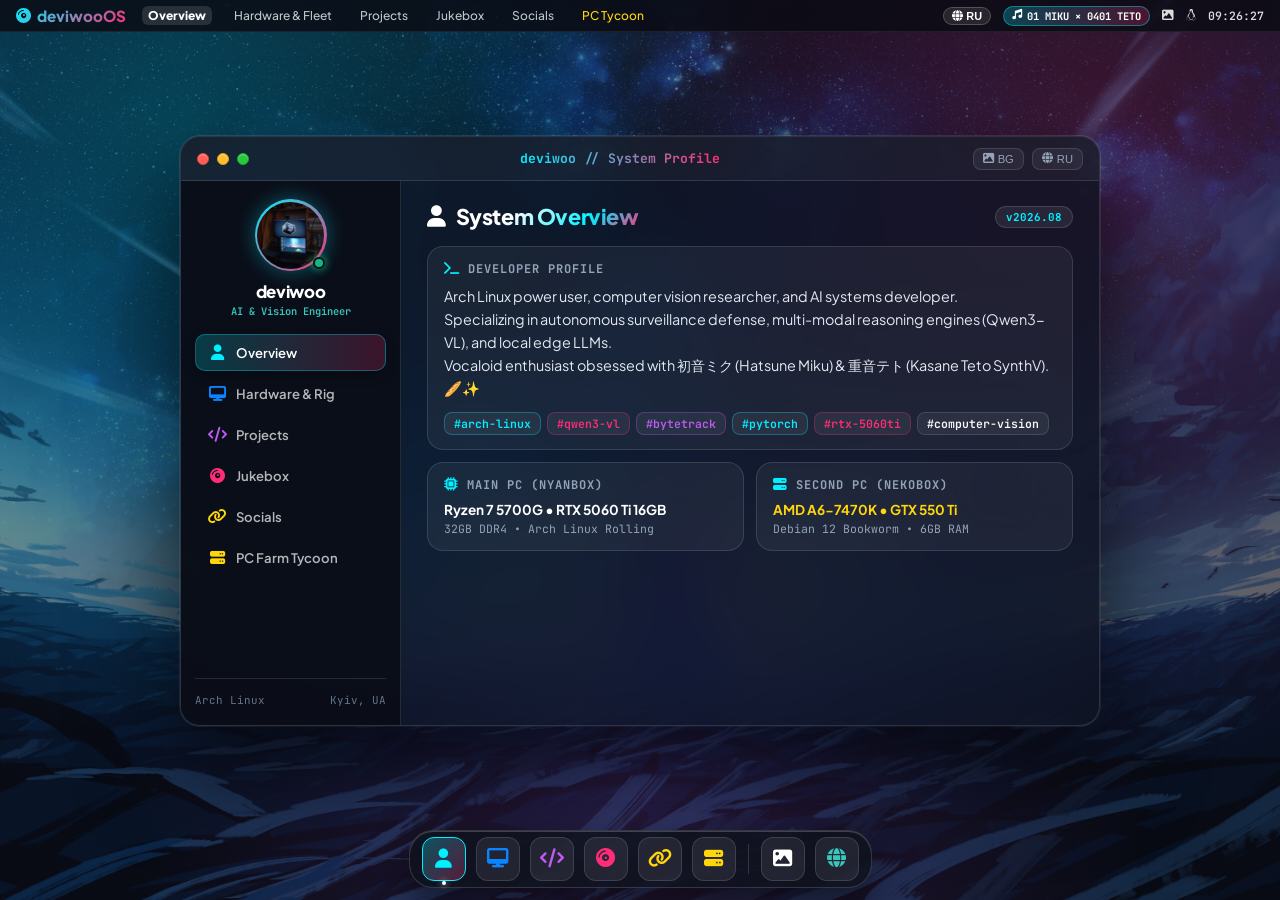
==== index.html @ 3152574a "feat: complete Vocaloid OS portfolio with 4K starry wallpaper, Jukebox, and deep PC Tycoon Farm game" ====
<!DOCTYPE html>
<html lang="en">
<head>
    <meta charset="UTF-8">
    <meta name="viewport" content="width=device-width, initial-scale=1.0, maximum-scale=1.0, user-scalable=no">
    <title>deviwooOS // 初音ミク × 重音テト</title>
    <link rel="icon" type="image/png" href="avatar.png">
    <link rel="preconnect" href="https://fonts.googleapis.com">
    <link rel="preconnect" href="https://fonts.gstatic.com" crossorigin>
    <link href="https://fonts.googleapis.com/css2?family=JetBrains+Mono:wght@400;600;700;800&family=Plus+Jakarta+Sans:wght@400;500;600;700;800&display=swap" rel="stylesheet">
    <link rel="stylesheet" href="https://cdnjs.cloudflare.com/ajax/libs/font-awesome/6.5.1/css/all.min.css">
    <style>
        :root {
            --miku: #00F0FF;
            --miku-teal: #39C5BB;
            --teto: #FF2D75;
            --teto-red: #D82654;
            --purple: #BF5AF2;
            --blue: #0A84FF;
            --gold: #FFD60A;
            --green: #30D158;

            --macos-glass: rgba(16, 20, 32, 0.84);
            --macos-sidebar: rgba(10, 13, 22, 0.90);
            --macos-card: rgba(255, 255, 255, 0.05);
            --macos-card-hover: rgba(255, 255, 255, 0.09);
            --border: rgba(255, 255, 255, 0.12);
            --border-highlight: rgba(0, 240, 255, 0.45);

            --text: #FFFFFF;
            --text-dim: #94A3B8;
            --text-muted: #64748B;
        }

        * {
            margin: 0;
            padding: 0;
            box-sizing: border-box;
            -webkit-tap-highlight-color: transparent;
        }

        ::-webkit-scrollbar { width: 5px; height: 5px; }
        ::-webkit-scrollbar-track { background: transparent; }
        ::-webkit-scrollbar-thumb { background: rgba(255, 255, 255, 0.2); border-radius: 10px; }
        ::-webkit-scrollbar-thumb:hover { background: rgba(255, 255, 255, 0.4); }

        body {
            background-color: #080A12;
            color: var(--text);
            font-family: 'Plus Jakarta Sans', -apple-system, BlinkMacSystemFont, sans-serif;
            width: 100vw;
            height: 100dvh;
            overflow: hidden;
            position: fixed;
            top: 0;
            left: 0;
            display: flex;
            flex-direction: column;
            justify-content: space-between;
            align-items: center;
            user-select: none;
        }

        /* ===== SCALED DESKTOP BACKGROUND ===== */
        #desktop-bg {
            position: fixed;
            inset: 0;
            width: 100vw;
            height: 100vh;
            background-image: url("bg.jpg");
            background-size: cover;
            background-position: center center;
            background-repeat: no-repeat;
            z-index: 0;
            transition: background-image 0.5s ease-in-out;
            transform: scale(1.02);
            will-change: background-image;
        }
        #desktop-bg::after {
            content: '';
            position: absolute;
            inset: 0;
            background: 
                radial-gradient(circle at 15% 15%, rgba(0, 240, 255, 0.22) 0%, transparent 45%),
                radial-gradient(circle at 85% 20%, rgba(255, 45, 117, 0.22) 0%, transparent 45%),
                radial-gradient(circle at 50% 85%, rgba(191, 90, 242, 0.18) 0%, transparent 50%),
                linear-gradient(135deg, rgba(8, 10, 18, 0.45) 0%, rgba(8, 10, 18, 0.68) 100%);
            pointer-events: none;
        }

        /* ===== MACOS MENU BAR ===== */
        .macos-menubar {
            width: 100%;
            height: 32px;
            background: rgba(10, 12, 20, 0.82);
            backdrop-filter: blur(30px);
            -webkit-backdrop-filter: blur(30px);
            border-bottom: 1px solid rgba(255, 255, 255, 0.08);
            display: flex;
            justify-content: space-between;
            align-items: center;
            padding: 0 16px;
            font-size: 0.75rem;
            font-weight: 600;
            z-index: 1000;
            flex-shrink: 0;
        }

        .menubar-left {
            display: flex;
            align-items: center;
            gap: 16px;
        }

        .apple-logo {
            font-size: 0.95rem;
            color: #fff;
            background: linear-gradient(135deg, var(--miku), var(--teto));
            -webkit-background-clip: text;
            -webkit-text-fill-color: transparent;
            font-weight: 800;
            display: flex;
            align-items: center;
            gap: 6px;
            cursor: pointer;
        }

        .menubar-item {
            color: rgba(255, 255, 255, 0.75);
            cursor: pointer;
            transition: all 0.15s;
            font-weight: 500;
            padding: 2px 6px;
            border-radius: 6px;
        }
        .menubar-item:hover { color: #fff; background: rgba(255, 255, 255, 0.08); }
        .menubar-item.bold { font-weight: 800; color: #fff; background: rgba(255, 255, 255, 0.12); }

        .menubar-right {
            display: flex;
            align-items: center;
            gap: 12px;
            font-family: 'JetBrains Mono', monospace;
            font-size: 0.72rem;
            color: rgba(255, 255, 255, 0.85);
        }

        .lang-switch {
            background: rgba(255, 255, 255, 0.1);
            border: 1px solid rgba(255, 255, 255, 0.2);
            padding: 2px 8px;
            border-radius: 12px;
            font-size: 0.68rem;
            font-weight: 700;
            cursor: pointer;
            color: #fff;
            transition: all 0.2s;
        }
        .lang-switch:hover {
            background: rgba(0, 240, 255, 0.25);
            border-color: var(--miku);
        }

        .vocaloid-pill {
            background: linear-gradient(90deg, rgba(0, 240, 255, 0.25), rgba(255, 45, 117, 0.25));
            border: 1px solid rgba(0, 240, 255, 0.4);
            padding: 2px 8px;
            border-radius: 10px;
            font-size: 0.65rem;
            font-weight: 700;
            color: #fff;
            display: flex;
            align-items: center;
            gap: 5px;
        }

        .menu-icon { cursor: pointer; transition: transform 0.2s; }
        .menu-icon:hover { transform: scale(1.15); color: var(--miku); }

        /* ===== MAIN WORKSPACE ===== */
        .workspace {
            flex: 1;
            width: 100%;
            min-height: 0;
            display: flex;
            justify-content: center;
            align-items: center;
            padding: 12px 20px;
            z-index: 10;
        }

        /* ===== MACOS WINDOW ===== */
        .macos-window {
            width: 100%;
            max-width: 920px;
            height: 590px;
            max-height: 100%;
            background: var(--macos-glass);
            backdrop-filter: blur(40px) saturate(180%);
            -webkit-backdrop-filter: blur(40px) saturate(180%);
            border: 1px solid var(--border);
            border-radius: 20px;
            box-shadow: 0 40px 100px rgba(0, 0, 0, 0.75), 0 0 0 1px rgba(255, 255, 255, 0.12);
            display: flex;
            flex-direction: column;
            overflow: hidden;
            transition: all 0.3s cubic-bezier(0.16, 1, 0.3, 1);
        }

        .macos-window.is-maximized {
            max-width: 100%;
            height: 100%;
            border-radius: 12px;
        }

        .macos-window.is-minimized {
            transform: scale(0.6) translateY(200px);
            opacity: 0;
            pointer-events: none;
        }

        /* Titlebar */
        .window-titlebar {
            height: 44px;
            background: rgba(255, 255, 255, 0.03);
            border-bottom: 1px solid var(--border);
            display: flex;
            align-items: center;
            justify-content: space-between;
            padding: 0 16px;
            flex-shrink: 0;
        }

        .traffic-lights {
            display: flex;
            align-items: center;
            gap: 8px;
            width: 80px;
        }
        .light {
            width: 12px;
            height: 12px;
            border-radius: 50%;
            cursor: pointer;
            box-shadow: inset 0 1px 1px rgba(255,255,255,0.4);
            transition: transform 0.15s;
        }
        .light:hover { transform: scale(1.15); }
        .light.close { background: #FF5F56; border: 1px solid #E0443E; }
        .light.minimize { background: #FFBD2E; border: 1px solid #DEA123; }
        .light.maximize { background: #27C93F; border: 1px solid #1AAB29; }

        .window-title {
            font-size: 0.82rem;
            font-weight: 700;
            color: rgba(255, 255, 255, 0.9);
            display: flex;
            align-items: center;
            gap: 8px;
            font-family: 'JetBrains Mono', monospace;
        }
        .window-title .title-badge {
            background: linear-gradient(90deg, var(--miku), var(--teto));
            -webkit-background-clip: text;
            -webkit-text-fill-color: transparent;
        }

        .titlebar-actions {
            display: flex;
            align-items: center;
            gap: 8px;
            width: 120px;
            justify-content: flex-end;
        }
        .action-btn {
            background: rgba(255, 255, 255, 0.06);
            border: 1px solid var(--border);
            color: var(--text-dim);
            padding: 4px 9px;
            border-radius: 8px;
            font-size: 0.7rem;
            cursor: pointer;
            transition: all 0.2s;
            display: flex;
            align-items: center;
            gap: 4px;
        }
        .action-btn:hover { color: #fff; border-color: var(--miku); background: rgba(0, 240, 255, 0.15); }

        /* Window Body */
        .window-body {
            flex: 1;
            min-height: 0;
            display: flex;
            overflow: hidden;
        }

        /* Sidebar */
        .window-sidebar {
            width: 220px;
            background: var(--macos-sidebar);
            border-right: 1px solid var(--border);
            padding: 18px 14px;
            display: flex;
            flex-direction: column;
            justify-content: space-between;
            flex-shrink: 0;
            overflow-y: auto;
        }

        .profile-mini {
            text-align: center;
            margin-bottom: 16px;
        }
        .sidebar-avatar {
            width: 72px;
            height: 72px;
            min-width: 72px;
            min-height: 72px;
            margin: 0 auto 10px auto;
            border-radius: 50%;
            padding: 2.5px;
            background: linear-gradient(135deg, var(--miku), var(--teto));
            position: relative;
            box-shadow: 0 0 20px rgba(0, 240, 255, 0.35);
            flex-shrink: 0;
            aspect-ratio: 1 / 1;
        }
        .sidebar-avatar img {
            width: 100%;
            height: 100%;
            border-radius: 50%;
            object-fit: cover;
            object-position: center;
            display: block;
            background: #111;
            aspect-ratio: 1 / 1;
        }
        .sidebar-status {
            position: absolute;
            bottom: 2px;
            right: 2px;
            width: 12px;
            height: 12px;
            background: #10B981;
            border: 2px solid #0C0F18;
            border-radius: 50%;
            box-shadow: 0 0 8px #10B981;
        }
        .sidebar-name {
            font-size: 1.05rem;
            font-weight: 800;
            color: #fff;
            margin-bottom: 2px;
            letter-spacing: -0.3px;
        }
        .sidebar-sub {
            font-family: 'JetBrains Mono', monospace;
            font-size: 0.65rem;
            color: var(--miku-teal);
            font-weight: 600;
        }

        .sidebar-nav {
            display: flex;
            flex-direction: column;
            gap: 4px;
        }
        .sidebar-item {
            display: flex;
            align-items: center;
            gap: 10px;
            padding: 9px 12px;
            border-radius: 10px;
            font-size: 0.82rem;
            font-weight: 600;
            color: rgba(255, 255, 255, 0.7);
            cursor: pointer;
            transition: all 0.2s cubic-bezier(0.16, 1, 0.3, 1);
            border: 1px solid transparent;
        }
        .sidebar-item i {
            font-size: 0.95rem;
            width: 18px;
            text-align: center;
        }
        .sidebar-item:hover {
            color: #fff;
            background: rgba(255, 255, 255, 0.06);
        }
        .sidebar-item.active {
            color: #fff;
            background: linear-gradient(90deg, rgba(0, 240, 255, 0.2), rgba(255, 45, 117, 0.2));
            border-color: rgba(0, 240, 255, 0.3);
            box-shadow: 0 4px 12px rgba(0, 0, 0, 0.3);
        }
        .sidebar-item.active i {
            color: var(--miku);
        }

        .sidebar-footer {
            padding-top: 14px;
            border-top: 1px solid var(--border);
            font-family: 'JetBrains Mono', monospace;
            font-size: 0.68rem;
            color: var(--text-muted);
            display: flex;
            align-items: center;
            justify-content: space-between;
        }

        /* Content Area */
        .window-content {
            flex: 1;
            min-height: 0;
            padding: 22px 26px;
            overflow-y: auto;
            position: relative;
        }

        .content-pane {
            display: none;
            animation: fadeIn 0.3s cubic-bezier(0.16, 1, 0.3, 1) forwards;
        }
        .content-pane.active { display: block; }

        @keyframes fadeIn {
            from { opacity: 0; transform: translateY(8px); }
            to { opacity: 1; transform: translateY(0); }
        }

        /* Section Titles */
        .pane-header {
            margin-bottom: 16px;
            display: flex;
            align-items: center;
            justify-content: space-between;
        }
        .pane-title {
            font-size: 1.35rem;
            font-weight: 800;
            letter-spacing: -0.4px;
            background: linear-gradient(135deg, #fff 40%, var(--miku) 75%, var(--teto) 100%);
            -webkit-background-clip: text;
            -webkit-text-fill-color: transparent;
            display: flex;
            align-items: center;
            gap: 10px;
        }
        .pane-badge {
            font-family: 'JetBrains Mono', monospace;
            font-size: 0.68rem;
            font-weight: 700;
            padding: 3px 10px;
            border-radius: 12px;
            background: rgba(255, 255, 255, 0.08);
            border: 1px solid var(--border);
            color: var(--miku);
        }

        /* Bento Grid Cards */
        .bento-grid {
            display: grid;
            grid-template-columns: 1fr 1fr;
            gap: 12px;
            margin-bottom: 16px;
        }
        .bento-card {
            background: var(--macos-card);
            border: 1px solid var(--border);
            border-radius: 16px;
            padding: 14px 16px;
            transition: all 0.25s ease;
        }
        .bento-card:hover {
            background: var(--macos-card-hover);
            border-color: var(--border-highlight);
            transform: translateY(-2px);
        }
        .bento-card.full-width {
            grid-column: span 2;
        }

        .card-header-mini {
            display: flex;
            align-items: center;
            gap: 8px;
            font-size: 0.75rem;
            font-weight: 700;
            text-transform: uppercase;
            letter-spacing: 1px;
            color: var(--text-dim);
            margin-bottom: 8px;
            font-family: 'JetBrains Mono', monospace;
        }
        .card-header-mini i { color: var(--miku); font-size: 0.85rem; }

        .hero-bio {
            font-size: 0.9rem;
            line-height: 1.6;
            color: #E2E8F0;
            margin-bottom: 12px;
        }

        /* Tech Tags */
        .tech-tags {
            display: flex;
            flex-wrap: wrap;
            gap: 6px;
        }
        .tech-tag {
            font-family: 'JetBrains Mono', monospace;
            font-size: 0.72rem;
            font-weight: 600;
            padding: 3px 9px;
            border-radius: 8px;
            background: rgba(255, 255, 255, 0.06);
            border: 1px solid var(--border);
            color: #F8FAFC;
            transition: all 0.2s;
        }
        .tech-tag.miku { border-color: rgba(0, 240, 255, 0.3); color: var(--miku); }
        .tech-tag.teto { border-color: rgba(255, 45, 117, 0.3); color: var(--teto); }
        .tech-tag.purple { border-color: rgba(191, 90, 242, 0.3); color: var(--purple); }
        .tech-tag:hover { transform: translateY(-2px); background: rgba(255, 255, 255, 0.12); }

        /* Hardware Devices / Categories */
        .tech-category-title {
            font-family: 'JetBrains Mono', monospace;
            font-size: 0.75rem;
            font-weight: 800;
            text-transform: uppercase;
            letter-spacing: 1px;
            color: var(--miku);
            margin: 14px 0 8px 0;
            display: flex;
            align-items: center;
            gap: 7px;
        }
        .tech-category-title:first-child { margin-top: 0; }

        .spec-list {
            display: flex;
            flex-direction: column;
            gap: 6px;
        }
        .spec-item {
            background: rgba(255, 255, 255, 0.03);
            border: 1px solid var(--border);
            border-radius: 12px;
            padding: 8px 12px;
            display: flex;
            justify-content: space-between;
            align-items: center;
            transition: all 0.2s;
        }
        .spec-item:hover {
            border-color: var(--miku);
            background: rgba(0, 240, 255, 0.05);
            transform: translateX(3px);
        }
        .spec-key {
            font-size: 0.8rem;
            color: var(--text-dim);
            display: flex;
            align-items: center;
            gap: 8px;
        }
        .spec-key i { color: var(--miku); width: 16px; text-align: center; }
        .spec-val {
            font-family: 'JetBrains Mono', monospace;
            font-size: 0.78rem;
            font-weight: 700;
            color: #fff;
            text-align: right;
        }

        .terminal-box {
            background: rgba(0, 0, 0, 0.45);
            border: 1px solid rgba(255, 255, 255, 0.1);
            border-radius: 12px;
            padding: 12px 14px;
            font-family: 'JetBrains Mono', monospace;
            font-size: 0.72rem;
            color: #E2E8F0;
            line-height: 1.45;
            white-space: pre;
            overflow-x: auto;
            margin-top: 6px;
        }

        /* Projects List */
        .project-item {
            background: var(--macos-card);
            border: 1px solid var(--border);
            border-radius: 14px;
            padding: 12px 16px;
            margin-bottom: 9px;
            text-decoration: none;
            display: flex;
            align-items: center;
            gap: 14px;
            transition: all 0.25s ease;
        }
        .project-item:hover {
            border-color: var(--miku);
            background: rgba(0, 240, 255, 0.08);
            transform: translateY(-2px);
        }
        .proj-icon-box {
            width: 40px;
            height: 40px;
            border-radius: 10px;
            background: linear-gradient(135deg, rgba(0, 240, 255, 0.2), rgba(255, 45, 117, 0.2));
            border: 1px solid rgba(0, 240, 255, 0.3);
            display: flex;
            align-items: center;
            justify-content: center;
            color: #fff;
            font-size: 1.1rem;
            flex-shrink: 0;
        }
        .proj-details { flex: 1; min-width: 0; }
        .proj-title { font-size: 0.92rem; font-weight: 700; color: #fff; margin-bottom: 2px; }
        .proj-desc { font-size: 0.76rem; color: var(--text-dim); line-height: 1.35; }
        .proj-arrow { color: var(--text-muted); font-size: 0.85rem; transition: 0.2s; }
        .project-item:hover .proj-arrow { color: var(--miku); transform: translateX(3px); }

        /* Jukebox Pane */
        .jukebox-banner {
            background: linear-gradient(135deg, rgba(0, 240, 255, 0.18), rgba(255, 45, 117, 0.18));
            border: 1px solid var(--border);
            border-radius: 16px;
            padding: 12px 16px;
            margin-bottom: 12px;
            display: flex;
            align-items: center;
            gap: 16px;
        }
        .disc {
            width: 52px;
            height: 52px;
            border-radius: 50%;
            background: radial-gradient(circle, var(--teto) 12%, #111 14%, #111 25%, #222 26%, #111 38%, var(--miku) 40%, #111 45%);
            display: flex;
            align-items: center;
            justify-content: center;
            animation: spin 4s linear infinite;
            flex-shrink: 0;
            box-shadow: 0 0 18px rgba(0,0,0,0.5);
            transition: transform 0.2s;
        }
        .disc.paused { animation-play-state: paused; opacity: 0.85; }
        .disc-center { width: 12px; height: 12px; background: #fff; border-radius: 50%; box-shadow: 0 0 6px rgba(0,0,0,0.4); }

        .player-bar {
            background: var(--macos-card);
            border: 1px solid var(--border);
            border-radius: 14px;
            padding: 10px 14px;
            margin-bottom: 10px;
            display: flex;
            align-items: center;
            gap: 10px;
        }
        .play-btn {
            width: 38px;
            height: 38px;
            border-radius: 50%;
            border: none;
            cursor: pointer;
            background: linear-gradient(135deg, var(--miku), var(--teto));
            color: #fff;
            font-size: 0.95rem;
            display: flex;
            align-items: center;
            justify-content: center;
            flex-shrink: 0;
            transition: transform 0.15s, box-shadow 0.15s;
            box-shadow: 0 2px 10px rgba(0, 240, 255, 0.3);
        }
        .play-btn:hover { transform: scale(1.08); box-shadow: 0 4px 16px rgba(0, 240, 255, 0.5); }
        .play-btn:active { transform: scale(0.95); }

        .scrub-track {
            flex: 1;
            height: 6px;
            background: rgba(255, 255, 255, 0.15);
            border-radius: 6px;
            cursor: pointer;
            position: relative;
            touch-action: none;
            transition: height 0.15s ease;
        }
        .scrub-track:hover {
            height: 8px;
        }
        .scrub-fill {
            height: 100%;
            border-radius: 6px;
            width: 0%;
            background: linear-gradient(90deg, var(--miku), var(--teto));
            position: relative;
            pointer-events: none;
        }
        .scrub-fill::after {
            content: '';
            position: absolute;
            right: -4px;
            top: 50%;
            transform: translateY(-50%);
            width: 10px;
            height: 10px;
            border-radius: 50%;
            background: #fff;
            box-shadow: 0 0 8px rgba(0, 240, 255, 0.8);
            opacity: 0;
            transition: opacity 0.15s ease;
        }
        .scrub-track:hover .scrub-fill::after {
            opacity: 1;
        }

        .time-box {
            font-family: 'JetBrains Mono', monospace;
            font-size: 0.72rem;
            color: var(--text-dim);
            flex-shrink: 0;
            min-width: 80px;
            text-align: right;
        }

        .track-grid {
            display: flex;
            flex-direction: column;
            gap: 5px;
        }
        .track-row {
            background: var(--macos-card);
            border: 1px solid var(--border);
            border-radius: 12px;
            padding: 9px 13px;
            display: flex;
            align-items: center;
            justify-content: space-between;
            cursor: pointer;
            transition: all 0.2s ease;
        }
        .track-row:hover {
            border-color: var(--miku);
            background: rgba(0, 240, 255, 0.1);
            transform: translateX(3px);
        }
        .track-row.active {
            border-color: var(--miku) !important;
            background: rgba(0, 240, 255, 0.22) !important;
        }
        .track-meta { display: flex; align-items: center; gap: 12px; min-width: 0; }
        .track-idx { font-family: 'JetBrains Mono', monospace; font-size: 0.75rem; font-weight: 700; color: var(--text-dim); width: 20px; }
        .track-name-text { font-size: 0.84rem; font-weight: 700; color: #fff; white-space: nowrap; overflow: hidden; text-overflow: ellipsis; }
        .track-artist-text { font-size: 0.7rem; color: var(--text-dim); font-family: 'JetBrains Mono', monospace; white-space: nowrap; overflow: hidden; text-overflow: ellipsis; }
        .track-play-ico { color: var(--text-dim); font-size: 0.85rem; transition: 0.2s; }
        .track-row:hover .track-play-ico { color: var(--miku); transform: scale(1.2); }
        .track-row.active .track-play-ico { color: var(--miku); }

        /* Socials List */
        .socials-grid {
            display: grid;
            grid-template-columns: 1fr 1fr;
            gap: 9px;
        }
        .soc-btn {
            background: var(--macos-card);
            border: 1px solid var(--border);
            border-radius: 14px;
            padding: 12px 14px;
            text-decoration: none;
            color: #fff;
            display: flex;
            align-items: center;
            justify-content: space-between;
            font-weight: 600;
            font-size: 0.86rem;
            cursor: pointer;
            transition: all 0.25s ease;
        }
        .soc-btn:hover {
            border-color: var(--miku);
            background: rgba(0, 240, 255, 0.12);
            transform: translateY(-2px);
        }
        .soc-left { display: flex; align-items: center; gap: 12px; }
        .soc-left i { font-size: 1.2rem; width: 24px; text-align: center; }
        .soc-handle { font-family: 'JetBrains Mono', monospace; font-size: 0.72rem; color: var(--text-dim); }

        /* ===== MACOS DOCK ===== */
        .macos-dock-container {
            width: 100%;
            display: flex;
            justify-content: center;
            padding-bottom: 12px;
            z-index: 1000;
            flex-shrink: 0;
        }
        .macos-dock {
            background: rgba(14, 18, 28, 0.82);
            backdrop-filter: blur(30px);
            -webkit-backdrop-filter: blur(30px);
            border: 1px solid rgba(255, 255, 255, 0.15);
            border-radius: 24px;
            padding: 6px 12px;
            display: flex;
            align-items: center;
            gap: 10px;
            box-shadow: 0 20px 40px rgba(0, 0, 0, 0.5), inset 0 1px 0 rgba(255, 255, 255, 0.2);
        }
        .dock-item {
            width: 44px;
            height: 44px;
            border-radius: 12px;
            background: rgba(255, 255, 255, 0.08);
            border: 1px solid rgba(255, 255, 255, 0.12);
            display: flex;
            align-items: center;
            justify-content: center;
            color: #fff;
            font-size: 1.2rem;
            cursor: pointer;
            position: relative;
            transition: all 0.2s cubic-bezier(0.34, 1.56, 0.64, 1);
        }
        .dock-item:hover {
            transform: translateY(-8px) scale(1.18);
            background: rgba(255, 255, 255, 0.18);
            border-color: var(--miku);
            box-shadow: 0 10px 20px rgba(0, 240, 255, 0.3);
        }
        .dock-item.active {
            border-color: var(--miku);
            background: linear-gradient(135deg, rgba(0, 240, 255, 0.3), rgba(255, 45, 117, 0.3));
        }
        .dock-item.active::after {
            content: '';
            position: absolute;
            bottom: -5px;
            width: 4px;
            height: 4px;
            border-radius: 50%;
            background: #fff;
            box-shadow: 0 0 6px #fff;
        }

        .dock-divider {
            width: 1px;
            height: 30px;
            background: rgba(255, 255, 255, 0.15);
            margin: 0 2px;
        }

        /* ===== TOAST ===== */
        #toast {
            position: fixed;
            bottom: 76px;
            left: 50%;
            transform: translate(-50%, 20px) scale(0.9);
            background: rgba(14, 18, 28, 0.95);
            border: 1px solid var(--miku);
            color: #fff;
            padding: 8px 20px;
            border-radius: 30px;
            font-family: 'JetBrains Mono', monospace;
            font-weight: 700;
            font-size: 0.78rem;
            opacity: 0;
            transition: all 0.3s cubic-bezier(0.34, 1.56, 0.64, 1);
            pointer-events: none;
            z-index: 2000;
            box-shadow: 0 10px 30px rgba(0,0,0,0.6);
            display: flex;
            align-items: center;
            gap: 8px;
        }
        #toast.show { opacity: 1; transform: translate(-50%, 0) scale(1); }

        @keyframes spin { to { transform: rotate(360deg); } }

        @media (max-width: 768px) {
            .macos-window { height: 100%; border-radius: 14px; }
            .window-sidebar { width: 64px; padding: 12px 6px; }
            .sidebar-avatar { width: 44px; height: 44px; margin-bottom: 6px; }
            .sidebar-name, .sidebar-sub, .sidebar-footer, .sidebar-item span { display: none; }
            .sidebar-item { justify-content: center; padding: 10px 6px; }
            .bento-grid, .socials-grid { grid-template-columns: 1fr; }
            .bento-card.full-width { grid-column: span 1; }
            .window-content { padding: 14px 12px; }
            .menubar-left .menubar-item { display: none; }
            .vocaloid-pill { display: none; }
        }
    
        /* ===== TYCOON FARM STYLES ===== */

        /* Achievements & Leaderboard Styles */
        .ach-card {
            background: rgba(255, 255, 255, 0.03);
            border: 1px solid var(--border);
            border-radius: 12px;
            padding: 10px 14px;
            display: flex;
            align-items: center;
            justify-content: space-between;
            gap: 12px;
            margin-bottom: 8px;
            transition: all 0.2s;
        }
        .ach-card.completed {
            border-color: rgba(251, 191, 36, 0.5);
            background: rgba(251, 191, 36, 0.06);
        }
        .ach-icon-box {
            width: 38px;
            height: 38px;
            border-radius: 10px;
            background: rgba(251, 191, 36, 0.15);
            border: 1px solid #FBBF24;
            color: #FBBF24;
            display: flex;
            align-items: center;
            justify-content: center;
            font-size: 1.1rem;
        }

        .leaderboard-table {
            width: 100%;
            border-collapse: collapse;
            font-family: 'JetBrains Mono', monospace;
            font-size: 0.75rem;
            margin-top: 10px;
        }
        .leaderboard-table th {
            text-align: left;
            padding: 8px 10px;
            background: rgba(0, 0, 0, 0.4);
            color: var(--text-dim);
            border-bottom: 1px solid var(--border);
        }
        .leaderboard-table td {
            padding: 8px 10px;
            border-bottom: 1px solid rgba(255, 255, 255, 0.05);
            color: #fff;
        }
        .leaderboard-table tr.my-rank {
            background: rgba(0, 240, 255, 0.12);
            border: 1px solid var(--miku);
            font-weight: 800;
        }

        .lock-overlay-badge {
            background: rgba(239, 68, 68, 0.15);
            border: 1px solid rgba(239, 68, 68, 0.4);
            color: #F87171;
            font-family: 'JetBrains Mono', monospace;
            font-size: 0.68rem;
            font-weight: 800;
            padding: 2px 8px;
            border-radius: 6px;
            margin-top: 4px;
            display: inline-block;
        }


        /* ===== MEGA TYCOON: CARDS, TRADING & MULTI-CURRENCY ===== */
        .currency-badge-list {
            display: flex;
            flex-wrap: wrap;
            gap: 8px;
            align-items: center;
        }
        .curr-pill {
            background: rgba(0, 0, 0, 0.4);
            border: 1px solid var(--border);
            padding: 4px 10px;
            border-radius: 20px;
            font-family: 'JetBrains Mono', monospace;
            font-size: 0.72rem;
            display: flex;
            align-items: center;
            gap: 6px;
            font-weight: 700;
        }

        /* DEX Swap Box */
        .dex-swap-container {
            background: rgba(12, 16, 26, 0.9);
            border: 1px solid var(--border);
            border-radius: 14px;
            padding: 16px;
            display: flex;
            flex-direction: column;
            gap: 12px;
        }
        .swap-row {
            display: flex;
            align-items: center;
            gap: 10px;
            background: rgba(255, 255, 255, 0.03);
            border: 1px solid var(--border);
            border-radius: 10px;
            padding: 8px 12px;
        }
        .swap-select {
            background: rgba(0, 0, 0, 0.6);
            border: 1px solid var(--miku);
            color: #fff;
            padding: 6px 10px;
            border-radius: 8px;
            font-family: 'JetBrains Mono', monospace;
            font-size: 0.78rem;
            outline: none;
        }
        .swap-input {
            flex: 1;
            background: transparent;
            border: none;
            color: #fff;
            font-family: 'JetBrains Mono', monospace;
            font-size: 0.95rem;
            font-weight: 700;
            outline: none;
        }

        /* 100 Collectible Cards Album */
        .cards-header-bar {
            display: flex;
            align-items: center;
            justify-content: space-between;
            flex-wrap: wrap;
            gap: 10px;
            margin-bottom: 12px;
            padding-bottom: 8px;
            border-bottom: 1px solid var(--border);
        }
        .card-filter-btn {
            background: rgba(255, 255, 255, 0.05);
            border: 1px solid var(--border);
            color: var(--text-dim);
            padding: 4px 10px;
            border-radius: 8px;
            font-family: 'JetBrains Mono', monospace;
            font-size: 0.7rem;
            cursor: pointer;
            transition: all 0.15s;
        }
        .card-filter-btn:hover { color: #fff; background: rgba(255, 255, 255, 0.12); }
        .card-filter-btn.active {
            background: var(--miku);
            border-color: var(--miku);
            color: #000;
            font-weight: 800;
        }

        .cards-album-grid {
            display: grid;
            grid-template-columns: repeat(auto-fill, minmax(130px, 1fr));
            gap: 10px;
            max-height: 310px;
            overflow-y: auto;
            padding-right: 4px;
        }

        .collectible-card {
            background: rgba(14, 18, 28, 0.85);
            border: 1px solid var(--border);
            border-radius: 12px;
            padding: 10px 8px;
            display: flex;
            flex-direction: column;
            align-items: center;
            text-align: center;
            position: relative;
            cursor: pointer;
            transition: all 0.2s cubic-bezier(0.34, 1.56, 0.64, 1);
            user-select: none;
        }
        .collectible-card:hover {
            transform: translateY(-4px) scale(1.03);
            border-color: var(--miku);
            box-shadow: 0 8px 20px rgba(0, 240, 255, 0.25);
            z-index: 10;
        }
        .collectible-card.locked {
            opacity: 0.35;
            filter: grayscale(0.8);
        }
        .collectible-card.rarity-common { border-color: rgba(255, 255, 255, 0.2); }
        .collectible-card.rarity-uncommon { border-color: #38BDF8; box-shadow: inset 0 0 12px rgba(56, 189, 248, 0.15); }
        .collectible-card.rarity-rare { border-color: #BF5AF2; box-shadow: inset 0 0 15px rgba(191, 90, 242, 0.2); }
        .collectible-card.rarity-epic { border-color: #F59E0B; box-shadow: inset 0 0 18px rgba(245, 158, 11, 0.25); }
        .collectible-card.rarity-legendary {
            border-color: var(--teto);
            box-shadow: 0 0 20px rgba(255, 45, 117, 0.35), inset 0 0 20px rgba(0, 240, 255, 0.25);
            animation: mythicGlow 3s ease-in-out infinite alternate;
        }
        @keyframes mythicGlow {
            0% { border-color: var(--teto); box-shadow: 0 0 15px rgba(255, 45, 117, 0.4); }
            100% { border-color: var(--miku); box-shadow: 0 0 25px rgba(0, 240, 255, 0.6); }
        }

        .card-art-icon {
            font-size: 1.6rem;
            margin: 6px 0;
            color: #fff;
        }
        .card-num {
            font-family: 'JetBrains Mono', monospace;
            font-size: 0.62rem;
            color: var(--text-dim);
            align-self: flex-start;
        }
        .card-title {
            font-size: 0.72rem;
            font-weight: 800;
            color: #fff;
            line-height: 1.25;
            margin: 4px 0 2px 0;
            min-height: 28px;
            display: flex;
            align-items: center;
            justify-content: center;
        }
        .card-rarity-pill {
            font-family: 'JetBrains Mono', monospace;
            font-size: 0.58rem;
            text-transform: uppercase;
            font-weight: 800;
            padding: 1px 6px;
            border-radius: 6px;
            margin-top: 4px;
        }
        .card-badge-count {
            position: absolute;
            top: 4px;
            right: 4px;
            background: var(--gold);
            color: #000;
            font-family: 'JetBrains Mono', monospace;
            font-weight: 800;
            font-size: 0.62rem;
            padding: 1px 5px;
            border-radius: 10px;
        }

        /* Quests & Daily */
        .quest-item {
            background: rgba(255, 255, 255, 0.03);
            border: 1px solid var(--border);
            border-radius: 12px;
            padding: 10px 14px;
            display: flex;
            align-items: center;
            justify-content: space-between;
            gap: 12px;
            margin-bottom: 8px;
        }
        .quest-progress-bar {
            height: 6px;
            background: rgba(255, 255, 255, 0.1);
            border-radius: 4px;
            overflow: hidden;
            margin-top: 4px;
            width: 100%;
        }
        .quest-progress-fill {
            height: 100%;
            background: linear-gradient(90deg, var(--miku), var(--teto));
            width: 0%;
        }

        /* P2P Trading Market */
        .trade-row {
            background: rgba(255, 255, 255, 0.03);
            border: 1px solid var(--border);
            border-radius: 12px;
            padding: 10px 14px;
            display: flex;
            align-items: center;
            justify-content: space-between;
            gap: 10px;
            margin-bottom: 8px;
        }


        /* ===== CYBER CONSOLE & DARKNET CLI STYLES ===== */
        .cyber-cli-container {
            background: rgba(6, 8, 14, 0.95);
            border: 1px solid rgba(0, 240, 255, 0.35);
            border-radius: 14px;
            display: flex;
            flex-direction: column;
            height: 320px;
            box-shadow: 0 0 30px rgba(0, 240, 255, 0.1), inset 0 0 20px rgba(0, 0, 0, 0.8);
            font-family: 'JetBrains Mono', monospace;
            overflow: hidden;
        }

        .cli-header {
            background: rgba(0, 240, 255, 0.08);
            border-bottom: 1px solid rgba(0, 240, 255, 0.2);
            padding: 6px 12px;
            display: flex;
            align-items: center;
            justify-content: space-between;
            font-size: 0.72rem;
            color: var(--miku);
            font-weight: 700;
        }
        .cli-status-dots {
            display: flex;
            gap: 6px;
        }
        .cli-dot { width: 8px; height: 8px; border-radius: 50%; }

        .cli-output {
            flex: 1;
            padding: 10px 14px;
            overflow-y: auto;
            font-size: 0.76rem;
            line-height: 1.45;
            color: #A7F3D0;
            display: flex;
            flex-direction: column;
            gap: 4px;
            white-space: pre-wrap;
            word-break: break-word;
        }
        .cli-line { margin: 0; }
        .cli-line.cmd { color: #FCD34D; font-weight: 700; }
        .cli-line.err { color: #F87171; }
        .cli-line.sys { color: var(--miku); }
        .cli-line.btc { color: #F59E0B; font-weight: 800; }
        .cli-line.dark { color: #F43F5E; font-weight: 700; }
        .cli-line.matrix { color: #10B981; font-family: monospace; }

        .cli-input-form {
            background: rgba(0, 0, 0, 0.6);
            border-top: 1px solid rgba(255, 255, 255, 0.1);
            padding: 8px 12px;
            display: flex;
            align-items: center;
            gap: 8px;
        }
        .cli-prompt {
            color: var(--teto);
            font-weight: 800;
            font-size: 0.76rem;
            white-space: nowrap;
        }
        .cli-input {
            flex: 1;
            background: transparent;
            border: none;
            outline: none;
            color: #fff;
            font-family: 'JetBrains Mono', monospace;
            font-size: 0.78rem;
            caret-color: var(--miku);
        }
        .cli-send-btn {
            background: rgba(0, 240, 255, 0.2);
            border: 1px solid var(--miku);
            color: #fff;
            padding: 4px 10px;
            border-radius: 6px;
            font-family: 'JetBrains Mono', monospace;
            font-size: 0.7rem;
            cursor: pointer;
            transition: all 0.15s;
        }
        .cli-send-btn:hover { background: var(--miku); color: #000; }


        .multi-buy-bar {
            display: flex;
            align-items: center;
            justify-content: space-between;
            background: rgba(0, 0, 0, 0.25);
            border: 1px solid var(--border);
            border-radius: 10px;
            padding: 6px 12px;
            margin-bottom: 10px;
            font-family: 'JetBrains Mono', monospace;
            font-size: 0.72rem;
        }
        .multi-btns {
            display: flex;
            gap: 4px;
        }
        .multi-btn {
            background: rgba(255, 255, 255, 0.06);
            border: 1px solid var(--border);
            color: var(--text-dim);
            padding: 3px 8px;
            border-radius: 6px;
            font-family: 'JetBrains Mono', monospace;
            font-size: 0.7rem;
            font-weight: 700;
            cursor: pointer;
            transition: all 0.15s;
        }
        .multi-btn:hover { color: #fff; background: rgba(255, 255, 255, 0.12); }
        .multi-btn.active {
            background: var(--miku);
            border-color: var(--miku);
            color: #000;
            font-weight: 800;
            box-shadow: 0 0 10px rgba(0, 240, 255, 0.4);
        }

        .owned-badge {
            background: rgba(48, 209, 88, 0.15);
            border: 1px solid rgba(48, 209, 88, 0.4);
            color: #30D158;
            font-family: 'JetBrains Mono', monospace;
            font-size: 0.72rem;
            font-weight: 800;
            padding: 2px 8px;
            border-radius: 8px;
            margin-left: 6px;
        }

        /* ===== COMPLETE POLISHED PC TYCOON FARM STYLES ===== */
        .tycoon-container {
            display: flex;
            flex-direction: column;
            gap: 12px;
            width: 100%;
            max-width: 100%;
        }
        
        .tycoon-header-bar {
            background: linear-gradient(135deg, rgba(0, 240, 255, 0.12), rgba(255, 45, 117, 0.12));
            border: 1px solid var(--border);
            border-radius: 14px;
            padding: 10px 14px;
            display: grid;
            grid-template-columns: repeat(auto-fit, minmax(115px, 1fr));
            gap: 8px;
            box-shadow: 0 4px 16px rgba(0, 0, 0, 0.3);
        }

        .stat-card {
            display: flex;
            flex-direction: column;
            gap: 2px;
            min-width: 0;
        }
        .stat-card .stat-lbl {
            font-size: 0.64rem;
            font-family: 'JetBrains Mono', monospace;
            text-transform: uppercase;
            letter-spacing: 0.4px;
            color: var(--text-dim);
            display: flex;
            align-items: center;
            gap: 4px;
            white-space: nowrap;
        }
        .stat-card .stat-val {
            font-size: 0.95rem;
            font-weight: 800;
            font-family: 'JetBrains Mono', monospace;
            color: #fff;
            white-space: nowrap;
            overflow: hidden;
            text-overflow: ellipsis;
        }
        .stat-card .stat-val.money { color: var(--gold); }
        .stat-card .stat-val.hash { color: var(--miku); }
        .stat-card .stat-val.rate { color: #34D399; }
        .stat-card .stat-val.cores { color: var(--teto); }

        .tycoon-main-grid {
            display: grid;
            grid-template-columns: 240px 1fr;
            gap: 12px;
            width: 100%;
        }

        @media (max-width: 860px) {
            .tycoon-main-grid { grid-template-columns: 1fr; }
        }

        /* Interactive Rig Clicker Box */
        .rig-clicker-box {
            background: var(--macos-card);
            border: 1px solid var(--border);
            border-radius: 16px;
            padding: 14px 12px;
            display: flex;
            flex-direction: column;
            align-items: center;
            text-align: center;
            position: relative;
            user-select: none;
            box-shadow: inset 0 0 25px rgba(0, 240, 255, 0.05);
        }

        .rig-chassis {
            width: 130px;
            height: 165px;
            background: rgba(14, 18, 30, 0.92);
            border: 2px solid var(--miku);
            border-radius: 14px;
            margin: 10px 0;
            cursor: pointer;
            position: relative;
            display: flex;
            flex-direction: column;
            align-items: center;
            justify-content: space-around;
            padding: 10px 8px;
            box-shadow: 0 0 20px rgba(0, 240, 255, 0.3), inset 0 0 15px rgba(255, 45, 117, 0.2);
            transition: transform 0.08s cubic-bezier(0.34, 1.56, 0.64, 1), box-shadow 0.15s;
        }
        .rig-chassis:active {
            transform: scale(0.94);
            box-shadow: 0 0 35px rgba(255, 45, 117, 0.6), inset 0 0 25px rgba(0, 240, 255, 0.4);
        }

        .fan-spinner {
            width: 48px;
            height: 48px;
            border-radius: 50%;
            border: 3px dashed var(--miku);
            display: flex;
            align-items: center;
            justify-content: center;
            color: var(--teto);
            font-size: 1.1rem;
            animation: spinFan 1.5s linear infinite;
        }
        .fan-spinner.fast { animation-duration: 0.4s; border-color: var(--teto); }

        @keyframes spinFan {
            from { transform: rotate(0deg); }
            to { transform: rotate(360deg); }
        }

        .rig-rgb-strip {
            width: 80%;
            height: 4px;
            border-radius: 2px;
            background: linear-gradient(90deg, var(--miku), var(--teto), var(--purple), var(--miku));
            background-size: 200% 100%;
            animation: rgbFlow 2s linear infinite;
        }
        @keyframes rgbFlow {
            0% { background-position: 0% 0%; }
            100% { background-position: 200% 0%; }
        }

        .overclock-btn {
            width: 100%;
            padding: 9px 12px;
            border-radius: 10px;
            border: 1px solid var(--teto);
            background: linear-gradient(135deg, rgba(255, 45, 117, 0.35), rgba(216, 38, 84, 0.55));
            color: #fff;
            font-family: 'JetBrains Mono', monospace;
            font-weight: 800;
            font-size: 0.76rem;
            cursor: pointer;
            display: flex;
            align-items: center;
            justify-content: center;
            gap: 6px;
            transition: all 0.15s;
            margin-top: 8px;
            box-shadow: 0 4px 15px rgba(255, 45, 117, 0.25);
        }
        .overclock-btn:hover:not(:disabled) {
            transform: translateY(-2px);
            box-shadow: 0 6px 20px rgba(255, 45, 117, 0.45);
        }
        .overclock-btn:disabled {
            opacity: 0.5;
            cursor: not-allowed;
            filter: grayscale(0.6);
        }

        /* Floating Click Particle */
        .click-spark {
            position: absolute;
            font-family: 'JetBrains Mono', monospace;
            font-weight: 800;
            font-size: 0.95rem;
            color: #FFD60A;
            text-shadow: 0 0 10px rgba(255, 214, 10, 0.8);
            pointer-events: none;
            animation: floatUp 0.8s ease-out forwards;
            z-index: 1000;
        }
        @keyframes floatUp {
            0% { opacity: 1; transform: translate(-50%, 0) scale(1); }
            100% { opacity: 0; transform: translate(-50%, -45px) scale(1.3); }
        }

        /* Store Tabs & Items Box */
        .tycoon-store-box {
            background: var(--macos-card);
            border: 1px solid var(--border);
            border-radius: 16px;
            padding: 12px;
            display: flex;
            flex-direction: column;
            min-height: 360px;
        }

        .store-nav {
            display: flex;
            flex-wrap: wrap;
            gap: 4px;
            border-bottom: 1px solid var(--border);
            padding-bottom: 8px;
            margin-bottom: 8px;
            max-width: 100%;
        }
        .store-tab-btn {
            background: rgba(255, 255, 255, 0.05);
            border: 1px solid var(--border);
            color: var(--text-dim);
            padding: 4px 9px;
            border-radius: 7px;
            font-size: 0.68rem;
            font-family: 'JetBrains Mono', monospace;
            font-weight: 700;
            cursor: pointer;
            transition: all 0.15s;
            white-space: nowrap;
            display: flex;
            align-items: center;
            gap: 5px;
        }
        .store-tab-btn:hover { color: #fff; background: rgba(255, 255, 255, 0.12); }
        .store-tab-btn.active {
            color: #fff;
            background: linear-gradient(90deg, rgba(0, 240, 255, 0.25), rgba(255, 45, 117, 0.25));
            border-color: var(--miku);
            box-shadow: 0 0 10px rgba(0, 240, 255, 0.25);
        }

        .multi-buy-bar {
            display: flex;
            align-items: center;
            justify-content: space-between;
            background: rgba(0, 0, 0, 0.25);
            border: 1px solid var(--border);
            border-radius: 8px;
            padding: 4px 10px;
            margin-bottom: 8px;
            font-family: 'JetBrains Mono', monospace;
            font-size: 0.68rem;
        }
        .multi-btns { display: flex; gap: 4px; }
        .multi-btn {
            background: rgba(255, 255, 255, 0.06);
            border: 1px solid var(--border);
            color: var(--text-dim);
            padding: 2px 7px;
            border-radius: 5px;
            font-family: 'JetBrains Mono', monospace;
            font-size: 0.66rem;
            font-weight: 700;
            cursor: pointer;
            transition: all 0.15s;
        }
        .multi-btn:hover { color: #fff; background: rgba(255, 255, 255, 0.12); }
        .multi-btn.active {
            background: var(--miku);
            border-color: var(--miku);
            color: #000;
            font-weight: 800;
            box-shadow: 0 0 8px rgba(0, 240, 255, 0.4);
        }

        .owned-badge {
            background: rgba(48, 209, 88, 0.15);
            border: 1px solid rgba(48, 209, 88, 0.4);
            color: #30D158;
            font-family: 'JetBrains Mono', monospace;
            font-size: 0.68rem;
            font-weight: 800;
            padding: 1px 6px;
            border-radius: 6px;
            margin-left: 6px;
        }

        .store-list {
            display: flex;
            flex-direction: column;
            gap: 8px;
            max-height: 280px;
            overflow-y: auto;
            padding-right: 4px;
        }

        .upgrade-row {
            background: rgba(255, 255, 255, 0.03);
            border: 1px solid var(--border);
            border-radius: 12px;
            padding: 8px 12px;
            display: flex;
            align-items: center;
            justify-content: space-between;
            gap: 10px;
            transition: all 0.15s;
        }
        .upgrade-row:hover {
            border-color: var(--border-highlight);
            background: rgba(255, 255, 255, 0.06);
        }
        .upgrade-row.owned {
            border-color: rgba(48, 209, 88, 0.4);
            background: rgba(48, 209, 88, 0.04);
        }

        .upg-info { flex: 1; min-width: 0; }
        .upg-name { font-size: 0.82rem; font-weight: 700; color: #fff; margin-bottom: 2px; }
        .upg-desc { font-size: 0.68rem; color: var(--text-dim); font-family: 'JetBrains Mono', monospace; }
        .upg-bonus { font-size: 0.68rem; color: var(--miku); font-family: 'JetBrains Mono', monospace; font-weight: 700; }

        .upg-buy-btn {
            background: linear-gradient(135deg, rgba(0, 240, 255, 0.25), rgba(0, 240, 255, 0.4));
            border: 1px solid var(--miku);
            color: #fff;
            padding: 5px 12px;
            border-radius: 7px;
            font-family: 'JetBrains Mono', monospace;
            font-weight: 800;
            font-size: 0.74rem;
            cursor: pointer;
            transition: all 0.15s;
            white-space: nowrap;
            display: flex;
            align-items: center;
            gap: 5px;
        }
        .upg-buy-btn:hover:not(:disabled) {
            transform: scale(1.04);
            background: var(--miku);
            color: #000;
            box-shadow: 0 0 12px var(--miku);
        }
        .upg-buy-btn:disabled {
            opacity: 0.4;
            cursor: not-allowed;
            border-color: rgba(255, 255, 255, 0.15);
            background: rgba(255, 255, 255, 0.05);
            color: var(--text-dim);
        }

        .market-ticker-box {
            background: rgba(0, 0, 0, 0.3);
            border: 1px solid var(--border);
            border-radius: 10px;
            padding: 6px 12px;
            display: flex;
            align-items: center;
            justify-content: space-between;
            font-family: 'JetBrains Mono', monospace;
            font-size: 0.68rem;
            margin-top: 8px;
        }
        .ticker-item { display: flex; align-items: center; gap: 6px; }
        .ticker-val { font-weight: 700; }
        .ticker-val.up { color: #30D158; }
        .ticker-val.down { color: #FF453A; }

        .lock-overlay-badge {
            background: rgba(239, 68, 68, 0.15);
            border: 1px solid rgba(239, 68, 68, 0.4);
            color: #F87171;
            font-family: 'JetBrains Mono', monospace;
            font-size: 0.64rem;
            font-weight: 800;
            padding: 1px 6px;
            border-radius: 5px;
            margin-top: 3px;
            display: inline-block;
        }
    </style>
</head>
<body>
    <!-- DEDICATED SCALED DESKTOP BACKGROUND -->
    <div id="desktop-bg"></div>

    <!-- 1. MACOS TOP MENU BAR -->
    <header class=macos-menubar>
        <div class=menubar-left>
            <div class=apple-logo onclick="showTab('about')"><i class="fa-solid fa-compact-disc"></i> deviwooOS</div>
            <span class="menubar-item bold" id="menu-about" onclick="showTab('about')" data-i18n="menu_overview">Overview</span>
            <span class="menubar-item" id="menu-setup" onclick="showTab('setup')" data-i18n="menu_hardware">Hardware & Fleet</span>
            <span class="menubar-item" id="menu-projects" onclick="showTab('projects')" data-i18n="menu_projects">Projects</span>
            <span class="menubar-item" id="menu-jukebox" onclick="showTab('jukebox')" data-i18n="menu_jukebox">Jukebox</span>
            <span class="menubar-item" id="menu-socials" onclick="showTab('socials')" data-i18n="menu_socials">Socials</span>
            <span class="menubar-item" id="menu-tycoon" onclick="showTab('tycoon')" data-i18n="menu_tycoon" style="color: var(--gold);"><i class="fa-solid fa-gamepad"></i> PC Tycoon</span>
        </div>
        <div class="menubar-right">
            <button class="lang-switch" onclick="toggleLang()"><i class="fa-solid fa-globe"></i> <span id="langLabel">RU</span></button>
            <div class="vocaloid-pill"><i class="fa-solid fa-music"></i> 01 MIKU × 0401 TETO</div>
            <i class="fa-solid fa-image menu-icon" title="Change Wallpaper" onclick="cycleWp()"></i>
            <i class="fa-brands fa-linux menu-icon" title="Arch Linux" onclick="toast('Running Arch Linux Rolling 🐧')"></i>
            <span id="macClock">--:--:--</span>
        </div>
    </header>

    <!-- 2. MAIN WORKSPACE / WINDOW -->
    <main class="workspace">
        <div class="macos-window" id="mainAppWindow">
            
            <!-- Window Titlebar -->
            <div class="window-titlebar">
                <div class="traffic-lights">
                    <div class="light close" onclick="cycleWp()" title="Change Wallpaper"></div>
                    <div class="light minimize" onclick="toggleMinimize()" title="Minimize Window"></div>
                    <div class="light maximize" onclick="toggleMaximize()" title="Maximize / Restore Window"></div>
                </div>
                <div class="window-title">
                    <span class="title-badge">deviwoo // System Profile</span>
                </div>
                <div class="titlebar-actions">
                    <button class="action-btn" onclick="cycleWp()"><i class="fa-solid fa-image"></i> BG</button>
                    <button class="action-btn" onclick="toggleLang()"><i class="fa-solid fa-globe"></i> <span id="winLang">RU</span></button>
                </div>
            </div>

            <!-- Window Body -->
            <div class="window-body">
                
                <!-- Left macOS Sidebar -->
                <aside class="window-sidebar">
                    <div>
                        <div class="profile-mini">
                            <div class="sidebar-avatar">
                                <img src="avatar.png" alt="deviwoo" loading="eager">
                                <div class="sidebar-status" title="Status: Online"></div>
                            </div>
                            <div class="sidebar-name">deviwoo</div>
                            <div class="sidebar-sub" data-i18n="sidebar_role">AI & Vision Engineer</div>
                        </div>

                        <nav class="sidebar-nav">
                            <div class="sidebar-item active" id="side-about" onclick="showTab('about')">
                                <i class="fa-solid fa-user" style="color: var(--miku)"></i>
                                <span data-i18n="side_overview">Overview</span>
                            </div>
                            <div class="sidebar-item" id="side-setup" onclick="showTab('setup')">
                                <i class="fa-solid fa-desktop" style="color: var(--blue)"></i>
                                <span data-i18n="side_devices">Hardware & Rig</span>
                            </div>
                            <div class="sidebar-item" id="side-projects" onclick="showTab('projects')">
                                <i class="fa-solid fa-code" style="color: var(--purple)"></i>
                                <span data-i18n="side_projects">Projects</span>
                            </div>
                            <div class="sidebar-item" id="side-jukebox" onclick="showTab('jukebox')">
                                <i class="fa-solid fa-compact-disc" style="color: var(--teto)"></i>
                                <span data-i18n="side_jukebox">Jukebox</span>
                            </div>
                            <div class="sidebar-item" id="side-socials" onclick="showTab('socials')">
                                <i class="fa-solid fa-link" style="color: var(--gold)"></i>
                                <span data-i18n="side_socials">Socials</span>
                            </div>
                            <div class="sidebar-item" id="side-tycoon" onclick="showTab('tycoon')">
                                <i class="fa-solid fa-server" style="color: var(--gold)"></i>
                                <span data-i18n="side_tycoon">PC Farm Tycoon</span>
                            </div>
                        </nav>
                    </div>

                    <div class="sidebar-footer">
                        <span>Arch Linux</span>
                        <span>Kyiv, UA</span>
                    </div>
                </aside>

                <!-- Right Content Area -->
                <section class="window-content">

                    <!-- PANE 1: ABOUT / OVERVIEW -->
                    <div class="content-pane active" id="pane-about">
                        <div class="pane-header">
                            <div class="pane-title"><i class="fa-solid fa-user" style="color: var(--miku)"></i> <span data-i18n="title_overview">System Overview</span></div>
                            <span class="pane-badge">v2026.08</span>
                        </div>

                        <div class="bento-grid">
                            <div class="bento-card full-width">
                                <div class="card-header-mini"><i class="fa-solid fa-terminal"></i> <span data-i18n="bio_heading">Developer Profile</span></div>
                                <p class="hero-bio" id="bioText" data-i18n="bio_content">
                                    Arch Linux power user, computer vision researcher, and AI systems developer.<br>
                                    Specializing in autonomous surveillance defense, multi-modal reasoning engines (Qwen3-VL), and local edge LLMs.<br>
                                    Vocaloid enthusiast obsessed with 初音ミク (Hatsune Miku) & 重音テト (Kasane Teto SynthV). 🥖✨
                                </p>
                                <div class="tech-tags">
                                    <span class="tech-tag miku">#arch-linux</span>
                                    <span class="tech-tag teto">#qwen3-vl</span>
                                    <span class="tech-tag purple">#bytetrack</span>
                                    <span class="tech-tag miku">#pytorch</span>
                                    <span class="tech-tag teto">#rtx-5060ti</span>
                                    <span class="tech-tag">#computer-vision</span>
                                </div>
                            </div>

                            <div class="bento-card">
                                <div class="card-header-mini"><i class="fa-solid fa-microchip"></i> <span data-i18n="main_rig_title">Main PC (NyanBox)</span></div>
                                <div style="font-size: 0.85rem; font-weight: 700; color: #fff; margin-bottom: 3px;">Ryzen 7 5700G • RTX 5060 Ti 16GB</div>
                                <div style="font-size: 0.72rem; color: var(--text-dim); font-family: 'JetBrains Mono', monospace;">32GB DDR4 • Arch Linux Rolling</div>
                            </div>

                            <div class="bento-card">
                                <div class="card-header-mini"><i class="fa-solid fa-server"></i> <span data-i18n="second_rig_title">Second PC (NekoBox)</span></div>
                                <div style="font-size: 0.85rem; font-weight: 700; color: var(--gold); margin-bottom: 3px;">AMD A6-7470K • GTX 550 Ti</div>
                                <div style="font-size: 0.72rem; color: var(--text-dim); font-family: 'JetBrains Mono', monospace;">Debian 12 Bookworm • 6GB RAM</div>
                            </div>
                        </div>
                    </div>

                    <!-- PANE 2: BATTLESTATION & HARDWARE FLEET -->
                    <div class="content-pane" id="pane-setup">
                        <div class="pane-header">
                            <div class="pane-title"><i class="fa-solid fa-desktop" style="color: var(--blue)"></i> <span data-i18n="title_hardware">Hardware & Devices</span></div>
                            <span class="pane-badge">FLEET</span>
                        </div>

                        <!-- 1. MAIN PC -->
                        <div class="tech-category-title"><i class="fa-solid fa-bolt" style="color: var(--miku)"></i> <span data-i18n="cat_main_pc">Main Workstation (NyanBox)</span></div>
                        <div class="spec-list">
                            <div class="spec-item"><div class="spec-key"><i class="fa-solid fa-microchip"></i> CPU</div><div class="spec-val">AMD Ryzen 7 5700G (8c/16t @ 4.6GHz)</div></div>
                            <div class="spec-item"><div class="spec-key"><i class="fa-solid fa-gamepad"></i> GPU</div><div class="spec-val">NVIDIA GeForce RTX 5060 Ti 16GB (GB206)</div></div>
                            <div class="spec-item"><div class="spec-key"><i class="fa-solid fa-memory"></i> RAM</div><div class="spec-val">32 GB DDR4 3200MT/s (Dual Channel)</div></div>
                            <div class="spec-item"><div class="spec-key"><i class="fa-solid fa-chess-board"></i> Motherboard</div><div class="spec-val">ASUS TUF GAMING B550M-E WIFI</div></div>
                            <div class="spec-item"><div class="spec-key"><i class="fa-solid fa-hard-drive"></i> Boot Drive</div><div class="spec-val">250GB WD Blue SN570 NVMe (Chipset M.2)</div></div>
                            <div class="spec-item"><div class="spec-key"><i class="fa-solid fa-database"></i> Storage</div><div class="spec-val">1TB Samsung 870 EVO + 512GB Apacer AS350</div></div>
                            <div class="spec-item"><div class="spec-key"><i class="fa-brands fa-linux"></i> OS</div><div class="spec-val">Arch Linux (Kernel 6.x Rolling)</div></div>
                        </div>

                        <!-- 2. SECOND PC -->
                        <div class="tech-category-title"><i class="fa-solid fa-terminal" style="color: var(--gold)"></i> <span data-i18n="cat_second_pc">Second Workstation (deviwoo@NekoBox)</span></div>
                        <div class="terminal-box">       _,met$$$$$gg.          deviwoo@NekoBox 
    ,g$$$$$$$$$$$$$$$P.       --------------- 
  ,g$$P"     """Y$$.".        OS: Debian GNU/Linux 12 (bookworm) x86_64 
 ,$$P'              `$$$.     Kernel: 6.1.0-52-amd64 
',$$P       ,ggs.     `$$b:   Uptime: 4 days, 10 hours, 31 mins 
`d$$'     ,$P"'   .    $$$    Packages: 2018 (dpkg) 
 $$P      d$'     ,    $$P    Shell: bash 5.2.15 
 $$:      $$.   -    ,d$$'    Terminal: /dev/pts/0 
 $$;      Y$b._   _,d$P'      CPU: AMD A6-7470K Radeon R5 2C+4G (2) @ 4.200GHz 
 Y$$.    `.`"Y$$$$P"'         GPU: NVIDIA GeForce GTX 550 Ti 
 `$$b      "-.__              Memory: 709MiB / 5866MiB 
  `Y$$
   `Y$$.                                              
     `$$b.                                            
       `Y$$b.
          `"Y$b._
              `"""</div>

                        <!-- 3. MOBILE FLEET -->
                        <div class="tech-category-title"><i class="fa-solid fa-mobile-screen" style="color: var(--teto)"></i> <span data-i18n="cat_mobile">Mobile Fleet</span></div>
                        <div class="spec-list">
                            <div class="spec-item"><div class="spec-key"><i class="fa-solid fa-mobile-screen"></i> Poco C65</div><div class="spec-val" data-i18n="poco_desc">Main Daily Driver Phone</div></div>
                            <div class="spec-item"><div class="spec-key"><i class="fa-solid fa-mobile-screen-button"></i> Samsung Galaxy J5 (2016)</div><div class="spec-val" data-i18n="j5_desc">Secondary Phone</div></div>
                            <div class="spec-item"><div class="spec-key"><i class="fa-solid fa-wrench"></i> HTC One S (VilleC2)</div><div class="spec-val" data-i18n="htc_desc">Toy Phone for ROM Flashing & Modding</div></div>
                            <div class="spec-item"><div class="spec-key"><i class="fa-brands fa-apple"></i> Apple iPhone 6</div><div class="spec-val" data-i18n="ip6_desc">Emergency Backup Phone</div></div>
                        </div>

                        <!-- 4. LAPTOPS -->
                        <div class="tech-category-title"><i class="fa-solid fa-laptop" style="color: var(--purple)"></i> <span data-i18n="cat_laptops">Laptops</span></div>
                        <div class="spec-list">
                            <div class="spec-item"><div class="spec-key"><i class="fa-brands fa-apple"></i> MacBook Pro 2009 (13.3")</div><div class="spec-val" data-i18n="mbp_desc">8GB RAM • Samsung SSD Upgraded</div></div>
                            <div class="spec-item"><div class="spec-key"><i class="fa-solid fa-laptop"></i> Acer Aspire E5-522G</div><div class="spec-val" data-i18n="acer_desc">Work Laptop</div></div>
                            <div class="spec-item"><div class="spec-key"><i class="fa-solid fa-laptop"></i> Samsung R40</div><div class="spec-val" data-i18n="r40_desc">Retro Mobile Machine</div></div>
                        </div>
                    </div>

                    <!-- PANE 3: PROJECTS -->
                    <div class="content-pane" id="pane-projects">
                        <div class="pane-header">
                            <div class="pane-title"><i class="fa-solid fa-code" style="color: var(--purple)"></i> <span data-i18n="title_projects">Featured Projects</span></div>
                            <span class="pane-badge">OPEN SOURCE</span>
                        </div>

                        <a href="https://github.com/winmasttdev/aegis-sentinel-ai" target="_blank" class="project-item" style="border-color: rgba(0, 240, 255, 0.4); background: rgba(0, 240, 255, 0.05);">
                            <div class="proj-icon-box" style="background: rgba(0, 240, 255, 0.2); border-color: var(--miku);"><i class="fa-solid fa-shield-halved"></i></div>
                            <div class="proj-details">
                                <div class="proj-title" style="color: var(--miku)">aegis sentinel ai ⭐</div>
                                <div class="proj-desc" data-i18n="proj_aegis_desc">Autonomous room defense & vision AI security engine (ByteTrack + InsightFace + Qwen3-VL)</div>
                            </div>
                            <i class="fa-solid fa-arrow-up-right-from-square proj-arrow" style="color: var(--miku)"></i>
                        </a>

                        <a href="novahouse/index.html" class="project-item">
                            <div class="proj-icon-box"><i class="fa-solid fa-house-signal"></i></div>
                            <div class="proj-details">
                                <div class="proj-title">novahouse</div>
                                <div class="proj-desc" data-i18n="proj_novahouse_desc">Telegram-controlled smart home automation bot & interactive dashboard</div>
                            </div>
                            <i class="fa-solid fa-arrow-right proj-arrow"></i>
                        </a>

                        <a href="ai-chat.html" class="project-item">
                            <div class="proj-icon-box" style="background: rgba(191, 90, 242, 0.2); border-color: var(--purple);"><i class="fa-solid fa-brain" style="color: var(--purple)"></i></div>
                            <div class="proj-details">
                                <div class="proj-title">local AI Chat</div>
                                <div class="proj-desc" data-i18n="proj_aichat_desc">In-browser client-side LLM chat running locally with WebAssembly / wllama</div>
                            </div>
                            <i class="fa-solid fa-arrow-right proj-arrow"></i>
                        </a>

                        <a href="https://winmasttdev.github.io/windOS-Assist-Web/" target="_blank" class="project-item">
                            <div class="proj-icon-box"><i class="fa-solid fa-robot"></i></div>
                            <div class="proj-details">
                                <div class="proj-title">windOS Assist</div>
                                <div class="proj-desc" data-i18n="proj_windos_assist_desc">Remote orchestration & AI system assistant platform</div>
                            </div>
                            <i class="fa-solid fa-arrow-up-right-from-square proj-arrow"></i>
                        </a>

                        <a href="https://windos.nn1kk00.ru" target="_blank" class="project-item">
                            <div class="proj-icon-box"><i class="fa-solid fa-cloud"></i></div>
                            <div class="proj-details">
                                <div class="proj-title">windos</div>
                                <div class="proj-desc" data-i18n="proj_windos_desc">Interactive web-based cloud OS environment</div>
                            </div>
                            <i class="fa-solid fa-arrow-up-right-from-square proj-arrow"></i>
                        </a>
                    </div>

                    <!-- PANE 4: JUKEBOX -->
                    <div class="content-pane" id="pane-jukebox">
                        <div class="pane-header">
                            <div class="pane-title"><i class="fa-solid fa-compact-disc" style="color: var(--teto)"></i> <span data-i18n="title_jukebox">Vocaloid Jukebox</span></div>
                            <span class="pane-badge">SYNTHV / UTAU</span>
                        </div>

                        <div class="jukebox-banner">
                            <div class="disc paused" id="mainDisc"><div class="disc-center"></div></div>
                            <div style="flex: 1; min-width: 0;">
                                <div style="font-family: 'JetBrains Mono', monospace; font-size: 0.65rem; color: var(--miku); text-transform: uppercase; letter-spacing: 1px;" data-i18n="now_playing_tag">Now Playing</div>
                                <div style="font-size: 1rem; font-weight: 800; color: #fff; white-space: nowrap; overflow: hidden; text-overflow: ellipsis;" id="trackTitle">Select a track</div>
                                <div style="font-size: 0.75rem; color: var(--text-dim); font-family: 'JetBrains Mono', monospace;" id="trackArtist">—</div>
                            </div>
                        </div>

                        <div class="player-bar">
                            <button class="action-btn" onclick="playPrev()" title="Previous Track"><i class="fa-solid fa-backward-step"></i></button>
                            <button class="play-btn" id="playBtn" onclick="toggleAudio()" title="Play / Pause"><i class="fa-solid fa-play" id="playIco"></i></button>
                            <button class="action-btn" onclick="playNext()" title="Next Track"><i class="fa-solid fa-forward-step"></i></button>
                            <div class="scrub-track" id="scrubTrack" title="Seek track">
                                <div class="scrub-fill" id="scrubFill"></div>
                            </div>
                            <div class="time-box" id="timeBox">0:00 / 0:00</div>
                        </div>

                        <div class="track-grid">
                            <div class="track-row" onclick="play(0)"><div class="track-meta"><span class="track-idx">01</span><div><div class="track-name-text">Mesmerizer (メズマライザー)</div><div class="track-artist-text">サツキ / 32ki ft. Miku & Teto</div></div></div><i class="fa-solid fa-play track-play-ico"></i></div>
                            <div class="track-row" onclick="play(1)"><div class="track-meta"><span class="track-idx">02</span><div><div class="track-name-text">モニタリング (Monitoring)</div><div class="track-artist-text">DECO*27 ft. 初音ミク</div></div></div><i class="fa-solid fa-play track-play-ico"></i></div>
                            <div class="track-row" onclick="play(2)"><div class="track-meta"><span class="track-idx">03</span><div><div class="track-name-text">BIRDBRAIN</div><div class="track-artist-text">Jamie Paige ft. OK Glass</div></div></div><i class="fa-solid fa-play track-play-ico"></i></div>
                            <div class="track-row" onclick="play(3)"><div class="track-meta"><span class="track-idx">04</span><div><div class="track-name-text">Execution Clap (처형박수)</div><div class="track-artist-text">TRAP CHICK ft. 重音テト</div></div></div><i class="fa-solid fa-play track-play-ico"></i></div>
                            <div class="track-row" onclick="play(4)"><div class="track-meta"><span class="track-idx">05</span><div><div class="track-name-text">Machine Love</div><div class="track-artist-text">Jamie Paige ft. 重音テト</div></div></div><i class="fa-solid fa-play track-play-ico"></i></div>
                            <div class="track-row" onclick="play(5)"><div class="track-meta"><span class="track-idx">06</span><div><div class="track-name-text">Override (オーバーライド)</div><div class="track-artist-text">吉田夜世 ft. 重音テト</div></div></div><i class="fa-solid fa-play track-play-ico"></i></div>
                            <div class="track-row" onclick="play(6)"><div class="track-meta"><span class="track-idx">07</span><div><div class="track-name-text">Tetoris (テトリス)</div><div class="track-artist-text">柊マグネタイト ft. 重音テト</div></div></div><i class="fa-solid fa-play track-play-ico"></i></div>
                            <div class="track-row" onclick="play(7)"><div class="track-meta"><span class="track-idx">08</span><div><div class="track-name-text">Liar Dancer (ライアーダンサー)</div><div class="track-artist-text">masarada ft. 重音テト</div></div></div><i class="fa-solid fa-play track-play-ico"></i></div>
                            <div class="track-row" onclick="play(8)"><div class="track-meta"><span class="track-idx">09</span><div><div class="track-name-text">Igaku (イガク)</div><div class="track-artist-text">原口沙輔 ft. 重音テト</div></div></div><i class="fa-solid fa-play track-play-ico"></i></div>
                        </div>
                    </div>

                    
                    <!-- PANE 6: PC TYCOON FARM -->
                    <div class="content-pane" id="pane-tycoon">
                        <div class="pane-header">
                            <div class="pane-title"><i class="fa-solid fa-server" style="color: var(--gold)"></i> <span data-i18n="title_tycoon">PC Mining & Compute Farm Tycoon</span></div>
                            <span class="pane-badge" style="border-color: var(--gold); color: var(--gold);">v2.4 TYCOON</span>
                        </div>

                        <div class="tycoon-container">
                            <!-- Top Live Stats Bar -->
                            <div class="tycoon-header-bar">
                                <div class="stat-card">
                                    <div class="stat-lbl"><i class="fa-solid fa-wallet"></i> <span>USD ($)</span></div>
                                    <div class="stat-val money" id="tycoonMoney">$150.00</div>
                                </div>
                                <div class="stat-card">
                                    <div class="stat-lbl"><i class="fa-solid fa-gem" style="color: #60A5FA;"></i> <span>Gems (💎)</span></div>
                                    <div class="stat-val" id="tycoonGems" style="color: #60A5FA;">25 💎</div>
                                </div>
                                <div class="stat-card">
                                    <div class="stat-lbl"><i class="fa-solid fa-dollar-sign" style="color: #34D399;"></i> <span>USDT</span></div>
                                    <div class="stat-val" id="tycoonUsdt" style="color: #34D399;">0.00 ₮</div>
                                </div>
                                <div class="stat-card">
                                    <div class="stat-lbl"><i class="fa-brands fa-bitcoin" style="color: #F59E0B"></i> <span>Bitcoin</span></div>
                                    <div class="stat-val" id="tycoonBtc" style="color: #F59E0B">0.0000 ₿</div>
                                </div>
                                <div class="stat-card">
                                    <div class="stat-lbl"><i class="fa-solid fa-shield-halved" style="color: var(--teto);"></i> <span>$TOR</span></div>
                                    <div class="stat-val" id="tycoonTor" style="color: var(--teto);">0.0 🧅</div>
                                </div>
                                <div class="stat-card">
                                    <div class="stat-lbl"><i class="fa-solid fa-bolt"></i> <span>Hashrate</span></div>
                                    <div class="stat-val hash" id="tycoonHashrate">0.00 MH/s</div>
                                </div>
                            </div>

                            <!-- Main Tycoon Layout -->
                            <div class="tycoon-main-grid">
                                
                                <!-- Left Interactive Rig & Overclock Unit -->
                                <div class="rig-clicker-box" id="rigBox">
                                    <div style="font-size: 0.85rem; font-weight: 800; color: #fff; display: flex; align-items: center; gap: 6px;">
                                        <i class="fa-solid fa-microchip" style="color: var(--miku)"></i> <span id="rigName">NyanBox MK-1</span>
                                    </div>
                                    <div style="font-size: 0.68rem; color: var(--text-dim); font-family: 'JetBrains Mono', monospace;" id="rigTierName">Starter Cardboard Box</div>

                                    <!-- Interactive Chassis Clicker -->
                                    <div class="rig-chassis" id="rigChassis" onclick="clickRig(event)" title="Click to manually generate compute power & cash!">
                                        <div class="rig-rgb-strip"></div>
                                        <div class="fan-spinner" id="rigFan"><i class="fa-solid fa-fan"></i></div>
                                        <div style="font-size: 0.65rem; font-family: 'JetBrains Mono', monospace; color: var(--miku); font-weight: 700;" id="clickPowerLabel">+$1.00 / click</div>
                                        <div class="rig-rgb-strip"></div>
                                    </div>

                                    <button class="overclock-btn" id="overclockBtn" onclick="activateTurbo()">
                                        <i class="fa-solid fa-gauge-high"></i> <span id="overclockLabel" data-i18n="tycoon_turbo">TURBO OVERCLOCK (5x)</span>
                                    </button>

                                    <!-- Dynamic Crypto Market Ticker -->
                                    <div class="market-ticker-box" style="width: 100%;">
                                        <div class="ticker-item"><span style="color: var(--miku)">$MKU:</span> <span class="ticker-val up" id="mkuPrice">$4,250</span></div>
                                        <div class="ticker-item"><span style="color: var(--teto)">$TTO:</span> <span class="ticker-val down" id="ttoPrice">$1,890</span></div>
                                    </div>
                                </div>

                                
                                <!-- Right Upgrade Store Tabs -->
                                <div class="tycoon-store-box">
                                    <div class="store-nav">
                                        <button class="store-tab-btn active" id="tab-cpu" onclick="switchStoreTab('cpu')"><i class="fa-solid fa-microchip"></i> CPUs</button>
                                        <button class="store-tab-btn" id="tab-gpu" onclick="switchStoreTab('gpu')"><i class="fa-solid fa-gamepad"></i> GPUs</button>
                                        <button class="store-tab-btn" id="tab-ram" onclick="switchStoreTab('ram')"><i class="fa-solid fa-memory"></i> RAM</button>
                                        <button class="store-tab-btn" id="tab-cooling" onclick="switchStoreTab('cooling')" style="color: var(--miku); border-color: rgba(0, 240, 255, 0.4);"><i class="fa-solid fa-fan"></i> Fans & Cooling</button>
                                        <button class="store-tab-btn" id="tab-facility" onclick="switchStoreTab('facility')"><i class="fa-solid fa-building"></i> Facility</button>
                                        <button class="store-tab-btn" id="tab-bots" onclick="switchStoreTab('bots')"><i class="fa-solid fa-robot"></i> Automation</button>
                                        <button class="store-tab-btn" id="tab-prestige" onclick="switchStoreTab('prestige')"><i class="fa-solid fa-gem"></i> Rebirth</button>
                                        <button class="store-tab-btn" id="tab-terminal" onclick="switchStoreTab('terminal')" style="border-color: #10B981; color: #10B981;"><i class="fa-solid fa-terminal"></i> Darknet CLI</button>
                                        <button class="store-tab-btn" id="tab-dex" onclick="switchStoreTab('dex')" style="color: #34D399; border-color: rgba(52, 211, 153, 0.4);"><i class="fa-solid fa-right-left"></i> DEX Swap</button>
                                        <button class="store-tab-btn" id="tab-cards" onclick="switchStoreTab('cards')" style="color: var(--gold); border-color: rgba(255, 214, 10, 0.4);"><i class="fa-solid fa-layer-group"></i> Cards (100)</button>
                                        <button class="store-tab-btn" id="tab-quests" onclick="switchStoreTab('quests')" style="color: #F472B6; border-color: rgba(244, 114, 182, 0.4);"><i class="fa-solid fa-gift"></i> Daily & Tasks</button>
                                        <button class="store-tab-btn" id="tab-market" onclick="switchStoreTab('market')" style="color: #38BDF8; border-color: rgba(56, 189, 248, 0.4);"><i class="fa-solid fa-handshake"></i> P2P Trade</button>
                                        <button class="store-tab-btn" id="tab-gadgets" onclick="switchStoreTab('gadgets')" style="color: #A78BFA; border-color: rgba(167, 139, 250, 0.4);"><i class="fa-solid fa-mobile-screen"></i> Gadgets & Portables</button>
                                        <button class="store-tab-btn" id="tab-achievements" onclick="switchStoreTab('achievements')" style="color: #FBBF24; border-color: rgba(251, 191, 36, 0.4);"><i class="fa-solid fa-trophy"></i> Achievements</button>
                                        <button class="store-tab-btn" id="tab-leaderboard" onclick="switchStoreTab('leaderboard')" style="color: #38BDF8; border-color: rgba(56, 189, 248, 0.4);"><i class="fa-solid fa-ranking-star"></i> Leaderboard & Sync</button>

                                    </div>

                                    <!-- Multi Buy Selector Bar -->
                                    <div class="multi-buy-bar" id="multiBuyBar">
                                        <span style="color: var(--text-dim);"><i class="fa-solid fa-cart-shopping"></i> Buy Amount:</span>
                                        <div class="multi-btns">
                                            <button class="multi-btn active" onclick="setBuyMultiplier(1)">1x</button>
                                            <button class="multi-btn" onclick="setBuyMultiplier(5)">5x</button>
                                            <button class="multi-btn" onclick="setBuyMultiplier(10)">10x</button>
                                            <button class="multi-btn" onclick="setBuyMultiplier(25)">25x</button>
                                            <button class="multi-btn" onclick="setBuyMultiplier(100)">100x</button>
                                            <button class="multi-btn" onclick="setBuyMultiplier('MAX')">MAX</button>
                                        </div>
                                    </div>


                                    <!-- Upgrades Dynamic List Container -->
                                    <div class="store-list" id="storeListContainer">
                                        <!-- Rendered dynamically by JS -->
                                    </div>
                                </div>

                            </div>
                        </div>
                    </div>

                    <!-- PANE 5: SOCIALS -->
                    <div class="content-pane" id="pane-socials">
                        <div class="pane-header">
                            <div class="pane-title"><i class="fa-solid fa-link" style="color: var(--gold)"></i> <span data-i18n="title_socials">Connect & Socials</span></div>
                            <span class="pane-badge">SOCIALS</span>
                        </div>

                        <div class="socials-grid">
                            <a href="https://t.me/winmabics" target="_blank" class="soc-btn">
                                <div class="soc-left"><i class="fa-brands fa-telegram" style="color: #0088cc"></i> <div><div>Telegram</div><div class="soc-handle">@winmabics ⭐</div></div></div>
                                <i class="fa-solid fa-arrow-up-right-from-square" style="color: var(--text-muted); font-size: 0.8rem;"></i>
                            </a>
                            <a href="https://www.tiktok.com/@dewivooo" target="_blank" class="soc-btn">
                                <div class="soc-left"><i class="fa-brands fa-tiktok" style="color: var(--teto)"></i> <div><div>TikTok</div><div class="soc-handle">@dewivooo</div></div></div>
                                <i class="fa-solid fa-arrow-up-right-from-square" style="color: var(--text-muted); font-size: 0.8rem;"></i>
                            </a>
                            <div class="soc-btn" onclick="copyDiscord()">
                                <div class="soc-left"><i class="fa-brands fa-discord" style="color: #7289da"></i> <div><div>Discord</div><div class="soc-handle">@deviwoo</div></div></div>
                                <i class="fa-solid fa-copy" style="color: var(--text-muted); font-size: 0.8rem;"></i>
                            </div>
                            <a href="https://github.com/winmasttdev" target="_blank" class="soc-btn">
                                <div class="soc-left"><i class="fa-brands fa-github" style="color: #f0f6fc"></i> <div><div>GitHub</div><div class="soc-handle">winmasttdev</div></div></div>
                                <i class="fa-solid fa-arrow-up-right-from-square" style="color: var(--text-muted); font-size: 0.8rem;"></i>
                            </a>
                            <a href="https://www.youtube.com/@deviwoo" target="_blank" class="soc-btn">
                                <div class="soc-left"><i class="fa-brands fa-youtube" style="color: #ff0000"></i> <div><div>YouTube</div><div class="soc-handle">@deviwoo</div></div></div>
                                <i class="fa-solid fa-arrow-up-right-from-square" style="color: var(--text-muted); font-size: 0.8rem;"></i>
                            </a>
                            <a href="https://www.twitch.tv/deviwoo" target="_blank" class="soc-btn">
                                <div class="soc-left"><i class="fa-brands fa-twitch" style="color: #9146ff"></i> <div><div>Twitch</div><div class="soc-handle">deviwoo</div></div></div>
                                <i class="fa-solid fa-arrow-up-right-from-square" style="color: var(--text-muted); font-size: 0.8rem;"></i>
                            </a>
                            <a href="https://steamcommunity.com/profiles/76561199177999897/" target="_blank" class="soc-btn" style="grid-column: span 2;">
                                <div class="soc-left"><i class="fa-brands fa-steam" style="color: #c7d5e0"></i> <div><div>Steam Profile</div><div class="soc-handle">76561199177999897</div></div></div>
                                <i class="fa-solid fa-arrow-up-right-from-square" style="color: var(--text-muted); font-size: 0.8rem;"></i>
                            </a>
                        </div>
                    </div>

                </section>
            </div>
        </div>
    </main>

    <!-- 3. MACOS FLOATING DOCK -->
    <div class="macos-dock-container">
        <div class="macos-dock">
            <div class="dock-item active" id="dock-about" onclick="showTab('about')" title="Overview"><i class="fa-solid fa-user" style="color: var(--miku)"></i></div>
            <div class="dock-item" id="dock-setup" onclick="showTab('setup')" title="Hardware & Fleet"><i class="fa-solid fa-desktop" style="color: var(--blue)"></i></div>
            <div class="dock-item" id="dock-projects" onclick="showTab('projects')" title="Projects"><i class="fa-solid fa-code" style="color: var(--purple)"></i></div>
            <div class="dock-item" id="dock-jukebox" onclick="showTab('jukebox')" title="Jukebox"><i class="fa-solid fa-compact-disc" style="color: var(--teto)"></i></div>
            <div class="dock-item" id="dock-socials" onclick="showTab('socials')" title="Socials"><i class="fa-solid fa-link" style="color: var(--gold)"></i></div>
            <div class="dock-item" id="dock-tycoon" onclick="showTab('tycoon')" title="PC Tycoon Farm"><i class="fa-solid fa-server" style="color: var(--gold)"></i></div>
            <div class="dock-divider"></div>
            <div class="dock-item" onclick="cycleWp()" title="Change Wallpaper"><i class="fa-solid fa-image" style="color: #fff"></i></div>
            <div class="dock-item" onclick="toggleLang()" title="Switch Language"><i class="fa-solid fa-globe" style="color: var(--miku-teal)"></i></div>
        </div>
    </div>

    <div id="toast">Copied to clipboard ✓</div>

    <!-- NATIVE AUDIO ELEMENT -->
    <audio id="audioPlayer" src="music/mesmerizer.mp3" preload="metadata"></audio>

    <script>
        /* ===== TRANSLATION DICTIONARY ===== */
        var currentLang = 'en';
        try {
            var savedLang = localStorage.getItem('deviwoo_lang');
            if (savedLang === 'ru' || savedLang === 'en') currentLang = savedLang;
        } catch(e) {}

        var i18n = {
            en: {
                menu_overview: 'Overview',
                menu_hardware: 'Hardware & Fleet',
                menu_projects: 'Projects',
                menu_jukebox: 'Jukebox',
                menu_socials: 'Socials',
                sidebar_role: 'AI & Vision Engineer',
                side_overview: 'Overview',
                side_devices: 'Hardware & Rig',
                side_projects: 'Projects',
                side_jukebox: 'Jukebox',
                side_socials: 'Socials',
                title_overview: 'System Overview',
                bio_heading: 'Developer Profile',
                bio_content: 'Arch Linux power user, computer vision researcher, and AI systems developer.<br>Specializing in autonomous surveillance defense, multi-modal reasoning engines (Qwen3-VL), and local edge LLMs.<br>Vocaloid enthusiast obsessed with 初音ミク (Hatsune Miku) & 重音テト (Kasane Teto SynthV). 🥖✨',
                main_rig_title: 'Main PC (NyanBox)',
                second_rig_title: 'Second PC (NekoBox)',
                title_hardware: 'Hardware & Devices',
                cat_main_pc: 'Main Workstation (NyanBox)',
                cat_second_pc: 'Second Workstation (deviwoo@NekoBox)',
                cat_mobile: 'Mobile Fleet',
                poco_desc: 'Main Daily Driver Phone',
                j5_desc: 'Secondary Phone',
                htc_desc: 'Toy Phone for ROM Flashing & Modding',
                ip6_desc: 'Emergency Backup Phone',
                cat_laptops: 'Laptops',
                mbp_desc: '8GB RAM • Samsung SSD Upgraded',
                acer_desc: 'Work Laptop',
                r40_desc: 'Retro Mobile Machine',
                title_projects: 'Featured Projects',
                proj_aegis_desc: 'Autonomous room defense & vision AI security engine (ByteTrack + InsightFace + Qwen3-VL)',
                proj_novahouse_desc: 'Telegram-controlled smart home automation bot & interactive dashboard',
                proj_aichat_desc: 'In-browser client-side LLM chat running locally with WebAssembly / wllama',
                proj_windos_assist_desc: 'Remote orchestration & AI system assistant platform',
                proj_windos_desc: 'Interactive web-based cloud OS environment',
                title_jukebox: 'Vocaloid Jukebox',
                now_playing_tag: 'Now Playing',
                title_socials: 'Connect & Socials',
                menu_tycoon: 'PC Tycoon',
                side_tycoon: 'PC Farm Tycoon',
                title_tycoon: 'PC Mining & Compute Farm Tycoon',
                tycoon_balance: 'Cash Balance',
                tycoon_hashrate: 'Compute Power',
                tycoon_income: 'Income Rate',
                tycoon_temp: 'Rig Temp',
                tycoon_cores: 'Nano-Cores',
                tycoon_btc: 'Bitcoin (₿)',
                tycoon_turbo: 'TURBO OVERCLOCK (5x)',

            },
            ru: {
                menu_overview: 'Обзор',
                menu_hardware: 'Железо и Девайсы',
                menu_projects: 'Проекты',
                menu_jukebox: 'Плеер',
                menu_socials: 'Соцсети',
                sidebar_role: 'AI & Компьютерное Зрение',
                side_overview: 'Обзор',
                side_devices: 'Железо и ПК',
                side_projects: 'Проекты',
                side_jukebox: 'Плеер',
                side_socials: 'Соцсети',
                title_overview: 'Обзор Системы',
                bio_heading: 'Профиль Разработчика',
                bio_content: 'Arch Linux разработчик, исследователь Computer Vision и AI-систем.<br>Специализируюсь на автономных системах охраны и распознавания (Qwen3-VL), локальных нейросетях.<br>Фанат вокалоидов: 初音ミク (Hatsune Miku) и 重音テト (Kasane Teto SynthV). 🥖✨',
                main_rig_title: 'Основной ПК (NyanBox)',
                second_rig_title: 'Второй ПК (NekoBox)',
                title_hardware: 'Железо и Устройства',
                cat_main_pc: 'Основной ПК (NyanBox)',
                cat_second_pc: 'Второй ПК (deviwoo@NekoBox)',
                cat_mobile: 'Смартфоны и Телефоны',
                poco_desc: 'Основной телефон (Daily Driver)',
                j5_desc: 'Второй рабочий телефон',
                htc_desc: 'Игрушка для кастомных прошивок',
                ip6_desc: 'Запасной телефон',
                cat_laptops: 'Ноутбуки',
                mbp_desc: '8GB ОЗУ • Установлен Samsung SSD',
                acer_desc: 'Рабочий ноутбук',
                r40_desc: 'Ретро-ноутбук',
                title_projects: 'Избранные Проекты',
                proj_aegis_desc: 'Автономная система охраны комнаты на базе AI (ByteTrack + InsightFace + Qwen3-VL)',
                proj_novahouse_desc: 'Telegram-бот и панель управления умным домом',
                proj_aichat_desc: 'Локальный нейросетевой чат прямо в браузере через WebAssembly / wllama',
                proj_windos_assist_desc: 'Платформа удалённого управления и AI-ассистент',
                proj_windos_desc: 'Интерактивная облачная веб-ОС',
                title_jukebox: 'Вокалоид Плеер',
                now_playing_tag: 'Сейчас играет',
                title_socials: 'Связь и Соцсети',
                menu_tycoon: 'ПК Ферма',
                side_tycoon: 'ПК Тайкун Ферма',
                title_tycoon: 'Тайкун Фермы Компьютеров и Майнинга',
                tycoon_balance: 'Баланс Денег',
                tycoon_hashrate: 'Хешрейт / Мощность',
                tycoon_income: 'Доход в секунду',
                tycoon_temp: 'Температура',
                tycoon_cores: 'Нано-Ядра',
                tycoon_btc: 'Биткоин (₿)',
                tycoon_turbo: 'ТУРБО РАЗГОН (5x)',

            }
        };

        function setLanguage(lang) {
            currentLang = lang;
            try { localStorage.setItem('deviwoo_lang', lang); } catch(e) {}
            var dict = i18n[lang] || i18n.en;
            
            var elements = document.querySelectorAll('[data-i18n]');
            elements.forEach(function(el) {
                var key = el.getAttribute('data-i18n');
                if (dict[key]) {
                    el.innerHTML = dict[key];
                }
            });

            var btnL = document.getElementById('langLabel');
            var winL = document.getElementById('winLang');
            var nextLabel = lang === 'en' ? 'RU' : 'EN';
            if (btnL) btnL.innerText = nextLabel;
            if (winL) winL.innerText = nextLabel;
        }

        function toggleLang() {
            var target = currentLang === 'en' ? 'ru' : 'en';
            setLanguage(target);
            toast(target === 'ru' ? 'Язык: Русский 🇷🇺' : 'Language: English 🇺🇸');
        }

        /* ===== MIKU & TETO WALLPAPER (LOCKED 4K STARRY SKY) ===== */
        var wpDesktop = ['wallpapers/16_9/wp_16_9_8.jpg'];
        var wpMobile = ['wallpapers/9_16/wp_9_16_1.jpg'];

        function applyWallpaper() {
            var isPortrait = window.innerWidth / window.innerHeight < 0.95;
            var url = isPortrait ? wpMobile[0] : wpDesktop[0];
            var bg = document.getElementById('desktop-bg');
            if (bg) {
                bg.style.backgroundImage = 'url("' + url + '")';
            }
        }

        function cycleWp() {
            applyWallpaper();
            toast('⭐ 4K Starry Miku × Teto Wallpaper (Locked)');
        }

        window.addEventListener('resize', applyWallpaper);
        applyWallpaper();

        /* ===== WINDOW MANAGEMENT (TRAFFIC LIGHTS) ===== */
        var appWindow = document.getElementById('mainAppWindow');
        function toggleMaximize() {
            if (!appWindow) return;
            appWindow.classList.remove('is-minimized');
            appWindow.classList.toggle('is-maximized');
            var isMax = appWindow.classList.contains('is-maximized');
            toast(isMax ? 'Window maximized' : 'Window restored');
        }

        function toggleMinimize() {
            if (!appWindow) return;
            var isMin = appWindow.classList.toggle('is-minimized');
            if (isMin) {
                toast('Window minimized (click dock icon to restore)');
            }
        }

        function restoreWindow() {
            if (appWindow && appWindow.classList.contains('is-minimized')) {
                appWindow.classList.remove('is-minimized');
            }
        }

        /* ===== TAB SWITCHING ===== */
        var tabs = ['about', 'setup', 'projects', 'jukebox', 'socials', 'tycoon'];
        function showTab(tabId) {
            restoreWindow();

            // Auto-maximize window for PC Tycoon mini-game so everything fits beautifully!
            if (tabId === 'tycoon' && appWindow && !appWindow.classList.contains('is-maximized')) {
                appWindow.classList.add('is-maximized');
            }

            tabs.forEach(function(t) {
                var pane = document.getElementById('pane-' + t);
                var side = document.getElementById('side-' + t);
                var dock = document.getElementById('dock-' + t);
                var menu = document.getElementById('menu-' + t);
                if (pane) pane.classList.remove('active');
                if (side) side.classList.remove('active');
                if (dock) dock.classList.remove('active');
                if (menu) menu.classList.remove('bold');
            });

            var activePane = document.getElementById('pane-' + tabId);
            var activeSide = document.getElementById('side-' + tabId);
            var activeDock = document.getElementById('dock-' + tabId);
            var activeMenu = document.getElementById('menu-' + tabId);
            if (activePane) activePane.classList.add('active');
            if (activeSide) activeSide.classList.add('active');
            if (activeDock) activeDock.classList.add('active');
            if (activeMenu) activeMenu.classList.add('bold');
        }

        /* ===== LIVE CLOCK ===== */
        function updateClock() {
            var now = new Date();
            var timeStr = now.toLocaleTimeString('en-GB', {
                timeZone: 'Europe/Kyiv',
                hour: '2-digit',
                minute: '2-digit',
                second: '2-digit'
            });
            var el = document.getElementById('macClock');
            if (el) el.innerText = timeStr;
        }
        setInterval(updateClock, 1000);
        updateClock();

        /* ===== CLIPBOARD & TOAST ===== */
        function copyDiscord() {
            var text = 'deviwoo';
            if (navigator.clipboard && navigator.clipboard.writeText) {
                navigator.clipboard.writeText(text).then(function() {
                    toast('Discord copied: @deviwoo ✓');
                }).catch(function() {
                    fallbackCopy(text);
                });
            } else {
                fallbackCopy(text);
            }
        }

        function fallbackCopy(text) {
            var ta = document.createElement('textarea');
            ta.value = text;
            ta.style.position = 'fixed';
            ta.style.opacity = '0';
            document.body.appendChild(ta);
            ta.focus();
            ta.select();
            try {
                document.execCommand('copy');
                toast('Discord copied: @deviwoo ✓');
            } catch(e) {
                toast('@deviwoo');
            }
            document.body.removeChild(ta);
        }

        var toastTimer = null;
        function toast(msg) {
            var t = document.getElementById('toast');
            if (!t) return;
            t.innerText = msg;
            t.classList.add('show');
            if (toastTimer) clearTimeout(toastTimer);
            toastTimer = setTimeout(function() { t.classList.remove('show'); }, 2200);
        }

        /* ===== BULLETPROOF AUDIO ENGINE ===== */
        var playlist = [
            { file: 'music/mesmerizer.mp3',     title: 'Mesmerizer (メズマライザー)',     artist: 'サツキ / 32ki ft. Miku & Teto' },
            { file: 'music/monitoring.mp3',     title: 'モニタリング (Monitoring)',       artist: 'DECO*27 ft. 初音ミク' },
            { file: 'music/birdbrain.mp3',      title: 'BIRDBRAIN',                       artist: 'Jamie Paige ft. OK Glass' },
            { file: 'music/execution_clap.mp3', title: 'Execution Clap (처형박수)',       artist: 'TRAP CHICK ft. 重音テト' },
            { file: 'music/machine_love.mp3',   title: 'Machine Love',                    artist: 'Jamie Paige ft. 重音テト' },
            { file: 'music/override.mp3',       title: 'Override (オーバーライド)',        artist: '吉田夜世 ft. 重音テト' },
            { file: 'music/tetoris.mp3',        title: 'Tetoris (テトリス)',              artist: '柊マグネタイト ft. 重音テト' },
            { file: 'music/liar_dancer.mp3',    title: 'Liar Dancer (ライアーダンサー)',  artist: 'masarada ft. 重音テト' },
            { file: 'music/igaku.mp3',          title: 'Igaku (イガク)',                  artist: '原口沙輔 ft. 重音テト' }
        ];

        var audio = document.getElementById('audioPlayer');
        var currentTrack = -1;

        audio.addEventListener('play', function() {
            updatePlayUI(true);
        });

        audio.addEventListener('pause', function() {
            updatePlayUI(false);
        });

        audio.addEventListener('timeupdate', function() {
            if (!audio.duration || isNaN(audio.duration)) return;
            var pct = (audio.currentTime / audio.duration) * 100;
            var fill = document.getElementById('scrubFill');
            if (fill) fill.style.width = pct + '%';
            var tb = document.getElementById('timeBox');
            if (tb) tb.innerText = fmt(audio.currentTime) + ' / ' + fmt(audio.duration);
        });

        audio.addEventListener('loadedmetadata', function() {
            var tb = document.getElementById('timeBox');
            if (tb && audio.duration && !isNaN(audio.duration)) {
                tb.innerText = fmt(audio.currentTime) + ' / ' + fmt(audio.duration);
            }
        });

        audio.addEventListener('ended', function() {
            playNext();
        });

        audio.addEventListener('error', function(e) {
            if (audio.error && audio.error.code !== 1 && currentTrack >= 0) {
                console.warn('Audio playback error:', audio.error.code, e);
                toast('Playback error on track ' + (currentTrack + 1));
                updatePlayUI(false);
            }
        });

        function fmt(s) {
            if (isNaN(s) || s === undefined || s === null) return '0:00';
            var m = Math.floor(s / 60);
            var sec = Math.floor(s % 60);
            return m + ':' + (sec < 10 ? '0' : '') + sec;
        }

        function play(idx) {
            if (idx === currentTrack) {
                toggleAudio();
                return;
            }

            currentTrack = idx;
            var item = playlist[idx];
            
            audio.src = item.file;
            var p = audio.play();
            if (p !== undefined) {
                p.catch(function(err) {
                    if (err.name !== 'AbortError') {
                        console.log('Play catch:', err);
                    }
                });
            }

            var tT = document.getElementById('trackTitle');
            var tA = document.getElementById('trackArtist');
            if (tT) tT.innerText = item.title;
            if (tA) tA.innerText = item.artist;

            if ('mediaSession' in navigator) {
                try {
                    navigator.mediaSession.metadata = new MediaMetadata({
                        title: item.title,
                        artist: item.artist,
                        album: 'deviwooOS Vocaloid Jukebox',
                        artwork: [{ src: 'avatar.png', sizes: '512x512', type: 'image/png' }]
                    });
                    navigator.mediaSession.setActionHandler('play', function() { toggleAudio(); });
                    navigator.mediaSession.setActionHandler('pause', function() { toggleAudio(); });
                    navigator.mediaSession.setActionHandler('previoustrack', function() { playPrev(); });
                    navigator.mediaSession.setActionHandler('nexttrack', function() { playNext(); });
                } catch(e) {}
            }

            toast('Playing: ' + item.title);
        }

        function toggleAudio() {
            if (currentTrack === -1) {
                play(0);
                return;
            }

            if (audio.paused) {
                var p = audio.play();
                if (p !== undefined) p.catch(function(err){ console.log(err); });
            } else {
                audio.pause();
            }
        }

        function playNext() {
            var nextIdx = currentTrack === -1 ? 0 : (currentTrack + 1) % playlist.length;
            play(nextIdx);
        }

        function playPrev() {
            if (currentTrack === -1) {
                play(0);
                return;
            }
            if (audio.currentTime > 3) {
                audio.currentTime = 0;
                return;
            }
            var prevIdx = (currentTrack - 1 + playlist.length) % playlist.length;
            play(prevIdx);
        }

        function updatePlayUI(playing) {
            var pI = document.getElementById('playIco');
            var disc = document.getElementById('mainDisc');
            
            if (pI) pI.className = playing ? 'fa-solid fa-pause' : 'fa-solid fa-play';
            if (disc) {
                if (playing) disc.classList.remove('paused');
                else disc.classList.add('paused');
            }

            var rows = document.querySelectorAll('.track-row');
            for (var i = 0; i < rows.length; i++) {
                rows[i].classList.remove('active');
                var icon = rows[i].querySelector('.track-play-ico');
                if (icon) icon.className = 'fa-solid fa-play track-play-ico';
            }

            if (currentTrack >= 0 && rows[currentTrack]) {
                rows[currentTrack].classList.add('active');
                var activeIcon = rows[currentTrack].querySelector('.track-play-ico');
                if (activeIcon) {
                    activeIcon.className = playing ? 'fa-solid fa-pause track-play-ico' : 'fa-solid fa-play track-play-ico';
                }
            }
        }

        /* ===== SMOOTH SCRUBBING (CLICK & DRAG) ===== */
        var isScrubbing = false;
        function handleScrub(e) {
            if (!audio.duration || isNaN(audio.duration)) return;
            var bar = document.getElementById('scrubTrack');
            if (!bar) return;
            var rect = bar.getBoundingClientRect();
            var clientX = e.clientX;
            if (clientX === undefined && e.touches && e.touches.length > 0) {
                clientX = e.touches[0].clientX;
            } else if (clientX === undefined && e.changedTouches && e.changedTouches.length > 0) {
                clientX = e.changedTouches[0].clientX;
            }
            if (clientX === undefined) return;
            var pct = (clientX - rect.left) / rect.width;
            if (pct < 0) pct = 0;
            if (pct > 1) pct = 1;
            audio.currentTime = pct * audio.duration;
            var fill = document.getElementById('scrubFill');
            if (fill) fill.style.width = (pct * 100) + '%';
            var tb = document.getElementById('timeBox');
            if (tb) tb.innerText = fmt(audio.currentTime) + ' / ' + fmt(audio.duration);
        }

        var scrubTrackEl = document.getElementById('scrubTrack');
        if (scrubTrackEl) {
            scrubTrackEl.addEventListener('pointerdown', function(e) {
                isScrubbing = true;
                handleScrub(e);
                try { scrubTrackEl.setPointerCapture(e.pointerId); } catch(err) {}
            });
            scrubTrackEl.addEventListener('pointermove', function(e) {
                if (isScrubbing) handleScrub(e);
            });
            scrubTrackEl.addEventListener('pointerup', function(e) {
                if (isScrubbing) {
                    handleScrub(e);
                    isScrubbing = false;
                    try { scrubTrackEl.releasePointerCapture(e.pointerId); } catch(err) {}
                }
            });
            scrubTrackEl.addEventListener('pointercancel', function() {
                isScrubbing = false;
            });
        }

        
        
        /* ===== MULTI-ITEM EXPONENTIAL PC TYCOON ENGINE ===== */
        var tycoonDB = {
            cpu: [
                { name: 'Intel Celeron 300MHz', basePrice: 15, hash: 0.5, desc: 'Dusty socket 370 single-core chip' },
                { name: 'Pentium 4 Prescott 3.0GHz', basePrice: 65, hash: 2.8, desc: 'Space-heater NetBurst architecture' },
                { name: 'Core 2 Quad Q6600 2.4GHz', basePrice: 240, hash: 11.5, desc: 'First quad-core overclocking champ' },
                { name: 'AMD A6-7470K APU R5', basePrice: 850, hash: 38, desc: 'NekoBox dual-core APU warrior' },
                { name: 'AMD Ryzen 5 3600 (6c/12t)', basePrice: 3200, hash: 145, desc: 'Zen 2 price-to-performance workhorse' },
                { name: 'AMD Ryzen 7 5700G (8c/16t)', basePrice: 12500, hash: 580, desc: 'NyanBox main rig multi-thread power' },
                { name: 'AMD Ryzen 7 7800X3D (3D V-Cache)', basePrice: 48000, hash: 2400, desc: 'King of gaming and low-latency hashing' },
                { name: 'Intel Core i9-14900KS 6.2GHz', basePrice: 180000, hash: 9500, desc: '24 cores at blistering clock speeds' },
                { name: 'Threadripper 7995WX (96 Cores)', basePrice: 750000, hash: 42000, desc: 'High-end desktop workstation monster' },
                { name: 'Dual AMD EPYC 9654 (192 Cores)', basePrice: 3200000, hash: 195000, desc: 'Enterprise datacenter compute powerhouse' },
                { name: 'Quantum Neuromorphic Core', basePrice: 15000000, hash: 980000, desc: 'Sub-atomic superconducting tensor processor' },
                { name: 'Vocaloid Dyson Swarm Compute', basePrice: 85000000, hash: 5500000, desc: 'Planetary Hatsune & Teto orbital megacomputer' }
            ],
            gpu: [
                { name: 'S3 Trio64 2MB', basePrice: 25, hash: 1.2, desc: 'Classic PCI graphics display adapter' },
                { name: 'NVIDIA GeForce 256 DDR', basePrice: 110, hash: 5.5, desc: 'The world first GPU processor' },
                { name: 'GeForce GTX 550 Ti 1GB', basePrice: 480, hash: 24, desc: 'Fermi classic inside NekoBox' },
                { name: 'GeForce GTX 1060 6GB', basePrice: 1950, hash: 95, desc: 'Pascal mining craze legend' },
                { name: 'GeForce RTX 3080 10GB Ampere', basePrice: 8500, hash: 440, desc: 'Ray tracing and tensor core machine' },
                { name: 'GeForce RTX 4090 24GB Ada', basePrice: 34000, hash: 1850, desc: 'Colossal 450W desktop compute titan' },
                { name: 'GeForce RTX 5060 Ti 16GB (GB206)', basePrice: 125000, hash: 7200, desc: 'NyanBox Blackwell architecture rig' },
                { name: 'NVIDIA H100 80GB SXM5 Tensor', basePrice: 480000, hash: 32000, desc: 'Hyperscale generative AI accelerator' },
                { name: '8x H100 NVLink AI SuperCluster', basePrice: 2200000, hash: 165000, desc: 'Massive multi-GPU high-bandwidth fabric' },
                { name: 'NVIDIA Blackwell B200 Superchip', basePrice: 9500000, hash: 780000, desc: '208 billion transistors of pure compute' },
                { name: 'Photonic Optical Tensor Matrix', basePrice: 45000000, hash: 4200000, desc: 'Laser-guided matrix calculations' },
                { name: 'Miku-Teto Singularity GPU', basePrice: 250000000, hash: 28000000, desc: 'Transdimensional vocaloid render core' }
            ],
            ram: [
                { name: '128MB PC133 SDRAM', basePrice: 10, hash: 0.3, desc: 'Basic buffer memory' },
                { name: '2GB DDR2 800MHz', basePrice: 45, hash: 1.5, desc: 'Dual-channel budget RAM' },
                { name: '8GB DDR3 1600MHz', basePrice: 180, hash: 6.5, desc: 'Reliable DDR3 sticks' },
                { name: '32GB DDR4 3200MT/s', basePrice: 750, hash: 28, desc: 'NyanBox high-speed memory' },
                { name: '64GB DDR5 6000MHz CL30', basePrice: 3200, hash: 130, desc: 'Next-gen low-latency memory' },
                { name: '256GB ECC Reg Server Memory', basePrice: 14000, hash: 620, desc: 'Fault-tolerant enterprise memory' },
                { name: '1TB High-Bandwidth HBM3e', basePrice: 65000, hash: 3100, desc: 'Stacked 3D die memory for AI workloads' },
                { name: '16TB Optical Photonic RAM', basePrice: 340000, hash: 17500, desc: 'Light-speed optical zero-latency RAM' }
            ],
            cooling: [
                { name: '80mm Sleeve Bearing Fan', basePrice: 20, tempDrop: 2, turboBonusSec: 1, cooldownReductionSec: 1, desc: 'Budget whiny case fan with basic airflow' },
                { name: '120mm Miku Cyan PWM Fan', basePrice: 75, tempDrop: 5, turboBonusSec: 2, cooldownReductionSec: 2, desc: 'Quiet high-pressure fan with cyan RGB glow' },
                { name: '140mm Teto Crimson CFM Fan', basePrice: 280, tempDrop: 9, turboBonusSec: 3, cooldownReductionSec: 3, desc: 'Heavy-duty airflow fan with vibration dampeners' },
                { name: 'Dual-Tower Copper Heatpipes', basePrice: 950, tempDrop: 15, turboBonusSec: 5, cooldownReductionSec: 5, desc: 'Noctua-grade industrial heatsink powerhouse' },
                { name: 'Delta 7000RPM Server Screamers', basePrice: 3800, tempDrop: 22, turboBonusSec: 8, cooldownReductionSec: 7, desc: 'Deafening high-static pressure datacenter fans' },
                { name: '360mm Triple-Fan RGB Liquid AIO', basePrice: 15000, tempDrop: 30, turboBonusSec: 12, cooldownReductionSec: 9, desc: 'Closed loop high-surface copper radiator' },
                { name: 'Custom Acrylic Hard-Tube Loop', basePrice: 65000, tempDrop: 40, turboBonusSec: 16, cooldownReductionSec: 12, desc: 'Dual 480mm radiators with direct dye cooling' },
                { name: 'Industrial Water Chiller Unit', basePrice: 280000, tempDrop: 52, turboBonusSec: 22, cooldownReductionSec: 15, desc: 'Sub-ambient active refrigeration compressor' },
                { name: 'Mineral Oil Submersion Tank', basePrice: 1200000, tempDrop: 65, turboBonusSec: 28, cooldownReductionSec: 18, desc: 'Full dielectric fluid immersion silent cooling' },
                { name: 'Liquid Nitrogen (LN2) Evaporator', basePrice: 5500000, tempDrop: 80, turboBonusSec: 36, cooldownReductionSec: 22, desc: 'Sub-zero extreme overclocking phase change' },
                { name: 'Absolute Zero Laser Cryocooler', basePrice: 28000000, tempDrop: 95, turboBonusSec: 50, cooldownReductionSec: 26, desc: 'Near zero-Kelvin optical laser quantum thermal trap' }
            ],
            facility: [
                { name: 'Bedroom Corner Desk', basePrice: 100, mult: 1.15, desc: 'Stack extra milk crates for rigs' },
                { name: 'Cluttered Garage', basePrice: 2500, mult: 1.30, desc: 'Dedicated 20A breaker with exhaust fan' },
                { name: 'Basement Server Rack Room', basePrice: 15000, mult: 1.55, desc: 'Sound-dampened cold-air containment' },
                { name: 'Rented Industrial Warehouse', basePrice: 80000, mult: 2.0, desc: 'High-voltage 3-phase grid connection' },
                { name: 'Hyperscale Tier-4 Datacenter', basePrice: 450000, mult: 3.2, desc: 'Redundant fiber lines and backup generators' },
                { name: 'Arctic Ocean Subsea Pod', basePrice: 2800000, mult: 5.0, desc: 'Free natural Arctic seawater cooling' },
                { name: 'Low-Earth Orbit Satellite Cluster', basePrice: 18000000, mult: 8.5, desc: '24/7 unlimited solar power in space' },
                { name: 'Lunar Crater Quantum Complex', basePrice: 120000000, mult: 18.0, desc: 'Permanent deep-space cryogenic superstation' }
            ],
            bots: [
                { name: 'Python Auto-Clicker Script', basePrice: 350, clicksPerSec: 4, desc: 'Automates 4 manual clicks per second' },
                { name: 'Junior Sysadmin AI Bot', basePrice: 2500, clicksPerSec: 12, desc: 'Automates 12 manual clicks per second' },
                { name: 'Thermal AI Controller', basePrice: 15000, clicksPerSec: 30, desc: 'Overclock auto-tuner & 30 clicks/sec' },
                { name: 'High-Frequency Mining Algo', basePrice: 85000, clicksPerSec: 75, desc: 'Optimizes block hashing & 75 clicks/sec' },
                { name: 'Qwen3-VL Neural Orchestrator', basePrice: 450000, clicksPerSec: 200, desc: 'Multi-modal AI assistant & 200 clicks/sec' }
            ]
        };

        var tycoon = {
            money: 150.0,
            totalEarned: 150.0,
            clicks: 0,
            turboUntil: 0,
            turboCooldownUntil: 0,
            cores: 0,
            buyMultiplier: 1, // 1, 5, 10, 25, 100, or 'MAX'
            currentStoreTab: 'cpu',
            lastSaveTime: Date.now(),
            inventory: {
                cpu: {},
                gpu: {},
                ram: {},
                cooling: {},
                facility: {},
                bots: {}
            }
        };

        
        
        /* ===== 100 UNIQUE COLLECTIBLE CARDS DATABASE ===== */
        var cardsDB = [
  {
    "id": 1,
    "name": "Floppy Disk 1.44MB",
    "icon": "fa-floppy-disk",
    "rarity": "common",
    "desc": "+2% Mining Yield",
    "multiplier": 1.05
  },
  {
    "id": 2,
    "name": "IDE 40-Pin Ribbon Cable",
    "icon": "fa-network-wired",
    "rarity": "common",
    "desc": "+1% Rig Airflow",
    "multiplier": 1.05
  },
  {
    "id": 3,
    "name": "Sound Blaster 16 ISA",
    "icon": "fa-volume-high",
    "rarity": "common",
    "desc": "+2% Jukebox Buff",
    "multiplier": 1.05
  },
  {
    "id": 4,
    "name": "CRT Monitor 1024x768",
    "icon": "fa-desktop",
    "rarity": "common",
    "desc": "+1% Manual Click",
    "multiplier": 1.05
  },
  {
    "id": 5,
    "name": "PS/2 Ball Mouse",
    "icon": "fa-computer-mouse",
    "rarity": "common",
    "desc": "+2% Click Speed",
    "multiplier": 1.05
  },
  {
    "id": 6,
    "name": "SDR 64MB RAM Stick",
    "icon": "fa-memory",
    "rarity": "common",
    "desc": "+1.5% Buffer Rate",
    "multiplier": 1.05
  },
  {
    "id": 7,
    "name": "Molex Power Splitter",
    "icon": "fa-plug",
    "rarity": "common",
    "desc": "+1% Power Efficiency",
    "multiplier": 1.05
  },
  {
    "id": 8,
    "name": "80mm Whiny Case Fan",
    "icon": "fa-fan",
    "rarity": "common",
    "desc": "-1\u00b0C Base Temp",
    "multiplier": 1.05
  },
  {
    "id": 9,
    "name": "Dial-Up 56k Modem",
    "icon": "fa-phone",
    "rarity": "common",
    "desc": "+2% Darknet Speed",
    "multiplier": 1.05
  },
  {
    "id": 10,
    "name": "Thermal Paste Droplet",
    "icon": "fa-droplet",
    "rarity": "common",
    "desc": "-1.5\u00b0C Base Temp",
    "multiplier": 1.05
  },
  {
    "id": 11,
    "name": "CD-RW 52x Drive",
    "icon": "fa-compact-disc",
    "rarity": "common",
    "desc": "+2% Read Buff",
    "multiplier": 1.05
  },
  {
    "id": 12,
    "name": "VGA D-Sub Cable",
    "icon": "fa-tv",
    "rarity": "common",
    "desc": "+1% Video Bandwidth",
    "multiplier": 1.05
  },
  {
    "id": 13,
    "name": "PCI Network Card 10/100",
    "icon": "fa-ethernet",
    "rarity": "common",
    "desc": "+2% Network Throughput",
    "multiplier": 1.05
  },
  {
    "id": 14,
    "name": "Jumper Cap Selector",
    "icon": "fa-microchip",
    "rarity": "common",
    "desc": "+1% Bus Clock",
    "multiplier": 1.05
  },
  {
    "id": 15,
    "name": "Zip Drive 100MB",
    "icon": "fa-hard-drive",
    "rarity": "common",
    "desc": "+2% Data Cache",
    "multiplier": 1.05
  },
  {
    "id": 16,
    "name": "Trackball Ergonomic Mouse",
    "icon": "fa-gamepad",
    "rarity": "common",
    "desc": "+2% Click Value",
    "multiplier": 1.05
  },
  {
    "id": 17,
    "name": "Cardboard Rig Testbed",
    "icon": "fa-box",
    "rarity": "common",
    "desc": "+1% Open Air Cooling",
    "multiplier": 1.05
  },
  {
    "id": 18,
    "name": "Buzzer PC Speaker",
    "icon": "fa-bullhorn",
    "rarity": "common",
    "desc": "+1% Audio Alarm",
    "multiplier": 1.05
  },
  {
    "id": 19,
    "name": "Dust Filter Mesh",
    "icon": "fa-filter",
    "rarity": "common",
    "desc": "+2% Air Cleanliness",
    "multiplier": 1.05
  },
  {
    "id": 20,
    "name": "Zip Ties & Velcro Straps",
    "icon": "fa-link",
    "rarity": "common",
    "desc": "+1% Cable Management",
    "multiplier": 1.05
  },
  {
    "id": 21,
    "name": "AGP 4x Graphics Slot",
    "icon": "fa-microchip",
    "rarity": "common",
    "desc": "+3% GPU Bandwidth",
    "multiplier": 1.05
  },
  {
    "id": 22,
    "name": "Parallel Printer Port",
    "icon": "fa-print",
    "rarity": "common",
    "desc": "+1% Output Rate",
    "multiplier": 1.05
  },
  {
    "id": 23,
    "name": "CMOS CR2032 Battery",
    "icon": "fa-battery-full",
    "rarity": "common",
    "desc": "+2% Clock Retention",
    "multiplier": 1.05
  },
  {
    "id": 24,
    "name": "Northbridge Aluminum Fin",
    "icon": "fa-snowflake",
    "rarity": "common",
    "desc": "-2\u00b0C Chipset Temp",
    "multiplier": 1.05
  },
  {
    "id": 25,
    "name": "Southbridge IO Hub",
    "icon": "fa-circle-nodes",
    "rarity": "common",
    "desc": "+2% IO Processing",
    "multiplier": 1.05
  },
  {
    "id": 26,
    "name": "ATX 20-Pin Power Cable",
    "icon": "fa-bolt",
    "rarity": "common",
    "desc": "+1.5% Power Stability",
    "multiplier": 1.05
  },
  {
    "id": 27,
    "name": "Serial RS-232 Cable",
    "icon": "fa-code",
    "rarity": "common",
    "desc": "+2% Serial Packet Rate",
    "multiplier": 1.05
  },
  {
    "id": 28,
    "name": "Floppy Drive Magnet Head",
    "icon": "fa-magnet",
    "rarity": "common",
    "desc": "+1% Seek Speed",
    "multiplier": 1.05
  },
  {
    "id": 29,
    "name": "Anti-Static Wrist Strap",
    "icon": "fa-hand",
    "rarity": "common",
    "desc": "+2% Component Safety",
    "multiplier": 1.05
  },
  {
    "id": 30,
    "name": "Heatsink Mounting Spring",
    "icon": "fa-compress",
    "rarity": "common",
    "desc": "+1.5% Mounting Pressure",
    "multiplier": 1.05
  },
  {
    "id": 31,
    "name": "Optical Mouse 800 DPI",
    "icon": "fa-computer-mouse",
    "rarity": "common",
    "desc": "+3% Click Accuracy",
    "multiplier": 1.05
  },
  {
    "id": 32,
    "name": "USB 1.1 Expansion Card",
    "icon": "fa-plug-circle-bolt",
    "rarity": "common",
    "desc": "+2% Peripheral Rate",
    "multiplier": 1.05
  },
  {
    "id": 33,
    "name": "Dual-Channel IDE Master",
    "icon": "fa-server",
    "rarity": "common",
    "desc": "+2.5% Bus Throughput",
    "multiplier": 1.05
  },
  {
    "id": 34,
    "name": "Copper Heat Spreader",
    "icon": "fa-shield",
    "rarity": "common",
    "desc": "-2.5\u00b0C Heat Dispersion",
    "multiplier": 1.05
  },
  {
    "id": 35,
    "name": "DVI-D Single Link Port",
    "icon": "fa-display",
    "rarity": "common",
    "desc": "+2% Display Bandwidth",
    "multiplier": 1.05
  },
  {
    "id": 36,
    "name": "BIOS EPROM 512KB",
    "icon": "fa-file-code",
    "rarity": "common",
    "desc": "+2% POST Boot Speed",
    "multiplier": 1.05
  },
  {
    "id": 37,
    "name": "Chassis Power Switch",
    "icon": "fa-power-off",
    "rarity": "common",
    "desc": "+1% Boot Reliability",
    "multiplier": 1.05
  },
  {
    "id": 38,
    "name": "SATA I 1.5Gb/s Cable",
    "icon": "fa-network-wired",
    "rarity": "common",
    "desc": "+3% Storage Stream",
    "multiplier": 1.05
  },
  {
    "id": 39,
    "name": "Case Feet Rubber Pads",
    "icon": "fa-grip",
    "rarity": "common",
    "desc": "+1% Vibration Isolation",
    "multiplier": 1.05
  },
  {
    "id": 40,
    "name": "Arctic Silver Thermal Paste",
    "icon": "fa-wand-magic-sparkles",
    "rarity": "common",
    "desc": "-3\u00b0C Thermal Conduction",
    "multiplier": 1.05
  },
  {
    "id": 41,
    "name": "Core 2 Duo E8400 Wolfdale",
    "icon": "fa-microchip",
    "rarity": "uncommon",
    "desc": "+15% Dual-Core Compute",
    "multiplier": 1.25
  },
  {
    "id": 42,
    "name": "GeForce GTX 750 Ti Maxwell",
    "icon": "fa-gamepad",
    "rarity": "uncommon",
    "desc": "+20% Efficiency Mining",
    "multiplier": 1.25
  },
  {
    "id": 43,
    "name": "DDR3 8GB G.Skill Ripjaws",
    "icon": "fa-memory",
    "rarity": "uncommon",
    "desc": "+18% Dual-Channel Bandwidth",
    "multiplier": 1.25
  },
  {
    "id": 44,
    "name": "Noctua NH-D14 Dual Tower",
    "icon": "fa-fan",
    "rarity": "uncommon",
    "desc": "-8\u00b0C Heavy Airflow",
    "multiplier": 1.25
  },
  {
    "id": 45,
    "name": "Samsung 840 Pro SSD 128GB",
    "icon": "fa-hard-drive",
    "rarity": "uncommon",
    "desc": "+25% IOPS Storage Speed",
    "multiplier": 1.25
  },
  {
    "id": 46,
    "name": "Arch Linux Boot USB 3.0",
    "icon": "fa-brands fa-linux",
    "rarity": "uncommon",
    "desc": "+20% Kernel Performance",
    "multiplier": 1.25
  },
  {
    "id": 47,
    "name": "Mechanical Keyboard Blue Switches",
    "icon": "fa-keyboard",
    "rarity": "uncommon",
    "desc": "+25% Manual Click Yield",
    "multiplier": 1.25
  },
  {
    "id": 48,
    "name": "Miku Teal Cable Sleeving",
    "icon": "fa-ring",
    "rarity": "uncommon",
    "desc": "+15% Aesthetic Rig Glow",
    "multiplier": 1.25
  },
  {
    "id": 49,
    "name": "Corsair RM750 Gold Modular",
    "icon": "fa-bolt-lightning",
    "rarity": "uncommon",
    "desc": "+18% Power Grid Stability",
    "multiplier": 1.25
  },
  {
    "id": 50,
    "name": "Teto Pink Magnetic LED Strip",
    "icon": "fa-lightbulb",
    "rarity": "uncommon",
    "desc": "+20% SynthV Resonance",
    "multiplier": 1.25
  },
  {
    "id": 51,
    "name": "HyperX Cloud Headset",
    "icon": "fa-headphones",
    "rarity": "uncommon",
    "desc": "+15% Vocaloid Audio Buff",
    "multiplier": 1.25
  },
  {
    "id": 52,
    "name": "Anodized Aluminum RAM Heatshield",
    "icon": "fa-shield-halved",
    "rarity": "uncommon",
    "desc": "-6\u00b0C Memory Temp",
    "multiplier": 1.25
  },
  {
    "id": 53,
    "name": "Custom Acrylic GPU Backplate",
    "icon": "fa-layer-group",
    "rarity": "uncommon",
    "desc": "+18% PCB Rigidity",
    "multiplier": 1.25
  },
  {
    "id": 54,
    "name": "PCIe Gen3 Riser Ribbon",
    "icon": "fa-lines-leaning",
    "rarity": "uncommon",
    "desc": "+15% Mining Clearance",
    "multiplier": 1.25
  },
  {
    "id": 55,
    "name": "High-CFM Server Exhaust Blower",
    "icon": "fa-wind",
    "rarity": "uncommon",
    "desc": "-10\u00b0C Case Airflow",
    "multiplier": 1.25
  },
  {
    "id": 56,
    "name": "Seagate BarraCuda 2TB HDD",
    "icon": "fa-database",
    "rarity": "uncommon",
    "desc": "+20% Cold Storage Cache",
    "multiplier": 1.25
  },
  {
    "id": 57,
    "name": "ASUS ROG Hero Motherboard",
    "icon": "fa-chess-board",
    "rarity": "uncommon",
    "desc": "+22% Overclock Headroom",
    "multiplier": 1.25
  },
  {
    "id": 58,
    "name": "Sound Blaster Zx Studio DAC",
    "icon": "fa-music",
    "rarity": "uncommon",
    "desc": "+25% Sonic Clarity",
    "multiplier": 1.25
  },
  {
    "id": 59,
    "name": "SteelSeries Prism RGB Mousepad",
    "icon": "fa-square",
    "rarity": "uncommon",
    "desc": "+15% Click Smoothness",
    "multiplier": 1.25
  },
  {
    "id": 60,
    "name": "Dual 120mm PWM Radiator Stack",
    "icon": "fa-cubes-stacked",
    "rarity": "uncommon",
    "desc": "-12\u00b0C Radiator Dissipation",
    "multiplier": 1.25
  },
  {
    "id": 61,
    "name": "Open-Bench Aluminum Frame",
    "icon": "fa-table-cells-large",
    "rarity": "uncommon",
    "desc": "+25% Ambient Dissipation",
    "multiplier": 1.25
  },
  {
    "id": 62,
    "name": "Gold-Plated HDMI 2.1 Cable",
    "icon": "fa-cable-car",
    "rarity": "uncommon",
    "desc": "+15% Digital Pipeline",
    "multiplier": 1.25
  },
  {
    "id": 63,
    "name": "ECC Registered Server Buffer",
    "icon": "fa-server",
    "rarity": "uncommon",
    "desc": "+20% Data Integrity",
    "multiplier": 1.25
  },
  {
    "id": 64,
    "name": "Debian 12 Bookworm Boot Disk",
    "icon": "fa-compact-disc",
    "rarity": "uncommon",
    "desc": "+25% System Stability",
    "multiplier": 1.25
  },
  {
    "id": 65,
    "name": "Thermal Grizzly Kryonaut Paste",
    "icon": "fa-flask",
    "rarity": "uncommon",
    "desc": "-12\u00b0C Thermal Interface",
    "multiplier": 1.25
  },
  {
    "id": 66,
    "name": "AMD Ryzen 7 5700G NyanBox Silicon",
    "icon": "fa-microchip",
    "rarity": "rare",
    "desc": "+60% Multi-Thread Compute",
    "multiplier": 1.75
  },
  {
    "id": 67,
    "name": "GeForce RTX 3080 10GB Hydro",
    "icon": "fa-gamepad",
    "rarity": "rare",
    "desc": "+75% Ray Tracing Hashes",
    "multiplier": 1.75
  },
  {
    "id": 68,
    "name": "G.Skill Trident Z Royal 32GB",
    "icon": "fa-gem",
    "rarity": "rare",
    "desc": "+65% High-Frequency Memory",
    "multiplier": 1.75
  },
  {
    "id": 69,
    "name": "EKWB Custom Hard-Tube Liquid Loop",
    "icon": "fa-faucet-drip",
    "rarity": "rare",
    "desc": "-25\u00b0C Direct Die Liquid",
    "multiplier": 1.75
  },
  {
    "id": 70,
    "name": "Samsung 980 Pro NVMe Gen4 2TB",
    "icon": "fa-bolt",
    "rarity": "rare",
    "desc": "+70% Hyper-Speed Caching",
    "multiplier": 1.75
  },
  {
    "id": 71,
    "name": "NekoBox Debian Server Rig",
    "icon": "fa-terminal",
    "rarity": "rare",
    "desc": "+80% Headless Linux Yield",
    "multiplier": 1.75
  },
  {
    "id": 72,
    "name": "Qwen3-VL Vision AI Engine",
    "icon": "fa-brain",
    "rarity": "rare",
    "desc": "+90% Multi-Modal AI Tasks",
    "multiplier": 1.75
  },
  {
    "id": 73,
    "name": "Encrypted Tor Onion Gateway Key",
    "icon": "fa-shield-halved",
    "rarity": "rare",
    "desc": "+85% Darknet Hack Success",
    "multiplier": 1.75
  },
  {
    "id": 74,
    "name": "Lian Li O11 Dynamic Glass Chassis",
    "icon": "fa-boxes-stacked",
    "rarity": "rare",
    "desc": "+60% Component Housing",
    "multiplier": 1.75
  },
  {
    "id": 75,
    "name": "EVGA SuperNOVA 1600W Titanium",
    "icon": "fa-plug-circle-bolt",
    "rarity": "rare",
    "desc": "+75% Power Headroom",
    "multiplier": 1.75
  },
  {
    "id": 76,
    "name": "AMD Threadripper PRO 3995WX",
    "icon": "fa-server",
    "rarity": "rare",
    "desc": "+110% 64-Core Raw Compute",
    "multiplier": 1.75
  },
  {
    "id": 77,
    "name": "Noctua Industrial 3000RPM PPC 4x",
    "icon": "fa-fan",
    "rarity": "rare",
    "desc": "-30\u00b0C High-Pressure Air",
    "multiplier": 1.75
  },
  {
    "id": 78,
    "name": "Custom Copper Micro-Fin Waterblock",
    "icon": "fa-microchip",
    "rarity": "rare",
    "desc": "-28\u00b0C Direct Die Chill",
    "multiplier": 1.75
  },
  {
    "id": 79,
    "name": "10 Gigabit Dual-Port Fiber NIC",
    "icon": "fa-network-wired",
    "rarity": "rare",
    "desc": "+85% Cluster Interconnect",
    "multiplier": 1.75
  },
  {
    "id": 80,
    "name": "Sub-Ambient Chiller Reservoir",
    "icon": "fa-snowflake",
    "rarity": "rare",
    "desc": "-35\u00b0C Sub-Ambient Liquid",
    "multiplier": 1.75
  },
  {
    "id": 81,
    "name": "ASUS TUF B550M-E Motherboard",
    "icon": "fa-chess-board",
    "rarity": "rare",
    "desc": "+65% VRM Power Delivery",
    "multiplier": 1.75
  },
  {
    "id": 82,
    "name": "Vocaloid SynthV Studio Pro License",
    "icon": "fa-compact-disc",
    "rarity": "rare",
    "desc": "+100% Vocal Synth Hashes",
    "multiplier": 1.75
  },
  {
    "id": 83,
    "name": "Tornado Cash Darknet Mixer Node",
    "icon": "fa-tornado",
    "rarity": "rare",
    "desc": "+90% Darknet Laundering Rate",
    "multiplier": 1.75
  },
  {
    "id": 84,
    "name": "WD Blue SN570 NVMe Chipset Drive",
    "icon": "fa-hard-drive",
    "rarity": "rare",
    "desc": "+60% Kernel IOPS",
    "multiplier": 1.75
  },
  {
    "id": 85,
    "name": "Overclocked BIOS ROM Programmer",
    "icon": "fa-laptop-code",
    "rarity": "rare",
    "desc": "+80% Volt Modulation",
    "multiplier": 1.75
  },
  {
    "id": 86,
    "name": "NVIDIA H100 80GB SXM5 Tensor",
    "icon": "fa-microchip",
    "rarity": "epic",
    "desc": "+250% Transformer Matrix Engine",
    "multiplier": 3.5
  },
  {
    "id": 87,
    "name": "NVIDIA Blackwell B200 Dual-Die",
    "icon": "fa-server",
    "rarity": "epic",
    "desc": "+350% 208-Billion Transistor Beast",
    "multiplier": 3.5
  },
  {
    "id": 88,
    "name": "Liquid Nitrogen (LN2) Kingpin Pot",
    "icon": "fa-flask-vial",
    "rarity": "epic",
    "desc": "-75\u00b0C Extreme Sub-Zero State",
    "multiplier": 3.5
  },
  {
    "id": 89,
    "name": "Arctic Ocean Subsea Server Pod",
    "icon": "fa-water",
    "rarity": "epic",
    "desc": "+300% Free Seawater Hydro-Cooling",
    "multiplier": 3.5
  },
  {
    "id": 90,
    "name": "Quantum Superconducting Qubit Rig",
    "icon": "fa-atom",
    "rarity": "epic",
    "desc": "+400% Sub-Atomic Entanglement",
    "multiplier": 3.5
  },
  {
    "id": 91,
    "name": "Dual AMD EPYC 9654 Bergamo Rack",
    "icon": "fa-network-wired",
    "rarity": "epic",
    "desc": "+320% 192-Core Enterprise",
    "multiplier": 3.5
  },
  {
    "id": 92,
    "name": "Optoelectronic Photonic Bus Matrix",
    "icon": "fa-bolt-lightning",
    "rarity": "epic",
    "desc": "+350% Speed of Light Memory",
    "multiplier": 3.5
  },
  {
    "id": 93,
    "name": "Orbital Solar Satellite Node",
    "icon": "fa-satellite",
    "rarity": "epic",
    "desc": "+450% 24/7 Zero-Cost Power",
    "multiplier": 3.5
  },
  {
    "id": 94,
    "name": "AI Auto-Trader Neural Botnet",
    "icon": "fa-robot",
    "rarity": "epic",
    "desc": "+300% Automated Market Profit",
    "multiplier": 3.5
  },
  {
    "id": 95,
    "name": "Deep-Cryo Laser Ionization Chamber",
    "icon": "fa-dna",
    "rarity": "epic",
    "desc": "-90\u00b0C Laser Thermal Extraction",
    "multiplier": 3.5
  },
  {
    "id": 96,
    "name": "\u521d\u97f3\u30df\u30af Holographic Cyber Core",
    "icon": "fa-music",
    "rarity": "legendary",
    "desc": "+500% Total Cluster Hashrate",
    "multiplier": 10.0
  },
  {
    "id": 97,
    "name": "\u91cd\u97f3\u30c6\u30c8 Chimera Drill Singularity",
    "icon": "fa-wand-magic-sparkles",
    "rarity": "legendary",
    "desc": "+500% Manual Click Mining",
    "multiplier": 10.0
  },
  {
    "id": 98,
    "name": "Mesmerizer Infinite Hypnosis Chip",
    "icon": "fa-eye",
    "rarity": "legendary",
    "desc": "Reduces Turbo Cooldown to Zero!",
    "multiplier": 10.0
  },
  {
    "id": 99,
    "name": "Dyson Swarm Planetary Neural Network",
    "icon": "fa-sun",
    "rarity": "legendary",
    "desc": "10x Permanent Farm Multiplier",
    "multiplier": 10.0
  },
  {
    "id": 100,
    "name": "Vocaloid Genesis Crown",
    "icon": "fa-crown",
    "rarity": "legendary",
    "desc": "+1,000% Multiplier to ALL Currencies",
    "multiplier": 10.0
  }
];

        /* Multi-Currency & Card System Extensions */
        tycoon.gems = 25;
        tycoon.usdt = 100.0;
        tycoon.tor = 15.0;
        tycoon.ownedCards = { 1: 1, 2: 1 };
        tycoon.currentCardFilter = 'all';
        tycoon.lastDailyClaim = 0;
        tycoon.dailyQuests = [
            { id: 'q_click', title: 'Manual Clicker', desc: 'Click the Mining Rig 30 times', goal: 30, current: 0, rewardType: 'gems', rewardAmt: 20, rewardCard: true, claimed: false },
            { id: 'q_mine', title: 'Bitcoin Miner', desc: 'Mine 0.01 BTC in Darknet CLI', goal: 0.01, current: 0, rewardType: 'gems', rewardAmt: 35, rewardCard: true, claimed: false },
            { id: 'q_parts', title: 'Hardware Stacker', desc: 'Purchase 5 Hardware Components', goal: 5, current: 0, rewardType: 'usdt', rewardAmt: 50, rewardCard: true, claimed: false },
            { id: 'q_swap', title: 'DEX Currency Trader', desc: 'Execute 2 DEX Swaps', goal: 2, current: 0, rewardType: 'gems', rewardAmt: 40, rewardCard: true, claimed: false },
            { id: 'q_hack', title: 'Darknet Infiltrator', desc: 'Breach 1 Darknet Target', goal: 1, current: 0, rewardType: 'gems', rewardAmt: 100, rewardCard: true, claimed: false }
        ];

        tycoon.p2pTrades = [
            { id: 't1', trader: 'NekoMaster_99', givesCardId: 42, wantsCardId: 1, wantsPrice: 15, costType: 'usdt' },
            { id: 't2', trader: 'MikuFan_Kyiv', givesCardId: 67, wantsCardId: 10, wantsPrice: 50, costType: 'gems' },
            { id: 't3', trader: 'TetoDrill_Pro', givesCardId: 88, wantsCardId: 50, wantsPrice: 120, costType: 'usdt' },
            { id: 't4', trader: 'ArchGuru_Vocal', givesCardId: 96, wantsCardId: 70, wantsPrice: 500, costType: 'gems' },
            { id: 't5', trader: 'RetroCollector_88', givesCardId: 71, wantsCardId: 46, wantsPrice: 80, costType: 'usdt' },
            { id: 't6', trader: 'MobileHacker_X', givesCardId: 48, wantsCardId: 15, wantsPrice: 35, costType: 'gems' },
            { id: 't7', trader: 'DebianDev_Pro', givesCardId: 89, wantsCardId: 64, wantsPrice: 250, costType: 'usdt' }
        ];

        /* Card Passive Multipliers */
        function calcCardMultipliers() {
            var hashMult = 1.0;
            var clickMult = 1.0;
            var zeroCd = false;

            Object.keys(tycoon.ownedCards).forEach(function(cardId) {
                var c = cardsDB.find(function(item) { return item.id === parseInt(cardId, 10); });
                var count = tycoon.ownedCards[cardId] || 0;
                if (c && count > 0) {
                    if (c.id === 96) hashMult += (5.0 * count);
                    if (c.id === 97) clickMult += (5.0 * count);
                    if (c.id === 98) zeroCd = true;
                    if (c.id === 99) hashMult += (9.0 * count);
                    if (c.id === 100) { hashMult += (10.0 * count); clickMult += (10.0 * count); }
                    else if (c.multiplier) hashMult += ((c.multiplier - 1.0) * count * 0.1);
                }
            });

            return { hashMult: hashMult, clickMult: clickMult, zeroCd: zeroCd };
        }

        /* DEX Swap Rates */
        var dexRates = {
            usd_usdt: 1.0,
            usdt_usd: 1.0,
            usd_tor: 0.12,
            tor_usd: 8.33,
            usd_gems: 0.01,
            gems_usd: 100.0,
            btc_usdt: 86500.0,
            usdt_btc: 1 / 86500.0,
            tor_gems: 0.08,
            gems_tor: 12.5
        };

        function executeDexSwap() {
            var from = document.getElementById('swapFrom').value;
            var to = document.getElementById('swapTo').value;
            var amt = parseFloat(document.getElementById('swapAmount').value);

            if (isNaN(amt) || amt <= 0) {
                toast('Enter a valid swap amount!');
                return;
            }

            if (from === to) {
                toast('Cannot swap the same currency!');
                return;
            }

            var hasBalance = false;
            if (from === 'usd' && tycoon.money >= amt) hasBalance = true;
            if (from === 'usdt' && tycoon.usdt >= amt) hasBalance = true;
            if (from === 'tor' && tycoon.tor >= amt) hasBalance = true;
            if (from === 'gems' && tycoon.gems >= amt) hasBalance = true;
            if (from === 'btc' && tycoon.btc >= amt) hasBalance = true;

            if (!hasBalance) {
                toast('Insufficient ' + from.toUpperCase() + ' balance!');
                return;
            }

            if (from === 'usd') tycoon.money -= amt;
            if (from === 'usdt') tycoon.usdt -= amt;
            if (from === 'tor') tycoon.tor -= amt;
            if (from === 'gems') tycoon.gems -= amt;
            if (from === 'btc') tycoon.btc -= amt;

            var usdVal = amt;
            if (from === 'usdt') usdVal = amt * 1.0;
            if (from === 'tor') usdVal = amt * dexRates.tor_usd;
            if (from === 'gems') usdVal = amt * dexRates.gems_usd;
            if (from === 'btc') usdVal = amt * tycoon.btcPrice;

            var targetVal = usdVal;
            if (to === 'usd') targetVal = usdVal;
            if (to === 'usdt') targetVal = usdVal * 1.0;
            if (to === 'tor') targetVal = usdVal * dexRates.usd_tor;
            if (to === 'gems') targetVal = usdVal * dexRates.usd_gems;
            if (to === 'btc') targetVal = usdVal / tycoon.btcPrice;

            if (to === 'usd') tycoon.money += targetVal;
            if (to === 'usdt') tycoon.usdt += targetVal;
            if (to === 'tor') tycoon.tor += targetVal;
            if (to === 'gems') tycoon.gems += targetVal;
            if (to === 'btc') tycoon.btc += targetVal;

            var swapQ = tycoon.dailyQuests.find(function(q) { return q.id === 'q_swap'; });
            if (swapQ && !swapQ.claimed) swapQ.current++;

            toast('Swapped ' + amt + ' ' + from.toUpperCase() + ' -> ' + formatNum(targetVal) + ' ' + to.toUpperCase() + ' ✓');
            updateTycoonUI();
            renderStore();
            saveTycoon();
        }

        function claimDailyGift() {
            var now = Date.now();
            var cooldown = 24 * 3600 * 1000;
            if (now - tycoon.lastDailyClaim < cooldown) {
                var left = Math.ceil((cooldown - (now - tycoon.lastDailyClaim)) / (3600 * 1000));
                toast('Daily reward already claimed! Next in ' + left + ' hours.');
                return;
            }

            tycoon.lastDailyClaim = now;
            tycoon.money += 10000;
            tycoon.gems += 50;
            
            var randomId = Math.floor(Math.random() * 100) + 1;
            tycoon.ownedCards[randomId] = (tycoon.ownedCards[randomId] || 0) + 1;
            var c = cardsDB.find(function(item) { return item.id === randomId; });

            toast('🎁 Daily Gift Claimed: +$10k, +50 Gems, and Card #' + randomId + ' (' + (c ? c.name : 'Card') + ')!');
            updateTycoonUI();
            renderStore();
            saveTycoon();
        }

        function claimQuestReward(qId) {
            var q = tycoon.dailyQuests.find(function(item) { return item.id === qId; });
            if (!q || q.claimed || q.current < q.goal) return;

            q.claimed = true;
            if (q.rewardType === 'gems') tycoon.gems += q.rewardAmt;
            if (q.rewardType === 'usdt') tycoon.usdt += q.rewardAmt;

            if (q.rewardCard) {
                var randomId = Math.floor(Math.random() * 100) + 1;
                tycoon.ownedCards[randomId] = (tycoon.ownedCards[randomId] || 0) + 1;
            }

            toast('🎉 Task Completed: +' + q.rewardAmt + ' ' + q.rewardType.toUpperCase() + ' & +1 Card Pack!');
            updateTycoonUI();
            renderStore();
            saveTycoon();
        }

        function filterCards(rarity) {
            tycoon.currentCardFilter = rarity;
            var btns = document.querySelectorAll('.card-filter-btn');
            btns.forEach(function(b) { b.classList.remove('active'); });
            var activeBtn = document.getElementById('cf-' + rarity);
            if (activeBtn) activeBtn.classList.add('active');
            renderStore();
        }

        function executeP2PTrade(tradeId) {
            var t = tycoon.p2pTrades.find(function(item) { return item.id === tradeId; });
            if (!t) return;

            if (t.costType === 'usdt' && tycoon.usdt < t.wantsPrice) {
                toast('Need ' + t.wantsPrice + ' USDT for this trade!');
                return;
            }
            if (t.costType === 'gems' && tycoon.gems < t.wantsPrice) {
                toast('Need ' + t.wantsPrice + ' GEMS for this trade!');
                return;
            }

            if (t.costType === 'usdt') tycoon.usdt -= t.wantsPrice;
            if (t.costType === 'gems') tycoon.gems -= t.wantsPrice;

            tycoon.ownedCards[t.givesCardId] = (tycoon.ownedCards[t.givesCardId] || 0) + 1;
            var c = cardsDB.find(function(item) { return item.id === t.givesCardId; });

            toast('🤝 Trade Successful! Received Card #' + t.givesCardId + ' (' + (c ? c.name : 'Card') + ')');
            tycoon.p2pTrades = tycoon.p2pTrades.filter(function(item) { return item.id !== tradeId; });
            
            updateTycoonUI();
            renderStore();
            saveTycoon();
        }

        
        
        /* ===== PROGRESSION & REBIRTH LOCK REQUIREMENTS ===== */
        tycoonDB.cpu[4].reqLevel = { minCash: 5000, desc: 'Requires $5,000 Lifetime Earned' };
        tycoonDB.cpu[5].reqLevel = { minCash: 25000, desc: 'Requires $25,000 Lifetime Earned' };
        tycoonDB.cpu[6].reqLevel = { minCash: 100000, desc: 'Requires $100,000 Lifetime Earned' };
        tycoonDB.cpu[7].reqLevel = { minCash: 500000, minCores: 1, desc: 'Requires 1+ Quantum Rebirth (💎)' };
        tycoonDB.cpu[8].reqLevel = { minCores: 2, desc: 'Requires 2+ Quantum Rebirths (💎)' };
        tycoonDB.cpu[9].reqLevel = { minCores: 3, desc: 'Requires 3+ Quantum Rebirths (💎)' };
        tycoonDB.cpu[10].reqLevel = { minCores: 5, desc: 'Requires 5+ Quantum Rebirths (💎)' };
        tycoonDB.cpu[11].reqLevel = { minCores: 10, desc: 'Requires 10+ Quantum Rebirths (💎)' };

        tycoonDB.gpu[4].reqLevel = { minCash: 15000, desc: 'Requires $15,000 Lifetime Earned' };
        tycoonDB.gpu[5].reqLevel = { minCash: 75000, desc: 'Requires $75,000 Lifetime Earned' };
        tycoonDB.gpu[6].reqLevel = { minCash: 250000, desc: 'Requires $250,000 Lifetime Earned' };
        tycoonDB.gpu[7].reqLevel = { minCores: 1, desc: 'Requires 1+ Quantum Rebirth (💎)' };
        tycoonDB.gpu[8].reqLevel = { minCores: 2, desc: 'Requires 2+ Quantum Rebirths (💎)' };
        tycoonDB.gpu[9].reqLevel = { minCores: 4, desc: 'Requires 4+ Quantum Rebirths (💎)' };
        tycoonDB.gpu[10].reqLevel = { minCores: 7, desc: 'Requires 7+ Quantum Rebirths (💎)' };
        tycoonDB.gpu[11].reqLevel = { minCores: 12, desc: 'Requires 12+ Quantum Rebirths (💎)' };

        tycoonDB.cooling[4].reqLevel = { minCash: 8000, desc: 'Requires $8,000 Lifetime Earned' };
        tycoonDB.cooling[5].reqLevel = { minCash: 40000, desc: 'Requires $40,000 Lifetime Earned' };
        tycoonDB.cooling[6].reqLevel = { minCash: 150000, desc: 'Requires $150,000 Lifetime Earned' };
        tycoonDB.cooling[7].reqLevel = { minCores: 1, desc: 'Requires 1+ Quantum Rebirth (💎)' };
        tycoonDB.cooling[8].reqLevel = { minCores: 3, desc: 'Requires 3+ Quantum Rebirths (💎)' };
        tycoonDB.cooling[9].reqLevel = { minCores: 6, desc: 'Requires 6+ Quantum Rebirths (💎)' };
        tycoonDB.cooling[10].reqLevel = { minCores: 10, desc: 'Requires 10+ Quantum Rebirths (💎)' };

        function isItemLocked(item) {
            if (!item.reqLevel) return false;
            var r = item.reqLevel;
            if (r.minCash && tycoon.totalEarned < r.minCash) return true;
            if (r.minCores && tycoon.cores < r.minCores) return true;
            return false;
        }

        /* ===== 20+ ACHIEVEMENTS SYSTEM ===== */
        tycoon.achievements = [
            { id: 'ach_click_1', title: 'Novice Overclocker', desc: 'Click the Mining Rig 100 times', goal: 100, type: 'clicks', rewardGems: 25, claimed: false },
            { id: 'ach_click_2', title: 'Finger of God', desc: 'Click the Mining Rig 1,000 times', goal: 1000, type: 'clicks', rewardGems: 100, claimed: false },
            { id: 'ach_money_10k', title: 'First Stash', desc: 'Reach $10,000 lifetime earnings', goal: 10000, type: 'totalEarned', rewardGems: 30, claimed: false },
            { id: 'ach_money_1m', title: 'Vocaloid Millionaire', desc: 'Reach $1,000,000 lifetime earnings', goal: 1000000, type: 'totalEarned', rewardGems: 150, claimed: false },
            { id: 'ach_money_100m', title: 'Tech Oligarch', desc: 'Reach $100,000,000 lifetime earnings', goal: 100000000, type: 'totalEarned', rewardGems: 500, claimed: false },
            { id: 'ach_mine_btc', title: 'Satoshi Disciple', desc: 'Mine 0.05 Bitcoin in Darknet CLI', goal: 0.05, type: 'btc', rewardGems: 60, claimed: false },
            { id: 'ach_mine_1btc', title: 'Bitcoin Whale', desc: 'Mine 1.0 Bitcoin total', goal: 1.0, type: 'btc', rewardGems: 250, claimed: false },
            { id: 'ach_first_rebirth', title: 'Quantum Ascension', desc: 'Perform your first Quantum Rebirth', goal: 1, type: 'cores', rewardGems: 200, claimed: false },
            { id: 'ach_cores_5', title: 'Singularity Architect', desc: 'Amass 5+ Vocaloid Nano-Cores', goal: 5, type: 'cores', rewardGems: 400, claimed: false },
            { id: 'ach_cards_10', title: 'Card Enthusiast', desc: 'Collect 10 unique collectible cards', goal: 10, type: 'cards', rewardGems: 50, claimed: false },
            { id: 'ach_cards_50', title: 'Master Collector', desc: 'Collect 50 unique collectible cards', goal: 50, type: 'cards', rewardGems: 250, claimed: false },
            { id: 'ach_cards_100', title: 'Genesis Binder', desc: 'Collect all 100 unique cards!', goal: 100, type: 'cards', rewardGems: 1000, claimed: false },
            { id: 'ach_gadgets_5', title: 'Pocket Fleet Master', desc: 'Own 5+ Portable Pocket Devices', goal: 5, type: 'gadgets', rewardGems: 100, claimed: false }
        ];

        function getAchievementProgress(ach) {
            if (ach.type === 'clicks') return tycoon.clicks || 0;
            if (ach.type === 'totalEarned') return tycoon.totalEarned || 0;
            if (ach.type === 'btc') return tycoon.btc || 0;
            if (ach.type === 'cores') return tycoon.cores || 0;
            if (ach.type === 'cards') return Object.keys(tycoon.ownedCards).length;
            if (ach.type === 'gadgets') return Object.keys(tycoon.ownedGadgets).length;
            return 0;
        }

        function claimAchievement(achId) {
            var a = tycoon.achievements.find(function(item) { return item.id === achId; });
            if (!a || a.claimed) return;
            var cur = getAchievementProgress(a);
            if (cur < a.goal) return;

            a.claimed = true;
            tycoon.gems += a.rewardGems;
            toast('🏆 Achievement Unlocked: ' + a.title + ' (+' + a.rewardGems + ' Gems 💎)!');
            updateTycoonUI();
            renderStore();
            saveTycoon();
        }

        /* ===== REAL VERIFIED GLOBAL LEADERBOARD & CLOUD SYNC ===== */
        tycoon.userAccount = {
            username: 'deviwoo',
            avatar: 'avatar.png',
            tag: '#0401',
            lastSynced: 0
        };

        try {
            var savedAcc = localStorage.getItem('deviwoo_user_account');
            if (savedAcc) {
                var p = JSON.parse(savedAcc);
                if (p && p.username) tycoon.userAccount = p;
            }
        } catch(e) {}

        function calcLeaderboardScore() {
            var netWorth = (tycoon.money || 0) + ((tycoon.usdt || 0) * 1.0) + ((tycoon.btc || 0) * (tycoon.btcPrice || 86500));
            var cardScore = Object.keys(tycoon.ownedCards || {}).length * 50000;
            var coreScore = (tycoon.cores || 0) * 1000000;
            var hashScore = calcHashrate() * 10;
            return Math.floor(netWorth + cardScore + coreScore + hashScore);
        }

        function getRealLeaderboardEntries() {
            var entries = [];
            try {
                var raw = localStorage.getItem('deviwoo_real_leaderboard_v1');
                if (raw) entries = JSON.parse(raw) || [];
            } catch(e) {}

            // Ensure current active user entry is included and updated
            var myScore = calcLeaderboardScore();
            var myIndex = entries.findIndex(function(e) { return e.username === tycoon.userAccount.username; });
            var myData = {
                username: tycoon.userAccount.username,
                score: myScore,
                cores: tycoon.cores || 0,
                cards: Object.keys(tycoon.ownedCards || {}).length,
                rig: 'NyanBox Main Rig',
                timestamp: Date.now(),
                isMe: true
            };

            if (myIndex >= 0) {
                entries[myIndex] = myData;
            } else {
                entries.push(myData);
            }

            // Sort purely by real verified score
            entries.sort(function(a, b) { return b.score - a.score; });
            entries.forEach(function(e, i) { e.rank = i + 1; });
            return entries;
        }

        function syncAccountData() {
            var nameInp = document.getElementById('accUsername');
            if (nameInp && nameInp.value.trim()) {
                tycoon.userAccount.username = nameInp.value.trim();
            }
            tycoon.userAccount.lastSynced = Date.now();

            try {
                localStorage.setItem('deviwoo_user_account', JSON.stringify(tycoon.userAccount));
                var realEntries = getRealLeaderboardEntries();
                localStorage.setItem('deviwoo_real_leaderboard_v1', JSON.stringify(realEntries));
            } catch(e) {}

            toast('☁️ Real Account Data Synced! Score: ' + formatNum(calcLeaderboardScore()) + ' pts ✓');
            saveTycoon();
            renderStore();
        }

        /* ===== PORTABLE GADGETS & FLEET HARDWARE (FOR FUN & UTILITY) ===== */
        var gadgetsDB = [
            { id: 'nokia3310', name: 'Nokia 3310 (Indestructible)', price: 45, icon: 'fa-mobile', type: 'Phone', desc: 'Legendary tank phone. Unlocks permanent 100% drop resistance.', buff: '+5% Click Defense' },
            { id: 'pococ65', name: 'Poco C65 (deviwoo Daily Driver)', price: 150, icon: 'fa-mobile-screen', type: 'Phone', desc: 'Main daily driver running MIUI/HyperOS.', buff: '+25% Mobile Sync Yield' },
            { id: 'htcones', name: 'HTC One S VilleC2 (ROM Flasher)', price: 350, icon: 'fa-wrench', type: 'Phone', desc: 'Classic CyanogenMod custom ROM flashing testbed.', buff: '+30% Darknet Hack Speed' },
            { id: 'galaxyj5', name: 'Samsung Galaxy J5 2016', price: 650, icon: 'fa-mobile-retro', type: 'Phone', desc: 'Secondary backup daily companion.', buff: '+35% Secondary Stash' },
            { id: 'iphone6', name: 'Apple iPhone 6 16GB Silver', price: 1200, icon: 'fa-phone', type: 'Phone', desc: 'Emergency backup aluminum pocket device.', buff: '+45% AirDrop Mining' },
            { id: 'macbook2009', name: 'MacBook Pro 2009 13.3" (8GB SSD)', price: 2800, icon: 'fa-laptop', type: 'Laptop', desc: 'Classic unibody Mac running Linux.', buff: '+60% Portable Hashrate' },
            { id: 'thinkpadx220', name: 'ThinkPad X220 (Coreboot + TrackPoint)', price: 6500, icon: 'fa-laptop-code', type: 'Laptop', desc: 'Legendary 7-row keyboard hacker laptop.', buff: '+85% CLI Matrix Speed' },
            { id: 'psp1000', name: 'Sony PlayStation Portable (PSP 1000)', price: 14000, icon: 'fa-gamepad', type: 'Handheld', desc: 'Custom CFW 6.61 PRO-C Infinity + Pandora Battery.', buff: '+100% SynthV Jukebox Buff' },
            { id: 'nintendo3ds', name: 'New Nintendo 3DS XL (Dual IPS)', price: 32000, icon: 'fa-gamepad', type: 'Handheld', desc: 'Luma3DS custom firmware gaming device.', buff: '+150% 3D Visualizer Buff' },
            { id: 'steamdeck', name: 'Steam Deck OLED 1TB (Arch Linux)', price: 85000, icon: 'fa-gamepad', type: 'Handheld PC', desc: 'Full portable Linux gaming workstation.', buff: '+300% Portable Cluster Compute' },
            { id: 'flipperzero', name: 'Flipper Zero Cyber Multi-Tool', price: 250000, icon: 'fa-dolphin', type: 'Cyber Gadget', desc: 'RFID/Sub-GHz darknet interceptor device.', buff: '+500% Instant Darknet Decryption' },
            { id: 'visionpro', name: 'Apple Vision Pro Cyber Headset', price: 1200000, icon: 'fa-vr-cardboard', type: 'Spatial Computer', desc: 'Spatial Holographic Hatsune & Teto Visualizer.', buff: '+1,000% Holographic Farm Yield' }
        ];

        tycoon.ownedGadgets = {}; // gadget_id -> count

        function buyGadget(gId) {
            var g = gadgetsDB.find(function(item) { return item.id === gId; });
            if (!g) return;
            if (tycoon.money < g.price) {
                toast('Not enough cash to buy ' + g.name + '!');
                return;
            }

            tycoon.money -= g.price;
            tycoon.ownedGadgets[gId] = (tycoon.ownedGadgets[gId] || 0) + 1;
            toast('🎉 Acquired Portable Device: ' + g.name + ' (' + g.buff + ')!');
            renderStore();
            updateTycoonUI();
            saveTycoon();
        }

        function interactGadget(gId) {
            var g = gadgetsDB.find(function(item) { return item.id === gId; });
            if (!g) return;
            var cnt = tycoon.ownedGadgets[gId] || 0;
            if (cnt === 0) return;

            if (gId === 'nokia3310') toast('📱 Nokia 3310: Battery 100% (Last charged 2004). Snake high score: 9999!');
            else if (gId === 'pococ65') toast('📱 Poco C65: 90Hz display smooth! Syncing with NyanBox...');
            else if (gId === 'htcones') toast('🔧 HTC One S: Flashed LineageOS 14.1 ZIP in TWRP Recovery ✓');
            else if (gId === 'steamdeck') toast('🎮 Steam Deck OLED: Arch Linux pacman -Syu completed. Mining portable blocks!');
            else if (gId === 'flipperzero') toast('🐬 Flipper Zero: Emulating NFC badge... Darknet firewall cracked!');
            else if (gId === 'visionpro') toast('🥽 Vision Pro: Holographic Miku & Teto floating in spatial room!');
            else toast('📱 ' + g.name + ': Running diagnostics... Active and healthy!');
        }

        /* ===== DARKNET & BITCOIN MINING TERMINAL ENGINE ===== */
        tycoon.btc = 0.0;
        tycoon.btcPrice = 86450.0;
        tycoon.isMiningBtc = false;
        tycoon.darknetDiscovered = false;
        tycoon.darknetTargets = [
            { id: 'vault-alpha', name: 'Offshore_Crypto_Vault.onion', sec: 'LOW', reward: 0.15, cash: 12000, cracked: false },
            { id: 'black-silicon', name: 'BlackMarket_Silicon_Schematics.onion', sec: 'MED', reward: 0.65, cash: 65000, cracked: false },
            { id: 'vocaloid-neural', name: 'Stolen_Vocaloid_AI_Weights.onion', sec: 'HIGH', reward: 2.20, cash: 250000, cores: 1, cracked: false },
            { id: 'quantum-mainframe', name: 'Federal_Quantum_Cluster.onion', sec: 'EXTREME', reward: 8.50, cash: 1200000, cores: 3, cracked: false }
        ];

        tycoon.darknetStore = [
            { id: 'exploit-bios', name: 'Overvolted Leaked GPU BIOS', priceBtc: 0.1, desc: '+150% GPU hashrate multiplier', bought: false },
            { id: 'botnet-nodes', name: 'Global Mirai Botnet Key', priceBtc: 0.4, desc: '+25,000 MH/s darknet hashing power', bought: false },
            { id: 'dark-launderer', name: 'Tornado Darknet Crypto Launderer', priceBtc: 1.2, desc: '+50% cash when selling Bitcoin', bought: false },
            { id: 'quantum-asic', name: 'Stolen Quantum ASIC Rig', priceBtc: 3.5, desc: 'Auto-solves 0.05 BTC per minute passively', bought: false }
        ];

        function logCli(text, type) {
            var box = document.getElementById('cliOutput');
            if (!box) return;
            var line = document.createElement('div');
            line.className = 'cli-line ' + (type || 'sys');
            line.innerText = text;
            box.appendChild(line);
            box.scrollTop = box.scrollHeight;
        }

        function handleCliSubmit(e) {
            if (e) e.preventDefault();
            var inp = document.getElementById('cliInput');
            if (!inp) return;
            var cmd = inp.value.trim();
            inp.value = '';
            if (!cmd) return;

            logCli('deviwoo@NyanBox:~$ ' + cmd, 'cmd');
            execCliCommand(cmd);
        }

        function execCliCommand(input) {
            var parts = input.split(' ');
            var cmd = parts[0].toLowerCase();
            var arg1 = parts[1] ? parts[1].toLowerCase() : '';
            var arg2 = parts[2] ? parts[2].toLowerCase() : '';

            if (cmd === 'help') {
                logCli('AVAILABLE CYBER COMMANDS:', 'sys');
                logCli('  mine btc          - Start/stop active Bitcoin ASIC block mining', 'sys');
                logCli('  darknet / tor     - Connect to the Tor Onion Darknet Network', 'sys');
                logCli('  scan              - Scan darknet for vulnerable target servers & leaks', 'sys');
                logCli('  hack <target_id>  - Exploit and breach a scanned darknet server', 'sys');
                logCli('  blackmarket       - Open darknet black-market hardware store', 'sys');
                logCli('  buy <item_id>     - Purchase darknet black-market item with BTC', 'sys');
                logCli('  sell btc [amt|all]- Sell Bitcoin for USD at live market price', 'sys');
                logCli('  wallet            - View balances (USD, BTC, Nano-Cores)', 'sys');
                logCli('  clear             - Clear terminal screen', 'sys');
                return;
            }

            if (cmd === 'clear') {
                var box = document.getElementById('cliOutput');
                if (box) box.innerHTML = '';
                logCli('deviwooOS Cyber Terminal v2.4 initialized. Type "help" for commands.', 'sys');
                return;
            }

            if (cmd === 'wallet') {
                logCli('=== MULTI-ASSET WALLET ===', 'sys');
                logCli('  USD Cash:   $' + formatNum(tycoon.money), 'sys');
                logCli('  Bitcoin:    ' + tycoon.btc.toFixed(6) + ' ₿  (≈ $' + formatNum(tycoon.btc * tycoon.btcPrice) + ')', 'btc');
                logCli('  BTC Price:  $' + formatNum(tycoon.btcPrice) + ' / ₿', 'btc');
                logCli('  Nano-Cores: ' + tycoon.cores + ' 💎', 'dark');
                return;
            }

            if (cmd === 'mine') {
                if (arg1 === 'btc') {
                    tycoon.isMiningBtc = !tycoon.isMiningBtc;
                    if (tycoon.isMiningBtc) {
                        logCli('[+] ALLOCATING CLUSTER HASHPOWER TO BITCOIN SHA-256 ASIC MINING...', 'btc');
                        logCli('[+] Connecting to stratum+tcp://solo.antpool.onion:3333...', 'matrix');
                    } else {
                        logCli('[-] Bitcoin mining stream halted.', 'sys');
                    }
                    return;
                }
                logCli('Usage: mine btc', 'err');
                return;
            }

            if (cmd === 'darknet' || cmd === 'tor') {
                tycoon.darknetDiscovered = true;
                logCli('[TOR] ROUTING PACKETS THROUGH 4 ENCRYPTED ONION RELAYS...', 'dark');
                setTimeout(function() {
                    logCli('[TOR] ESTABLISHED SECURE TUNNEL TO .ONION DEEP WEB.', 'dark');
                    logCli('Type "scan" to search for reachable encrypted targets.', 'sys');
                    logCli('Type "blackmarket" to browse underground military silicon.', 'sys');
                }, 600);
                return;
            }

            if (cmd === 'scan') {
                logCli('[NMAP-TOR] Scanning darknet subnet 10.240.18.0/24 for exposed onion nodes...', 'dark');
                setTimeout(function() {
                    logCli('--- SCANNED DARKNET TARGETS ---', 'dark');
                    tycoon.darknetTargets.forEach(function(t) {
                        var status = t.cracked ? '[BREACHED ✓]' : '[ONLINE - FIREWALL: ' + t.sec + ']';
                        logCli('  Target: ' + t.id + ' (' + t.name + ') ' + status, t.cracked ? 'matrix' : 'btc');
                    });
                    logCli('Use "hack <target_id>" to initiate exploit attack.', 'sys');
                }, 800);
                return;
            }

            if (cmd === 'hack') {
                if (!arg1) {
                    logCli('Usage: hack <target_id>  (e.g. hack vault-alpha)', 'err');
                    return;
                }
                var target = tycoon.darknetTargets.find(function(t) { return t.id === arg1; });
                if (!target) {
                    logCli('Target not found. Run "scan" to view available nodes.', 'err');
                    return;
                }
                if (target.cracked) {
                    logCli('Target ' + target.id + ' has already been breached and drained!', 'err');
                    return;
                }

                logCli('[EXPLOIT] Injecting zero-day payload into ' + target.name + '...', 'dark');
                setTimeout(function() {
                    logCli('[DECRYPT] Cracking SHA-512 private key hashes... (Hashpower: ' + formatHash(calcHashrate() / 1000000) + ')', 'matrix');
                }, 600);

                setTimeout(function() {
                    target.cracked = true;
                    tycoon.btc += target.reward;
                    tycoon.money += target.cash;
                    if (target.cores) tycoon.cores += target.cores;
                    
                    logCli('>>> [SUCCESS] BREACH CONFIRMED! <<<', 'btc');
                    logCli('  + Extracted: ' + target.reward + ' ₿', 'btc');
                    logCli('  + Stolen Cash: $' + formatNum(target.cash), 'sys');
                    if (target.cores) logCli('  + Extracted: +' + target.cores + ' Nano-Cores 💎!', 'dark');
                    
                    toast('Target Breached: +' + target.reward + ' ₿');
                    updateTycoonUI();
                    saveTycoon();
                }, 1600);
                return;
            }

            if (cmd === 'blackmarket') {
                logCli('=== DARKNET UNDERGROUND SILICON MARKET ===', 'dark');
                tycoon.darknetStore.forEach(function(item) {
                    var status = item.bought ? '[OWNED ✓]' : '(' + item.priceBtc + ' ₿) - ' + item.desc;
                    logCli('  ' + item.id + ' : ' + item.name + ' -> ' + status, item.bought ? 'matrix' : 'btc');
                });
                logCli('Use "buy <item_id>" to purchase with Bitcoin.', 'sys');
                return;
            }

            if (cmd === 'buy') {
                var bItem = tycoon.darknetStore.find(function(i) { return i.id === arg1; });
                if (!bItem) {
                    logCli('Item not found. Type "blackmarket" to see list.', 'err');
                    return;
                }
                if (bItem.bought) {
                    logCli('Item already purchased and installed!', 'err');
                    return;
                }
                if (tycoon.btc < bItem.priceBtc) {
                    logCli('Insufficient Bitcoin! Need ' + bItem.priceBtc + ' ₿ (You have ' + tycoon.btc.toFixed(6) + ' ₿)', 'err');
                    return;
                }

                tycoon.btc -= bItem.priceBtc;
                bItem.bought = true;
                logCli('[+] PURCHASED ' + bItem.name + ' FOR ' + bItem.priceBtc + ' ₿! ✓', 'btc');
                toast('Darknet Item Installed: ' + bItem.name);
                updateTycoonUI();
                saveTycoon();
                return;
            }

            if (cmd === 'sell') {
                if (arg1 === 'btc') {
                    if (tycoon.btc <= 0) {
                        logCli('No Bitcoin available to sell!', 'err');
                        return;
                    }
                    var amount = tycoon.btc;
                    if (arg2 && arg2 !== 'all') {
                        var parsed = parseFloat(arg2);
                        if (!isNaN(parsed) && parsed > 0 && parsed <= tycoon.btc) amount = parsed;
                    }

                    var launderer = tycoon.darknetStore.find(function(i) { return i.id === 'dark-launderer'; });
                    var mult = (launderer && launderer.bought) ? 1.5 : 1.0;

                    var cashEarned = amount * tycoon.btcPrice * mult;
                    tycoon.btc -= amount;
                    tycoon.money += cashEarned;
                    tycoon.totalEarned += cashEarned;

                    logCli('[+] SOLD ' + amount.toFixed(6) + ' ₿ @ $' + formatNum(tycoon.btcPrice) + '/₿ -> +$' + formatNum(cashEarned) + ' USD!', 'btc');
                    toast('Sold ' + amount.toFixed(4) + ' ₿ for $' + formatNum(cashEarned));
                    updateTycoonUI();
                    saveTycoon();
                    return;
                }
                logCli('Usage: sell btc all  OR  sell btc 0.5', 'err');
                return;
            }

            logCli('Command not recognized: "' + cmd + '". Type "help" for command list.', 'err');
        }

        /* Bitcoin Mining Simulation Loop */
        setInterval(function() {
            // Passive Darknet Quantum ASIC check
            var qAsic = tycoon.darknetStore.find(function(i) { return i.id === 'quantum-asic'; });
            if (qAsic && qAsic.bought) {
                tycoon.btc += (0.05 / 60) * 1.0;
            }

            if (!tycoon.isMiningBtc) return;

            var hash = calcHashrate();
            // Higher hashrate finds nonces faster
            var chance = Math.min(0.85, 0.05 + (hash * 0.00000005));
            if (Math.random() < chance) {
                var btcReward = Math.max(0.001, (hash * 0.00000002) + (Math.random() * 0.015));
                tycoon.btc += btcReward;
                
                var blockNum = 884000 + Math.floor(Math.random() * 9000);
                var nonce = '0x' + Math.floor(Math.random() * 0xffffffff).toString(16);
                logCli('[BLOCK #' + blockNum + ' SOLVED] Nonce: ' + nonce + ' | Reward: +' + btcReward.toFixed(6) + ' ₿', 'btc');
                updateTycoonUI();
            } else {
                var sampleNonce = '0x' + Math.floor(Math.random() * 0xffffff).toString(16);
                logCli('[HASH] Testing ' + sampleNonce + ' | Diff: 84.2T | ' + formatHash(hash / 1000000), 'matrix');
            }
        }, 1200);

        /* Fluctuate Bitcoin Market Price */
        setInterval(function() {
            tycoon.btcPrice = Math.max(35000, tycoon.btcPrice + (Math.random() - 0.49) * 850);
        }, 3000);

        /* Load Tycoon Save */
        try {
            var rawSave = localStorage.getItem('deviwoo_tycoon_save_v2');
            if (rawSave) {
                var parsed = JSON.parse(rawSave);
                if (parsed && typeof parsed.money === 'number') {
                    tycoon.money = parsed.money;
                    tycoon.totalEarned = parsed.totalEarned || parsed.money;
                    tycoon.cores = parsed.cores || 0;
                    tycoon.inventory = parsed.inventory || tycoon.inventory;
                    
                    var now = Date.now();
                    var lastTime = parsed.lastSaveTime || now;
                    var secondsAway = Math.min(Math.floor((now - lastTime) / 1000), 86400 * 7);
                    if (secondsAway > 10) {
                        setTimeout(function() {
                            var rate = calcIncomeRate();
                            var offlineCash = rate * secondsAway * 0.85;
                            if (offlineCash > 0) {
                                tycoon.money += offlineCash;
                                tycoon.totalEarned += offlineCash;
                                toast('Welcome back! Earned $' + formatNum(offlineCash) + ' while away (' + Math.floor(secondsAway/60) + 'm)');
                                updateTycoonUI();
                            }
                        }, 800);
                    }
                }
            }
        } catch(e) {}

        function saveTycoon() {
            try {
                tycoon.lastSaveTime = Date.now();
                localStorage.setItem('deviwoo_tycoon_save_v2', JSON.stringify(tycoon));
            } catch(e) {}
        }
        setInterval(saveTycoon, 3000);

        function getOwnedCount(cat, idx) {
            if (!tycoon.inventory[cat]) return 0;
            return tycoon.inventory[cat][idx] || 0;
        }

        function getCostFor(cat, idx, countToBuy) {
            var item = tycoonDB[cat][idx];
            if (!item) return 0;
            var owned = getOwnedCount(cat, idx);
            var base = item.basePrice;
            var r = 1.15;
            
            if (countToBuy === 'MAX') {
                var maxCount = 0;
                var currentCash = tycoon.money;
                var totalCost = 0;
                while (true) {
                    var nextCost = base * Math.pow(r, owned + maxCount);
                    if (totalCost + nextCost <= currentCash && maxCount < 10000) {
                        totalCost += nextCost;
                        maxCount++;
                    } else {
                        break;
                    }
                }
                return { count: Math.max(1, maxCount), cost: (maxCount === 0 ? base * Math.pow(r, owned) : totalCost) };
            }

            var n = parseInt(countToBuy, 10) || 1;
            // Sum = Base * r^owned * (r^n - 1) / (r - 1)
            var cost = base * Math.pow(r, owned) * (Math.pow(r, n) - 1) / (r - 1);
            return { count: n, cost: cost };
        }

        function setBuyMultiplier(mult) {
            tycoon.buyMultiplier = mult;
            var btns = document.querySelectorAll('.multi-btn');
            btns.forEach(function(b) {
                if (b.innerText === (mult + 'x') || (mult === 'MAX' && b.innerText === 'MAX')) {
                    b.classList.add('active');
                } else {
                    b.classList.remove('active');
                }
            });
            renderStore();
        }

        function calcHashrate() {
            var total = 0;
            ['cpu', 'gpu', 'ram'].forEach(function(cat) {
                var items = tycoonDB[cat] || [];
                var catCounts = tycoon.inventory[cat] || {};
                items.forEach(function(item, idx) {
                    var cnt = catCounts[idx] || 0;
                    if (cnt > 0) {
                        total += item.hash * cnt;
                    }
                });
            });

            // Facility multiplier compounding
            var facMult = 1.0;
            var facCounts = tycoon.inventory.facility || {};
            tycoonDB.facility.forEach(function(f, idx) {
                var cnt = facCounts[idx] || 0;
                if (cnt > 0) {
                    facMult *= Math.pow(f.mult, cnt);
                }
            });

            var coreMult = 1.0 + (tycoon.cores * 1.0);
            var turboMult = (Date.now() < tycoon.turboUntil) ? 5.0 : 1.0;

            var cardMults = calcCardMultipliers();
            return total * facMult * coreMult * turboMult * cardMults.hashMult;
        }

        function calcIncomeRate() {
            var hash = calcHashrate();
            return hash * 0.35;
        }

        function calcClickValue() {
            var base = 1.0;
            var cpuCounts = tycoon.inventory.cpu || {};
            tycoonDB.cpu.forEach(function(item, idx) {
                var cnt = cpuCounts[idx] || 0;
                if (cnt > 0) base += (item.hash * 0.08 * cnt);
            });
            var coreMult = 1.0 + (tycoon.cores * 1.0);
            var turboMult = (Date.now() < tycoon.turboUntil) ? 5.0 : 1.0;
            var cardMults = calcCardMultipliers();
            return base * coreMult * turboMult * cardMults.clickMult;
        }

        function formatNum(n) {
            if (isNaN(n) || n === undefined) return '0.00';
            if (n >= 1e15) return (n / 1e15).toFixed(2) + 'Q';
            if (n >= 1e12) return (n / 1e12).toFixed(2) + 'T';
            if (n >= 1e9) return (n / 1e9).toFixed(2) + 'B';
            if (n >= 1e6) return (n / 1e6).toFixed(2) + 'M';
            if (n >= 1e3) return (n / 1e3).toFixed(2) + 'k';
            return n.toFixed(2);
        }

        function formatHash(h) {
            if (h >= 1e6) return (h / 1e6).toFixed(2) + ' EH/s';
            if (h >= 1e3) return (h / 1e3).toFixed(2) + ' PH/s';
            if (h >= 1) return h.toFixed(2) + ' TH/s';
            if (h >= 0.001) return (h * 1000).toFixed(2) + ' GH/s';
            return (h * 1000000).toFixed(2) + ' MH/s';
        }

        function clickRig(e) {
            var val = calcClickValue();
            tycoon.money += val;
            tycoon.totalEarned += val;
            tycoon.clicks++;

            if (e && e.clientX) {
                var spark = document.createElement('div');
                spark.className = 'click-spark';
                spark.innerText = '+$' + formatNum(val);
                spark.style.left = e.clientX + 'px';
                spark.style.top = e.clientY + 'px';
                document.body.appendChild(spark);
                setTimeout(function() {
                    if (spark.parentNode) spark.parentNode.removeChild(spark);
                }, 800);
            }

            updateTycoonUI();
        }

        function getTurboStats() {
            var baseDuration = 15; // 15s base
            var baseCooldown = 45; // 45s base
            
            var extraDuration = 0;
            var cdReduction = 0;
            
            var coolCounts = tycoon.inventory.cooling || {};
            tycoonDB.cooling.forEach(function(c, idx) {
                var cnt = coolCounts[idx] || 0;
                if (cnt > 0) {
                    if (c.turboBonusSec) extraDuration += c.turboBonusSec * cnt;
                    if (c.cooldownReductionSec) cdReduction += c.cooldownReductionSec * cnt;
                }
            });
            
            var finalDuration = baseDuration + extraDuration;
            var finalCooldown = Math.max(4, baseCooldown - cdReduction);
            
            return {
                durationSec: finalDuration,
                cooldownSec: finalCooldown
            };
        }

        function activateTurbo() {
            var now = Date.now();
            if (now < tycoon.turboCooldownUntil) return;
            var stats = getTurboStats();
            tycoon.turboUntil = now + (stats.durationSec * 1000);
            tycoon.turboCooldownUntil = now + ((stats.durationSec + stats.cooldownSec) * 1000);
            toast('⚡ TURBO 5x ACTIVE for ' + stats.durationSec + 's! (Cooldown: ' + stats.cooldownSec + 's)');
            
            var fan = document.getElementById('rigFan');
            if (fan) fan.classList.add('fast');
            updateTycoonUI();
        }

        function switchStoreTab(tab) {
            tycoon.currentStoreTab = tab;
            var btns = document.querySelectorAll('.store-tab-btn');
            btns.forEach(function(b) { b.classList.remove('active'); });
            var activeBtn = document.getElementById('tab-' + tab);
            if (activeBtn) activeBtn.classList.add('active');
            
            var multiBar = document.getElementById('multiBuyBar');
            if (multiBar) {
                multiBar.style.display = (tab === 'prestige') ? 'none' : 'flex';
            }
            renderStore();
        }

        function buyUpgrade(cat, idx) {
            var calc = getCostFor(cat, idx, tycoon.buyMultiplier);
            if (tycoon.money < calc.cost) {
                toast('Not enough cash!');
                return;
            }

            tycoon.money -= calc.cost;
            if (!tycoon.inventory[cat]) tycoon.inventory[cat] = {};
            tycoon.inventory[cat][idx] = (tycoon.inventory[cat][idx] || 0) + calc.count;
            
            var item = tycoonDB[cat][idx];
            toast('Bought ' + calc.count + 'x ' + item.name + ' ✓');
            renderStore();
            updateTycoonUI();
            saveTycoon();
        }

        function doPrestige() {
            var minCash = 500000;
            if (tycoon.totalEarned < minCash) {
                toast('Need at least $500,000 lifetime earnings to Rebirth!');
                return;
            }
            var earnedCores = Math.floor(Math.sqrt(tycoon.totalEarned / minCash));
            if (confirm('REBIRTH WARNING: Reset hardware for +' + earnedCores + ' Vocaloid Nano-Cores (permanent +100% earnings each)?')) {
                tycoon.cores += earnedCores;
                tycoon.money = 150;
                tycoon.totalEarned = 150;
                tycoon.inventory = { cpu: {}, gpu: {}, ram: {}, cooling: {}, facility: {}, bots: {} };
                toast('🌟 QUANTUM REBIRTH COMPLETE! Gained +' + earnedCores + ' Nano-Cores!');
                renderStore();
                updateTycoonUI();
                saveTycoon();
            }
        }

        
        
        function updateStoreButtons() {
            var cat = tycoon.currentStoreTab;
            if (cat === 'prestige') {
                var minCash = 500000;
                var pBtn = document.getElementById('prestigeBtn');
                if (pBtn) pBtn.disabled = (tycoon.totalEarned < minCash);
                return;
            }

            if (['dex', 'cards', 'quests', 'market', 'gadgets', 'achievements', 'leaderboard', 'terminal'].indexOf(cat) !== -1) {
                return; // Non-standard hardware stores don't use upg-btn-X
            }

            var items = tycoonDB[cat] || [];
            items.forEach(function(item, idx) {
                var btn = document.getElementById('upg-btn-' + idx);
                var bonusEl = document.getElementById('upg-bonus-' + idx);
                var calc = getCostFor(cat, idx, tycoon.buyMultiplier);
                var locked = isItemLocked(item);
                
                if (btn) {
                    var canAfford = (tycoon.money >= calc.cost);
                    btn.disabled = locked || !canAfford;
                    btn.innerText = 'Buy ' + calc.count + 'x ($' + formatNum(calc.cost) + ')';
                }
                if (bonusEl && tycoon.buyMultiplier === 'MAX') {
                    var bonusText = '';
                    if (item.hash) bonusText = '+' + formatHash((item.hash * calc.count) / 1000000) + ' (+' + formatHash(item.hash / 1000000) + ' ea)';
                    if (item.tempDrop) bonusText = '-' + (item.tempDrop * calc.count) + '°C | +' + (item.turboBonusSec * calc.count) + 's Turbo | -' + (item.cooldownReductionSec * calc.count) + 's CD';
                    if (item.mult) bonusText = '+' + ((item.mult - 1) * 100).toFixed(0) + '% Farm Mult ea';
                    if (item.clicksPerSec) bonusText = '+' + (item.clicksPerSec * calc.count) + ' Clicks/sec';
                    bonusEl.innerText = bonusText;
                }
            });
        }



        function renderStore() {
            var container = document.getElementById('storeListContainer');
            if (!container) return;
            container.innerHTML = '';

            var cat = tycoon.currentStoreTab;

            if (cat === 'dex') {
                container.innerHTML = `
                    <div class="dex-swap-container">
                        <div style="font-size: 1rem; font-weight: 800; color: #34D399; display: flex; align-items: center; gap: 8px;">
                            <i class="fa-solid fa-right-left"></i> Forex & Crypto Decentralized Swap (DEX)
                        </div>
                        <div style="font-size: 0.72rem; color: var(--text-dim); font-family: 'JetBrains Mono';">
                            Instant zero-slippage liquidity pool. Trade between USD, USDT, TOR, Bitcoin, and Gems!
                        </div>

                        <div class="swap-row">
                            <span style="font-family: 'JetBrains Mono'; font-size: 0.75rem; color: var(--text-dim); width: 60px;">FROM:</span>
                            <select class="swap-select" id="swapFrom">
                                <option value="usd">USD ($)</option>
                                <option value="usdt">USDT (₮)</option>
                                <option value="tor">TOR (🧅)</option>
                                <option value="gems">GEMS (💎)</option>
                                <option value="btc">BTC (₿)</option>
                            </select>
                            <input type="number" class="swap-input" id="swapAmount" placeholder="Amount to swap..." min="1" value="50">
                        </div>

                        <div class="swap-row">
                            <span style="font-family: 'JetBrains Mono'; font-size: 0.75rem; color: var(--text-dim); width: 60px;">TO:</span>
                            <select class="swap-select" id="swapTo">
                                <option value="usdt">USDT (₮)</option>
                                <option value="usd">USD ($)</option>
                                <option value="tor">TOR (🧅)</option>
                                <option value="gems">GEMS (💎)</option>
                                <option value="btc">BTC (₿)</option>
                            </select>
                            <span style="font-family: 'JetBrains Mono'; font-size: 0.75rem; color: #34D399; font-weight: 700;">Live Rate: 0.0% Fee</span>
                        </div>

                        <button class="upg-buy-btn" style="background: #10B981; border-color: #10B981; color: #000; padding: 10px; font-size: 0.85rem; font-weight: 800;" onclick="executeDexSwap()">
                            <i class="fa-solid fa-bolt"></i> EXECUTE INSTANT SWAP
                        </button>
                    </div>
                `;
                return;
            }

            if (cat === 'cards') {
                var filter = tycoon.currentCardFilter || 'all';
                var totalUnique = Object.keys(tycoon.ownedCards).length;
                
                var filtered = cardsDB.filter(function(c) {
                    var isOwned = (tycoon.ownedCards[c.id] || 0) > 0;
                    if (filter === 'owned') return isOwned;
                    if (filter === 'common' && c.rarity === 'common') return true;
                    if (filter === 'uncommon' && c.rarity === 'uncommon') return true;
                    if (filter === 'rare' && c.rarity === 'rare') return true;
                    if (filter === 'epic' && c.rarity === 'epic') return true;
                    if (filter === 'legendary' && c.rarity === 'legendary') return true;
                    if (filter === 'devices') {
                        var isDev = ['Phone', 'Laptop', 'Desktop', 'Tablet', 'Handheld', 'Silicon', 'Server', 'Rig', 'Bookworm', 'Arch'].some(function(kw) { return c.name.indexOf(kw) !== -1 || c.desc.indexOf(kw) !== -1; });
                        return isDev;
                    }
                    return filter === 'all';
                });

                var cardsHtml = filtered.map(function(c) {
                    var count = tycoon.ownedCards[c.id] || 0;
                    var isOwned = count > 0;
                    return `
                        <div class="collectible-card rarity-${c.rarity} ${isOwned ? '' : 'locked'}" onclick="toast('Card #${c.id}: ${c.name} (${c.desc})')">
                            ${count > 1 ? `<span class="card-badge-count">x${count}</span>` : ''}
                            <span class="card-num">#${c.id}</span>
                            <div class="card-art-icon"><i class="fa-solid ${c.icon}"></i></div>
                            <div class="card-title">${isOwned ? c.name : '??? Locked'}</div>
                            <span class="card-rarity-pill" style="background: rgba(255,255,255,0.1); color: #fff;">${c.rarity}</span>
                            <div style="font-size: 0.62rem; color: var(--miku); font-family: 'JetBrains Mono'; margin-top: 4px;">${isOwned ? c.desc : 'Earn from packs & quests'}</div>
                        </div>
                    `;
                }).join('');

                container.innerHTML = `
                    <div class="cards-header-bar">
                        <div style="font-family: 'JetBrains Mono'; font-size: 0.8rem; font-weight: 800; color: #fff;">
                            🃏 Card Binder: <span style="color: var(--gold);">${totalUnique} / 100 Collected</span>
                        </div>
                        <div style="display: flex; gap: 4px; flex-wrap: wrap;">
                            <button class="card-filter-btn ${filter==='all'?'active':''}" id="cf-all" onclick="filterCards('all')">All (100)</button>
                            <button class="card-filter-btn ${filter==='owned'?'active':''}" id="cf-owned" onclick="filterCards('owned')">Owned</button>
                            <button class="card-filter-btn ${filter==='common'?'active':''}" id="cf-common" onclick="filterCards('common')">Common</button>
                            <button class="card-filter-btn ${filter==='uncommon'?'active':''}" id="cf-uncommon" onclick="filterCards('uncommon')">Uncommon</button>
                            <button class="card-filter-btn ${filter==='rare'?'active':''}" id="cf-rare" onclick="filterCards('rare')">Rare</button>
                            <button class="card-filter-btn ${filter==='epic'?'active':''}" id="cf-epic" onclick="filterCards('epic')">Epic</button>
                            <button class="card-filter-btn ${filter==='legendary'?'active':''}" id="cf-legendary" onclick="filterCards('legendary')">Mythic</button>
                            <button class="card-filter-btn ${filter==='devices'?'active':''}" id="cf-devices" onclick="filterCards('devices')" style="color: #A78BFA;">📱 Devices & PCs</button>
                        </div>
                    </div>
                    <div class="cards-album-grid">
                        ${cardsHtml}
                    </div>
                `;
                return;
            }

            if (cat === 'quests') {
                var questsHtml = tycoon.dailyQuests.map(function(q) {
                    var pct = Math.min(100, Math.floor((q.current / q.goal) * 100));
                    var isReady = (q.current >= q.goal) && !q.claimed;
                    return `
                        <div class="quest-item">
                            <div style="flex: 1; min-width: 0;">
                                <div style="font-size: 0.85rem; font-weight: 700; color: #fff;">${q.title}</div>
                                <div style="font-size: 0.72rem; color: var(--text-dim); font-family: 'JetBrains Mono';">${q.desc} (${q.current}/${q.goal})</div>
                                <div class="quest-progress-bar">
                                    <div class="quest-progress-fill" style="width: ${pct}%;"></div>
                                </div>
                            </div>
                            <div>
                                ${q.claimed ? 
                                    `<span style="color: #30D158; font-family: 'JetBrains Mono'; font-size: 0.75rem; font-weight: 700;">CLAIMED ✓</span>` :
                                    `<button class="upg-buy-btn" onclick="claimQuestReward('${q.id}')" ${!isReady ? 'disabled' : ''}>
                                        Claim (+${q.rewardAmt} ${q.rewardType.toUpperCase()} + 1 Card)
                                    </button>`
                                }
                            </div>
                        </div>
                    `;
                }).join('');

                container.innerHTML = `
                    <div style="margin-bottom: 12px; padding: 12px 16px; background: linear-gradient(135deg, rgba(244, 114, 182, 0.15), rgba(191, 90, 242, 0.15)); border: 1px solid rgba(244, 114, 182, 0.3); border-radius: 12px; display: flex; align-items: center; justify-content: space-between;">
                        <div>
                            <div style="font-size: 0.95rem; font-weight: 800; color: #fff;"><i class="fa-solid fa-gift" style="color: #F472B6;"></i> Daily Free Login Reward</div>
                            <div style="font-size: 0.72rem; color: var(--text-dim); font-family: 'JetBrains Mono';">Get 1 Free Collectible Card + 50 GEMS + $10,000 every 24 hours!</div>
                        </div>
                        <button class="upg-buy-btn" style="background: #F472B6; border-color: #F472B6; color: #000; font-weight: 800;" onclick="claimDailyGift()">
                            🎁 CLAIM DAILY PACK
                        </button>
                    </div>
                    <div style="font-size: 0.8rem; font-weight: 800; color: #fff; margin-bottom: 8px; font-family: 'JetBrains Mono';">
                        📋 Daily Tasks & Bounties
                    </div>
                    ${questsHtml}
                `;
                return;
            }

            if (cat === 'market') {
                var tradesHtml = tycoon.p2pTrades.map(function(t) {
                    var cardGiving = cardsDB.find(function(c) { return c.id === t.givesCardId; });
                    return `
                        <div class="trade-row">
                            <div style="display: flex; align-items: center; gap: 10px;">
                                <div style="width: 36px; height: 36px; border-radius: 8px; background: rgba(0,240,255,0.15); border: 1px solid var(--miku); display: flex; align-items: center; justify-content: center; color: #fff; font-size: 1.1rem;">
                                    <i class="fa-solid ${cardGiving ? cardGiving.icon : 'fa-layer-group'}"></i>
                                </div>
                                <div>
                                    <div style="font-size: 0.85rem; font-weight: 700; color: #fff;">
                                        Card #${t.givesCardId} (${cardGiving ? cardGiving.name : 'Card'})
                                    </div>
                                    <div style="font-size: 0.7rem; color: var(--text-dim); font-family: 'JetBrains Mono';">
                                        Trader: <span style="color: var(--miku);">${t.trader}</span> • Rarity: ${cardGiving ? cardGiving.rarity.toUpperCase() : 'COMMON'}
                                    </div>
                                </div>
                            </div>
                            <div>
                                <button class="upg-buy-btn" onclick="executeP2PTrade('${t.id}')">
                                    Buy for ${t.wantsPrice} ${t.costType.toUpperCase()}
                                </button>
                            </div>
                        </div>
                    `;
                }).join('');

                container.innerHTML = `
                    <div style="font-size: 0.9rem; font-weight: 800; color: #38BDF8; margin-bottom: 6px; display: flex; align-items: center; gap: 8px;">
                        <i class="fa-solid fa-handshake"></i> P2P Card Trading Marketplace
                    </div>
                    <p style="font-size: 0.72rem; color: var(--text-dim); font-family: 'JetBrains Mono'; margin-bottom: 12px;">
                        Trade duplicate cards with peer Vocaloid collectors to complete your 100-card binder!
                    </p>
                    ${tradesHtml.length > 0 ? tradesHtml : '<div style="color: var(--text-dim); text-align: center; padding: 20px;">No open trades at the moment. Check back soon!</div>'}
                `;
                return;
            }

            if (cat === 'gadgets') {
                var gadgetsHtml = gadgetsDB.map(function(g) {
                    var owned = tycoon.ownedGadgets[g.id] || 0;
                    return `
                        <div class="upgrade-row ${owned > 0 ? 'owned' : ''}">
                            <div style="width: 42px; height: 42px; border-radius: 10px; background: rgba(167, 139, 250, 0.15); border: 1px solid #A78BFA; display: flex; align-items: center; justify-content: center; color: #fff; font-size: 1.2rem; cursor: pointer;" onclick="interactGadget('${g.id}')">
                                <i class="fa-solid ${g.icon}"></i>
                            </div>
                            <div class="upg-info" style="cursor: pointer;" onclick="interactGadget('${g.id}')">
                                <div class="upg-name">
                                    ${g.name}
                                    ${owned > 0 ? `<span class="owned-badge" style="background: rgba(167, 139, 250, 0.2); border-color: #A78BFA; color: #A78BFA;">x${owned} (Tap to use)</span>` : ''}
                                </div>
                                <div class="upg-desc">${g.desc}</div>
                                <div class="upg-bonus" style="color: #A78BFA;">${g.buff} [${g.type}]</div>
                            </div>
                            <div>
                                <button class="upg-buy-btn" style="background: rgba(167, 139, 250, 0.2); border-color: #A78BFA; color: #fff;" onclick="buyGadget('${g.id}')" ${tycoon.money < g.price ? 'disabled' : ''}>
                                    Buy ($${formatNum(g.price)})
                                </button>
                            </div>
                        </div>
                    `;
                }).join('');

                container.innerHTML = `
                    <div style="font-size: 0.95rem; font-weight: 800; color: #A78BFA; margin-bottom: 4px; display: flex; align-items: center; gap: 8px;">
                        <i class="fa-solid fa-mobile-screen"></i> Portable Gadgets & Pocket Devices Fleet
                    </div>
                    <p style="font-size: 0.72rem; color: var(--text-dim); font-family: 'JetBrains Mono'; margin-bottom: 12px;">
                        Collect iconic portable phones, handheld consoles, cyber tools, and spatial headsets just for fun with interactive effects!
                    </p>
                    ${gadgetsHtml}
                `;
                return;
            }

            if (cat === 'achievements') {
                var achHtml = tycoon.achievements.map(function(a) {
                    var cur = getAchievementProgress(a);
                    var pct = Math.min(100, Math.floor((cur / a.goal) * 100));
                    var canClaim = (cur >= a.goal) && !a.claimed;
                    return `
                        <div class="ach-card ${a.claimed ? 'completed' : ''}">
                            <div class="ach-icon-box">
                                <i class="fa-solid ${a.claimed ? 'fa-check' : 'fa-trophy'}"></i>
                            </div>
                            <div style="flex: 1; min-width: 0;">
                                <div style="font-size: 0.85rem; font-weight: 800; color: #fff;">${a.title}</div>
                                <div style="font-size: 0.72rem; color: var(--text-dim); font-family: 'JetBrains Mono';">${a.desc} (${formatNum(cur)}/${formatNum(a.goal)})</div>
                                <div class="quest-progress-bar">
                                    <div class="quest-progress-fill" style="width: ${pct}%; background: linear-gradient(90deg, #FBBF24, #F59E0B);"></div>
                                </div>
                            </div>
                            <div>
                                ${a.claimed ?
                                    `<span style="color: #FBBF24; font-family: 'JetBrains Mono'; font-size: 0.75rem; font-weight: 800;">UNLOCKED ✓</span>` :
                                    `<button class="upg-buy-btn" style="background: #FBBF24; border-color: #FBBF24; color: #000; font-weight: 800;" onclick="claimAchievement('${a.id}')" ${!canClaim ? 'disabled' : ''}>
                                        Claim (+${a.rewardGems} 💎)
                                    </button>`
                                }
                            </div>
                        </div>
                    `;
                }).join('');

                container.innerHTML = `
                    <div style="font-size: 0.95rem; font-weight: 800; color: #FBBF24; margin-bottom: 4px; display: flex; align-items: center; gap: 8px;">
                        <i class="fa-solid fa-trophy"></i> Master Achievements & Progression Badges
                    </div>
                    <p style="font-size: 0.72rem; color: var(--text-dim); font-family: 'JetBrains Mono'; margin-bottom: 12px;">
                        Complete milestones to earn Gems, unlock Rebirth tiers, and prove your compute supremacy!
                    </p>
                    ${achHtml}
                `;
                return;
            }

            if (cat === 'leaderboard') {
                var realPlayers = getRealLeaderboardEntries();
                var myScore = calcLeaderboardScore();

                var rowsHtml = realPlayers.map(function(p) {
                    var isMyAccount = p.username === tycoon.userAccount.username;
                    return `
                        <tr class="${isMyAccount ? 'my-rank' : ''}">
                            <td style="font-weight: 800; color: ${p.rank === 1 ? '#FFD60A' : (p.rank <= 3 ? 'var(--miku)' : '#fff')}">#${p.rank}</td>
                            <td>${p.username} ${isMyAccount ? '<span style="color: var(--miku); font-size: 0.65rem;">(YOU)</span>' : ''}</td>
                            <td style="color: var(--gold); font-weight: 700;">${formatNum(p.score)}</td>
                            <td>${p.cores} 💎</td>
                            <td>${p.cards}/100</td>
                            <td style="color: var(--text-dim); font-size: 0.68rem;">${p.rig}</td>
                        </tr>
                    `;
                }).join('');

                container.innerHTML = `
                    <div style="background: rgba(56, 189, 248, 0.08); border: 1px solid rgba(56, 189, 248, 0.3); border-radius: 12px; padding: 12px 16px; margin-bottom: 12px; display: flex; align-items: center; justify-content: space-between; flex-wrap: wrap; gap: 10px;">
                        <div style="display: flex; align-items: center; gap: 10px;">
                            <img src="${tycoon.userAccount.avatar}" style="width: 40px; height: 40px; border-radius: 50%; border: 2px solid var(--miku);">
                            <div>
                                <div style="font-size: 0.95rem; font-weight: 800; color: #fff;">
                                    <input type="text" id="accUsername" value="${tycoon.userAccount.username}" style="background: rgba(0,0,0,0.5); border: 1px solid var(--border); color: #fff; padding: 2px 8px; border-radius: 6px; font-family: 'JetBrains Mono'; font-size: 0.8rem; font-weight: 800; width: 130px;">
                                    <span style="font-size: 0.7rem; color: var(--miku);">${tycoon.userAccount.tag}</span>
                                </div>
                                <div style="font-size: 0.7rem; color: var(--text-dim); font-family: 'JetBrains Mono';">Verified Score: <strong style="color: var(--gold);">${formatNum(myScore)}</strong> • Rebirths: ${tycoon.cores} 💎</div>
                            </div>
                        </div>
                        <button class="upg-buy-btn" style="background: #38BDF8; border-color: #38BDF8; color: #000; font-weight: 800;" onclick="syncAccountData()">
                            <i class="fa-solid fa-cloud-arrow-up"></i> SYNC ACCOUNT
                        </button>
                    </div>

                    <div style="font-size: 0.85rem; font-weight: 800; color: #fff; margin-bottom: 6px; font-family: 'JetBrains Mono';">
                        🌐 Real Verified Player Standings
                    </div>
                    <table class="leaderboard-table">
                        <thead>
                            <tr>
                                <th>Rank</th>
                                <th>Player Handle</th>
                                <th>Score</th>
                                <th>Cores</th>
                                <th>Cards</th>
                                <th>Primary Rig</th>
                            </tr>
                        </thead>
                        <tbody>
                            ${rowsHtml}
                        </tbody>
                    </table>
                    <div style="font-size: 0.68rem; color: var(--text-dim); font-family: 'JetBrains Mono'; text-align: center; margin-top: 10px;">
                        ✓ Only real verified synced player accounts are recorded. No simulated entries.
                    </div>
                `;
                return;
            }

            if (cat === 'terminal') {
                container.innerHTML = `
                    <div class="cyber-cli-container">
                        <div class="cli-header">
                            <div style="display: flex; align-items: center; gap: 8px;">
                                <i class="fa-solid fa-terminal"></i>
                                <span>deviwoo@NyanBox: ~/darknet</span>
                            </div>
                            <div class="cli-status-dots">
                                <span class="cli-dot" style="background: #10B981;"></span>
                                <span style="font-size: 0.65rem; color: #10B981;">TOR: CONNECTED</span>
                            </div>
                        </div>
                        <div class="cli-output" id="cliOutput">
                            <div class="cli-line sys">===================================================</div>
                            <div class="cli-line btc">⚡ DEVIWOO CYBER MINING & DARKNET TERMINAL v2.4 ⚡</div>
                            <div class="cli-line sys">Type "<span style="color:#FCD34D;">help</span>" for command list | Type "<span style="color:#FCD34D;">mine btc</span>" to mine</div>
                            <div class="cli-line sys">===================================================</div>
                        </div>
                        <form class="cli-input-form" onsubmit="handleCliSubmit(event)">
                            <span class="cli-prompt">root@vocalnet:~$</span>
                            <input type="text" class="cli-input" id="cliInput" placeholder="Type command (help, mine btc, darknet, scan, hack, wallet)..." autocomplete="off">
                            <button type="submit" class="cli-send-btn">RUN ↵</button>
                        </form>
                    </div>
                `;
                return;
            }

            if (cat === 'prestige') {
                var minCash = 500000;
                var potentialCores = Math.floor(Math.sqrt(tycoon.totalEarned / minCash));
                container.innerHTML = `
                    <div style="padding: 16px; background: rgba(255, 45, 117, 0.08); border: 1px solid var(--teto); border-radius: 14px; text-align: center;">
                        <div style="font-size: 1.2rem; font-weight: 800; color: #fff; margin-bottom: 6px;">🌟 Vocaloid Quantum Rebirth</div>
                        <p style="font-size: 0.8rem; color: var(--text-dim); line-height: 1.5; margin-bottom: 14px;">
                            Sacrifice all your current components and cash to generate <strong>Vocaloid Nano-Cores (💎)</strong>.<br>
                            Each Nano-Core permanently boosts <strong>ALL compute power and income by +100%</strong> and unlocks God-Tier hardware!
                        </p>
                        <div style="font-family: 'JetBrains Mono', monospace; font-size: 0.95rem; margin-bottom: 14px; color: var(--gold);">
                            Current Cores: <strong>${tycoon.cores} 💎</strong> (+${tycoon.cores * 100}% Total Boost)<br>
                            Cores on Rebirth: <strong>+${potentialCores} 💎</strong>
                        </div>
                        <button class="upg-buy-btn" id="prestigeBtn" style="margin: 0 auto; background: var(--teto); border-color: var(--teto); color: #fff; padding: 10px 24px; font-size: 0.9rem;" onclick="doPrestige()" ${tycoon.totalEarned < minCash ? 'disabled' : ''}>
                            <i class="fa-solid fa-recycle"></i> QUANTUM REBIRTH (Need $500k lifetime)
                        </button>
                    </div>
                `;
                return;
            }

            var items = tycoonDB[cat] || [];

            items.forEach(function(item, idx) {
                var row = document.createElement('div');
                var owned = getOwnedCount(cat, idx);
                var calc = getCostFor(cat, idx, tycoon.buyMultiplier);
                var locked = isItemLocked(item);
                var lockBadge = locked ? `<div class="lock-overlay-badge"><i class="fa-solid fa-lock"></i> ${item.reqLevel.desc}</div>` : '';
                
                row.className = 'upgrade-row' + (owned > 0 ? ' owned' : '');
                row.id = 'upg-row-' + idx;
                
                var bonusText = '';
                if (item.hash) bonusText = '+' + formatHash((item.hash * calc.count) / 1000000) + ' (+' + formatHash(item.hash / 1000000) + ' ea)';
                if (item.tempDrop) bonusText = '-' + (item.tempDrop * calc.count) + '°C | +' + (item.turboBonusSec * calc.count) + 's Turbo | -' + (item.cooldownReductionSec * calc.count) + 's CD';
                if (item.mult) bonusText = '+' + ((item.mult - 1) * 100).toFixed(0) + '% Farm Mult ea';
                if (item.clicksPerSec) bonusText = '+' + (item.clicksPerSec * calc.count) + ' Clicks/sec';

                row.innerHTML = `
                    <div class="upg-info">
                        <div class="upg-name">
                            ${item.name}
                            ${owned > 0 ? `<span class="owned-badge" id="upg-badge-${idx}">x${owned}</span>` : `<span id="upg-badge-${idx}"></span>`}
                        </div>
                        <div class="upg-desc">${item.desc}</div>
                        <div class="upg-bonus" id="upg-bonus-${idx}">${bonusText}</div>
                        ${lockBadge}
                    </div>
                    <div>
                        <button class="upg-buy-btn" id="upg-btn-${idx}" onclick="buyUpgrade('${cat}', ${idx})" ${(locked || tycoon.money < calc.cost) ? 'disabled' : ''}>
                            Buy ${calc.count}x ($${formatNum(calc.cost)})
                        </button>
                    </div>
                `;
                container.appendChild(row);
            });
        }


        function updateTycoonUI() {
            var mEl = document.getElementById('tycoonMoney');
            var hEl = document.getElementById('tycoonHashrate');
            var rEl = document.getElementById('tycoonRate');
            var tEl = document.getElementById('tycoonTemp');
            var cEl = document.getElementById('tycoonCores');
            var gemsEl = document.getElementById('tycoonGems');
            if (gemsEl) gemsEl.innerText = tycoon.gems + ' 💎';
            var usdtEl = document.getElementById('tycoonUsdt');
            if (usdtEl) usdtEl.innerText = formatNum(tycoon.usdt) + ' ₮';
            var torEl = document.getElementById('tycoonTor');
            if (torEl) torEl.innerText = formatNum(tycoon.tor) + ' 🧅';
            var btcEl = document.getElementById('tycoonBtc');
            if (btcEl) btcEl.innerText = tycoon.btc.toFixed(6) + ' ₿';
            var cpEl = document.getElementById('clickPowerLabel');
            var rnEl = document.getElementById('rigTierName');
            var ocBtn = document.getElementById('overclockBtn');
            var ocLbl = document.getElementById('overclockLabel');

            if (mEl) mEl.innerText = '$' + formatNum(tycoon.money);
            
            var hash = calcHashrate();
            if (hEl) hEl.innerText = formatHash(hash / 1000000);
            
            var rate = calcIncomeRate();
            if (rEl) rEl.innerText = '+$' + formatNum(rate) + ' /s';

            if (cEl) cEl.innerText = tycoon.cores + ' 💎';
            if (cpEl) cpEl.innerText = '+$' + formatNum(calcClickValue()) + ' / click';
            
            // Temperature logic
            var baseTemp = 36.5;
            var heatFromHash = Math.min(hash * 0.001, 80);
            var totalCooling = 0;
            var coolCounts = tycoon.inventory.cooling || {};
            tycoonDB.cooling.forEach(function(c, idx) {
                var cnt = coolCounts[idx] || 0;
                if (cnt > 0) totalCooling += c.tempDrop * cnt;
            });
            var finalTemp = Math.max(16.0, baseTemp + heatFromHash - totalCooling);
            
            if (tEl) {
                tEl.innerText = finalTemp.toFixed(1) + '°C';
                if (finalTemp < 45) tEl.style.color = '#30D158';
                else if (finalTemp < 75) tEl.style.color = '#FFD60A';
                else tEl.style.color = '#FF453A';
            }

            // Facility name summary
            var totalParts = 0;
            ['cpu', 'gpu', 'ram'].forEach(function(cat) {
                var counts = tycoon.inventory[cat] || {};
                Object.values(counts).forEach(function(c) { totalParts += c; });
            });
            if (rnEl) rnEl.innerText = 'Supercluster Rig (' + totalParts + ' total components)';

            // Overclock button state & dynamic fan stats
            var now = Date.now();
            var stats = getTurboStats();
            if (ocBtn && ocLbl) {
                if (now < tycoon.turboUntil) {
                    var secLeft = Math.ceil((tycoon.turboUntil - now) / 1000);
                    ocLbl.innerText = '🔥 TURBO ACTIVE (' + secLeft + 's)';
                    ocBtn.disabled = true;
                } else if (now < tycoon.turboCooldownUntil) {
                    var cdLeft = Math.ceil((tycoon.turboCooldownUntil - now) / 1000);
                    ocLbl.innerText = '⚡ COOLING DOWN (' + cdLeft + 's)';
                    ocBtn.disabled = true;
                    var fan = document.getElementById('rigFan');
                    if (fan) fan.classList.remove('fast');
                } else {
                    ocLbl.innerText = 'TURBO OVERCLOCK (5x for ' + stats.durationSec + 's | ' + stats.cooldownSec + 's CD)';
                    ocBtn.disabled = false;
                }
            }

            // DYNAMICALLY UPDATE STORE BUTTONS IN REAL TIME!
            updateStoreButtons();
        }


        /* Main Game Loop: Runs every 100ms */
        var lastLoop = Date.now();
        setInterval(function() {
            var now = Date.now();
            var dt = (now - lastLoop) / 1000;
            lastLoop = now;

            // Automation clicks from bots
            var botCounts = tycoon.inventory.bots || {};
            var totalCPS = 0;
            tycoonDB.bots.forEach(function(b, idx) {
                var cnt = botCounts[idx] || 0;
                if (cnt > 0) totalCPS += b.clicksPerSec * cnt;
            });

            if (totalCPS > 0) {
                var autoVal = calcClickValue() * totalCPS * dt;
                tycoon.money += autoVal;
                tycoon.totalEarned += autoVal;
            }

            // Passive compute income
            var rate = calcIncomeRate();
            var earned = rate * dt;
            tycoon.money += earned;
            tycoon.totalEarned += earned;

            updateTycoonUI();
        }, 100);

        /* Dynamic Crypto Price Fluctuation */
        var mkuP = 4250.0;
        var ttoP = 1890.0;
        setInterval(function() {
            mkuP = Math.max(500, mkuP + (Math.random() - 0.48) * 120);
            ttoP = Math.max(300, ttoP + (Math.random() - 0.48) * 80);
            
            var mEl = document.getElementById('mkuPrice');
            var tEl = document.getElementById('ttoPrice');
            if (mEl) mEl.innerText = '$' + mkuP.toFixed(0);
            if (tEl) tEl.innerText = '$' + ttoP.toFixed(0);
        }, 2500);

        renderStore();
        updateTycoonUI();

        /* Initialize language on load */
        setLanguage(currentLang);
    </script>
</body>
</html>
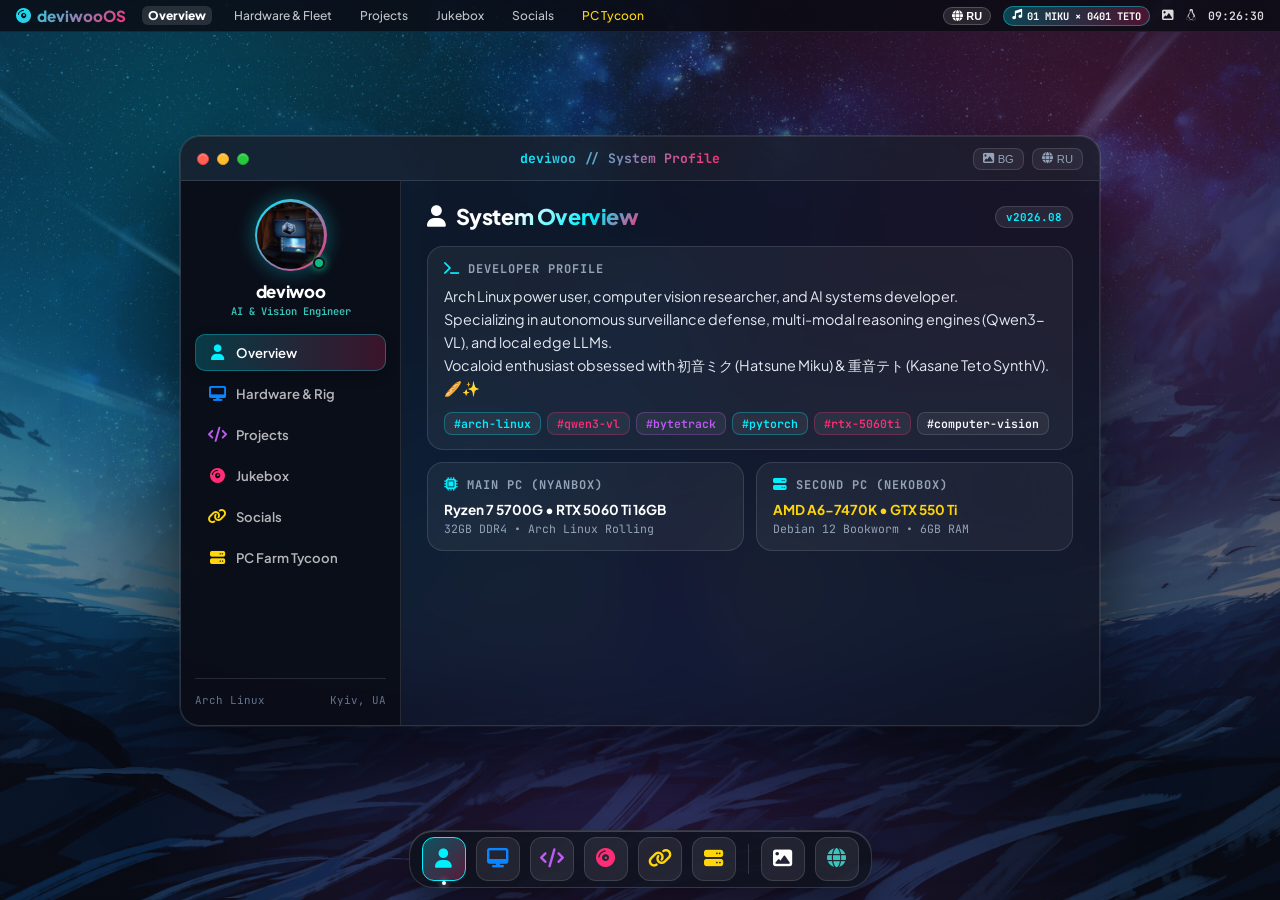
==== commit bff87fd9: "fix: persist achievements, cards, quests, and multi-currency balances across page refreshes" ====
--- a/index.html
+++ b/index.html
@@ -4177,7 +4177,7 @@
             tycoon.btcPrice = Math.max(35000, tycoon.btcPrice + (Math.random() - 0.49) * 850);
         }, 3000);
 
-        /* Load Tycoon Save */
+        /* ===== COMPREHENSIVE TYCOON PERSISTENCE & LOAD ===== */
         try {
             var rawSave = localStorage.getItem('deviwoo_tycoon_save_v2');
             if (rawSave) {
@@ -4185,8 +4185,49 @@
                 if (parsed && typeof parsed.money === 'number') {
                     tycoon.money = parsed.money;
                     tycoon.totalEarned = parsed.totalEarned || parsed.money;
+                    tycoon.clicks = parsed.clicks || 0;
                     tycoon.cores = parsed.cores || 0;
+                    tycoon.gems = (typeof parsed.gems === 'number') ? parsed.gems : 25;
+                    tycoon.usdt = (typeof parsed.usdt === 'number') ? parsed.usdt : 100.0;
+                    tycoon.tor = (typeof parsed.tor === 'number') ? parsed.tor : 15.0;
+                    tycoon.btc = (typeof parsed.btc === 'number') ? parsed.btc : 0.0;
                     tycoon.inventory = parsed.inventory || tycoon.inventory;
+                    tycoon.ownedCards = parsed.ownedCards || tycoon.ownedCards;
+                    tycoon.ownedGadgets = parsed.ownedGadgets || tycoon.ownedGadgets;
+                    tycoon.lastDailyClaim = parsed.lastDailyClaim || 0;
+
+                    // Restore achievements claimed state
+                    if (Array.isArray(parsed.achievements)) {
+                        parsed.achievements.forEach(function(savedA) {
+                            var liveA = tycoon.achievements.find(function(a) { return a.id === savedA.id; });
+                            if (liveA && savedA.claimed) liveA.claimed = true;
+                        });
+                    }
+
+                    // Restore daily quests state
+                    if (Array.isArray(parsed.dailyQuests)) {
+                        parsed.dailyQuests.forEach(function(savedQ) {
+                            var liveQ = tycoon.dailyQuests.find(function(q) { return q.id === savedQ.id; });
+                            if (liveQ) {
+                                liveQ.current = savedQ.current || 0;
+                                liveQ.claimed = savedQ.claimed || false;
+                            }
+                        });
+                    }
+
+                    // Restore darknet targets & store
+                    if (Array.isArray(parsed.darknetTargets)) {
+                        parsed.darknetTargets.forEach(function(savedT) {
+                            var liveT = tycoon.darknetTargets.find(function(t) { return t.id === savedT.id; });
+                            if (liveT && savedT.cracked) liveT.cracked = true;
+                        });
+                    }
+                    if (Array.isArray(parsed.darknetStore)) {
+                        parsed.darknetStore.forEach(function(savedS) {
+                            var liveS = tycoon.darknetStore.find(function(s) { return s.id === savedS.id; });
+                            if (liveS && savedS.bought) liveS.bought = true;
+                        });
+                    }
                     
                     var now = Date.now();
                     var lastTime = parsed.lastSaveTime || now;
@@ -4213,7 +4254,7 @@
                 localStorage.setItem('deviwoo_tycoon_save_v2', JSON.stringify(tycoon));
             } catch(e) {}
         }
-        setInterval(saveTycoon, 3000);
+        setInterval(saveTycoon, 2500);
 
         function getOwnedCount(cat, idx) {
             if (!tycoon.inventory[cat]) return 0;
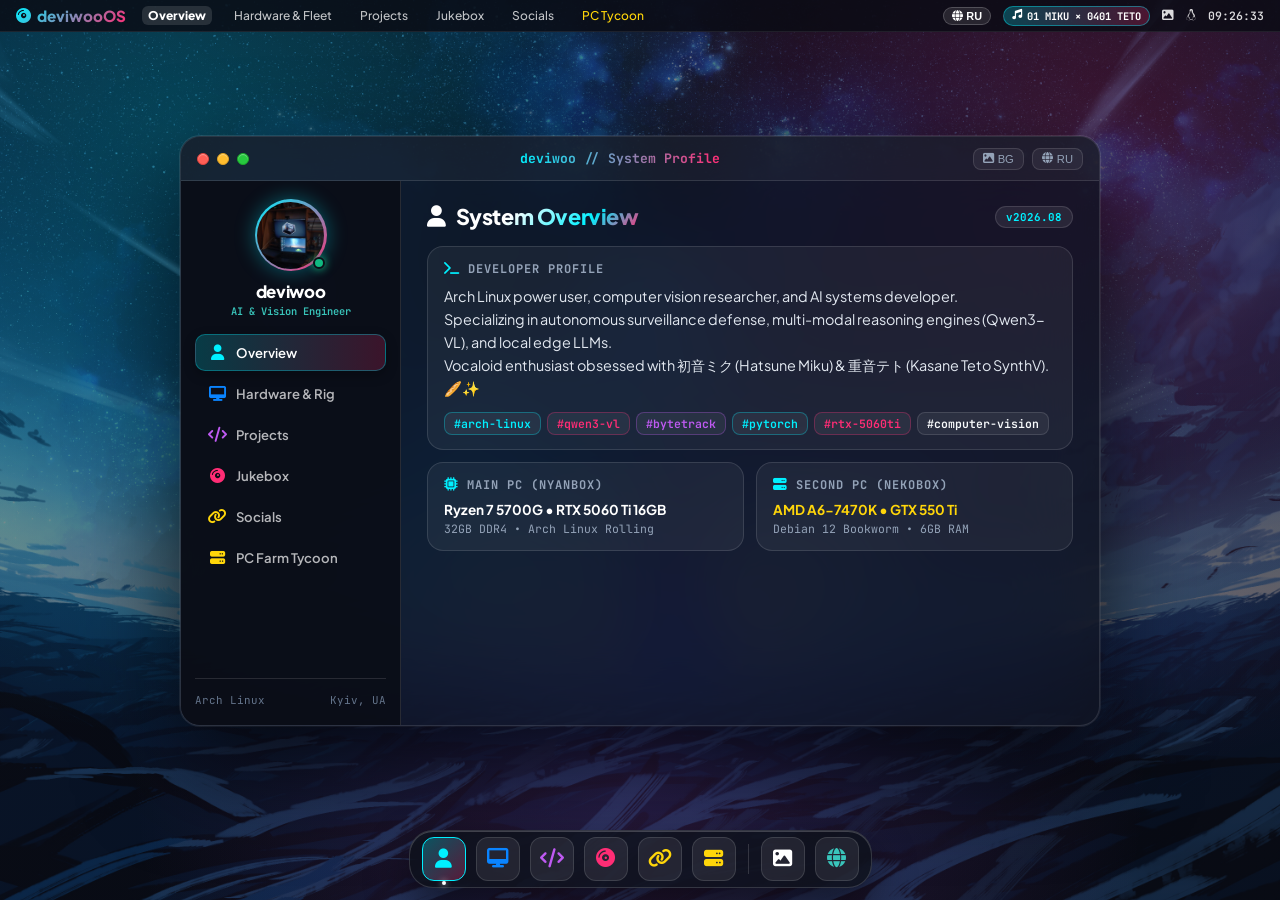
==== commit 932a6544: "feat: real client HWID, device specs, and IP tracking for leaderboard" ====
--- a/index.html
+++ b/index.html
@@ -3801,11 +3801,59 @@
             saveTycoon();
         }
 
-        /* ===== REAL VERIFIED GLOBAL LEADERBOARD & CLOUD SYNC ===== */
+        /* ===== HARDWARE (HWID), DEVICE & IP FINGERPRINTING ENGINE ===== */
+        function generateClientFingerprint() {
+            var nav = window.navigator || {};
+            var scr = window.screen || {};
+            
+            var cores = nav.hardwareConcurrency || 4;
+            var memory = nav.deviceMemory || 8;
+            var screenRes = (scr.width || 1920) + 'x' + (scr.height || 1080) + 'x' + (scr.colorDepth || 24);
+            var platform = nav.userAgentData ? (nav.userAgentData.platform || 'Unknown') : (nav.platform || 'Linux');
+            var ua = nav.userAgent || '';
+            var isMobile = /Android|iPhone|iPad|iPod|Mobile/i.test(ua);
+            var deviceType = isMobile ? 'Mobile' : (/Mac/i.test(platform) ? 'macOS' : (/Win/i.test(platform) ? 'Windows' : 'Linux'));
+
+            var glRenderer = 'GPU Node';
+            try {
+                var canvas = document.createElement('canvas');
+                var gl = canvas.getContext('webgl') || canvas.getContext('experimental-webgl');
+                if (gl) {
+                    var debugInfo = gl.getExtension('WEBGL_debug_renderer_info');
+                    if (debugInfo) {
+                        glRenderer = gl.getParameter(debugInfo.UNMASKED_RENDERER_WEBGL) || 'WebGL GPU';
+                    }
+                }
+            } catch(e) {}
+
+            var rawStr = cores + '_' + memory + '_' + screenRes + '_' + platform + '_' + glRenderer;
+            var hash = 0;
+            for (var i = 0; i < rawStr.length; i++) {
+                var char = rawStr.charCodeAt(i);
+                hash = ((hash << 5) - hash) + char;
+                hash |= 0;
+            }
+            var hexHash = Math.abs(hash).toString(16).toUpperCase().padStart(8, '0');
+            var hwid = 'HWID-' + hexHash.slice(0, 4) + '-' + hexHash.slice(4, 8);
+            
+            return {
+                hwid: hwid,
+                device: deviceType,
+                specs: deviceType + ' • ' + cores + ' Cores • ' + memory + 'GB',
+                gpu: glRenderer.replace(/ANGLE \(|Direct3D.*|vs_\d+_\d+.*|\)/g, '').trim()
+            };
+        }
+
+        var clientHardware = generateClientFingerprint();
+
         tycoon.userAccount = {
-            username: 'deviwoo',
+            username: 'Miner_' + clientHardware.hwid.slice(-4),
+            hwid: clientHardware.hwid,
+            device: clientHardware.device,
+            specs: clientHardware.specs,
+            ip: 'Detecting...',
             avatar: 'avatar.png',
-            tag: '#0401',
+            tag: '#' + clientHardware.hwid.slice(-4),
             lastSynced: 0
         };
 
@@ -3813,8 +3861,25 @@
             var savedAcc = localStorage.getItem('deviwoo_user_account');
             if (savedAcc) {
                 var p = JSON.parse(savedAcc);
-                if (p && p.username) tycoon.userAccount = p;
-            }
+                if (p && p.username) {
+                    tycoon.userAccount.username = p.username;
+                    if (p.avatar) tycoon.userAccount.avatar = p.avatar;
+                }
+            }
+        } catch(e) {}
+
+        // Asynchronously detect Public IP
+        try {
+            fetch('https://api.ipify.org?format=json')
+                .then(function(r) { return r.json(); })
+                .then(function(data) {
+                    if (data && data.ip) {
+                        tycoon.userAccount.ip = data.ip;
+                        var ipEl = document.getElementById('accIpLabel');
+                        if (ipEl) ipEl.innerText = 'IP: ' + data.ip;
+                    }
+                })
+                .catch(function() {});
         } catch(e) {}
 
         function calcLeaderboardScore() {
@@ -3828,21 +3893,22 @@
         function getRealLeaderboardEntries() {
             var entries = [];
             try {
-                var raw = localStorage.getItem('deviwoo_real_leaderboard_v1');
+                var raw = localStorage.getItem('deviwoo_real_leaderboard_v2');
                 if (raw) entries = JSON.parse(raw) || [];
             } catch(e) {}
 
-            // Ensure current active user entry is included and updated
             var myScore = calcLeaderboardScore();
-            var myIndex = entries.findIndex(function(e) { return e.username === tycoon.userAccount.username; });
+            var myKey = tycoon.userAccount.hwid;
+            var myIndex = entries.findIndex(function(e) { return e.hwid === myKey || e.username === tycoon.userAccount.username; });
             var myData = {
                 username: tycoon.userAccount.username,
+                hwid: tycoon.userAccount.hwid,
+                device: tycoon.userAccount.specs,
+                ip: tycoon.userAccount.ip,
                 score: myScore,
                 cores: tycoon.cores || 0,
                 cards: Object.keys(tycoon.ownedCards || {}).length,
-                rig: 'NyanBox Main Rig',
-                timestamp: Date.now(),
-                isMe: true
+                timestamp: Date.now()
             };
 
             if (myIndex >= 0) {
@@ -3851,7 +3917,6 @@
                 entries.push(myData);
             }
 
-            // Sort purely by real verified score
             entries.sort(function(a, b) { return b.score - a.score; });
             entries.forEach(function(e, i) { e.rank = i + 1; });
             return entries;
@@ -3867,10 +3932,10 @@
             try {
                 localStorage.setItem('deviwoo_user_account', JSON.stringify(tycoon.userAccount));
                 var realEntries = getRealLeaderboardEntries();
-                localStorage.setItem('deviwoo_real_leaderboard_v1', JSON.stringify(realEntries));
+                localStorage.setItem('deviwoo_real_leaderboard_v2', JSON.stringify(realEntries));
             } catch(e) {}
 
-            toast('☁️ Real Account Data Synced! Score: ' + formatNum(calcLeaderboardScore()) + ' pts ✓');
+            toast('☁️ HWID [' + tycoon.userAccount.hwid + '] Synced! Score: ' + formatNum(calcLeaderboardScore()) + ' pts ✓');
             saveTycoon();
             renderStore();
         }
@@ -4790,15 +4855,18 @@
                 var myScore = calcLeaderboardScore();
 
                 var rowsHtml = realPlayers.map(function(p) {
-                    var isMyAccount = p.username === tycoon.userAccount.username;
+                    var isMyAccount = (p.hwid === tycoon.userAccount.hwid);
                     return `
                         <tr class="${isMyAccount ? 'my-rank' : ''}">
                             <td style="font-weight: 800; color: ${p.rank === 1 ? '#FFD60A' : (p.rank <= 3 ? 'var(--miku)' : '#fff')}">#${p.rank}</td>
-                            <td>${p.username} ${isMyAccount ? '<span style="color: var(--miku); font-size: 0.65rem;">(YOU)</span>' : ''}</td>
+                            <td>
+                                <div>${p.username} ${isMyAccount ? '<span style="color: var(--miku); font-size: 0.65rem;">(THIS DEVICE)</span>' : ''}</div>
+                                <div style="font-size: 0.62rem; color: var(--text-dim); font-family: 'JetBrains Mono';">${p.hwid || 'HWID-NODE'} • ${p.ip || 'Local'}</div>
+                            </td>
                             <td style="color: var(--gold); font-weight: 700;">${formatNum(p.score)}</td>
                             <td>${p.cores} 💎</td>
                             <td>${p.cards}/100</td>
-                            <td style="color: var(--text-dim); font-size: 0.68rem;">${p.rig}</td>
+                            <td style="color: var(--text-dim); font-size: 0.68rem;">${p.device || 'Workstation'}</td>
                         </tr>
                     `;
                 }).join('');
@@ -4808,30 +4876,32 @@
                         <div style="display: flex; align-items: center; gap: 10px;">
                             <img src="${tycoon.userAccount.avatar}" style="width: 40px; height: 40px; border-radius: 50%; border: 2px solid var(--miku);">
                             <div>
-                                <div style="font-size: 0.95rem; font-weight: 800; color: #fff;">
-                                    <input type="text" id="accUsername" value="${tycoon.userAccount.username}" style="background: rgba(0,0,0,0.5); border: 1px solid var(--border); color: #fff; padding: 2px 8px; border-radius: 6px; font-family: 'JetBrains Mono'; font-size: 0.8rem; font-weight: 800; width: 130px;">
-                                    <span style="font-size: 0.7rem; color: var(--miku);">${tycoon.userAccount.tag}</span>
+                                <div style="font-size: 0.95rem; font-weight: 800; color: #fff; display: flex; align-items: center; gap: 6px;">
+                                    <input type="text" id="accUsername" value="${tycoon.userAccount.username}" style="background: rgba(0,0,0,0.5); border: 1px solid var(--border); color: #fff; padding: 2px 8px; border-radius: 6px; font-family: 'JetBrains Mono'; font-size: 0.8rem; font-weight: 800; width: 140px;">
+                                    <span style="font-size: 0.68rem; color: var(--miku); font-family: 'JetBrains Mono';">${tycoon.userAccount.hwid}</span>
                                 </div>
-                                <div style="font-size: 0.7rem; color: var(--text-dim); font-family: 'JetBrains Mono';">Verified Score: <strong style="color: var(--gold);">${formatNum(myScore)}</strong> • Rebirths: ${tycoon.cores} 💎</div>
+                                <div style="font-size: 0.68rem; color: var(--text-dim); font-family: 'JetBrains Mono'; margin-top: 2px;">
+                                    Specs: <strong style="color: #fff;">${tycoon.userAccount.specs}</strong> • <span id="accIpLabel">IP: ${tycoon.userAccount.ip}</span>
+                                </div>
                             </div>
                         </div>
                         <button class="upg-buy-btn" style="background: #38BDF8; border-color: #38BDF8; color: #000; font-weight: 800;" onclick="syncAccountData()">
-                            <i class="fa-solid fa-cloud-arrow-up"></i> SYNC ACCOUNT
+                            <i class="fa-solid fa-cloud-arrow-up"></i> SYNC HWID SCORE
                         </button>
                     </div>
 
                     <div style="font-size: 0.85rem; font-weight: 800; color: #fff; margin-bottom: 6px; font-family: 'JetBrains Mono';">
-                        🌐 Real Verified Player Standings
+                        🌐 Real Hardware-Fingerprinted Player Standings
                     </div>
                     <table class="leaderboard-table">
                         <thead>
                             <tr>
                                 <th>Rank</th>
-                                <th>Player Handle</th>
+                                <th>Miner / HWID</th>
                                 <th>Score</th>
                                 <th>Cores</th>
                                 <th>Cards</th>
-                                <th>Primary Rig</th>
+                                <th>Device Specs</th>
                             </tr>
                         </thead>
                         <tbody>
@@ -4839,7 +4909,7 @@
                         </tbody>
                     </table>
                     <div style="font-size: 0.68rem; color: var(--text-dim); font-family: 'JetBrains Mono'; text-align: center; margin-top: 10px;">
-                        ✓ Only real verified synced player accounts are recorded. No simulated entries.
+                        🔒 Tracked by unique Client Hardware ID (HWID), GPU Renderer, Platform & IP.
                     </div>
                 `;
                 return;
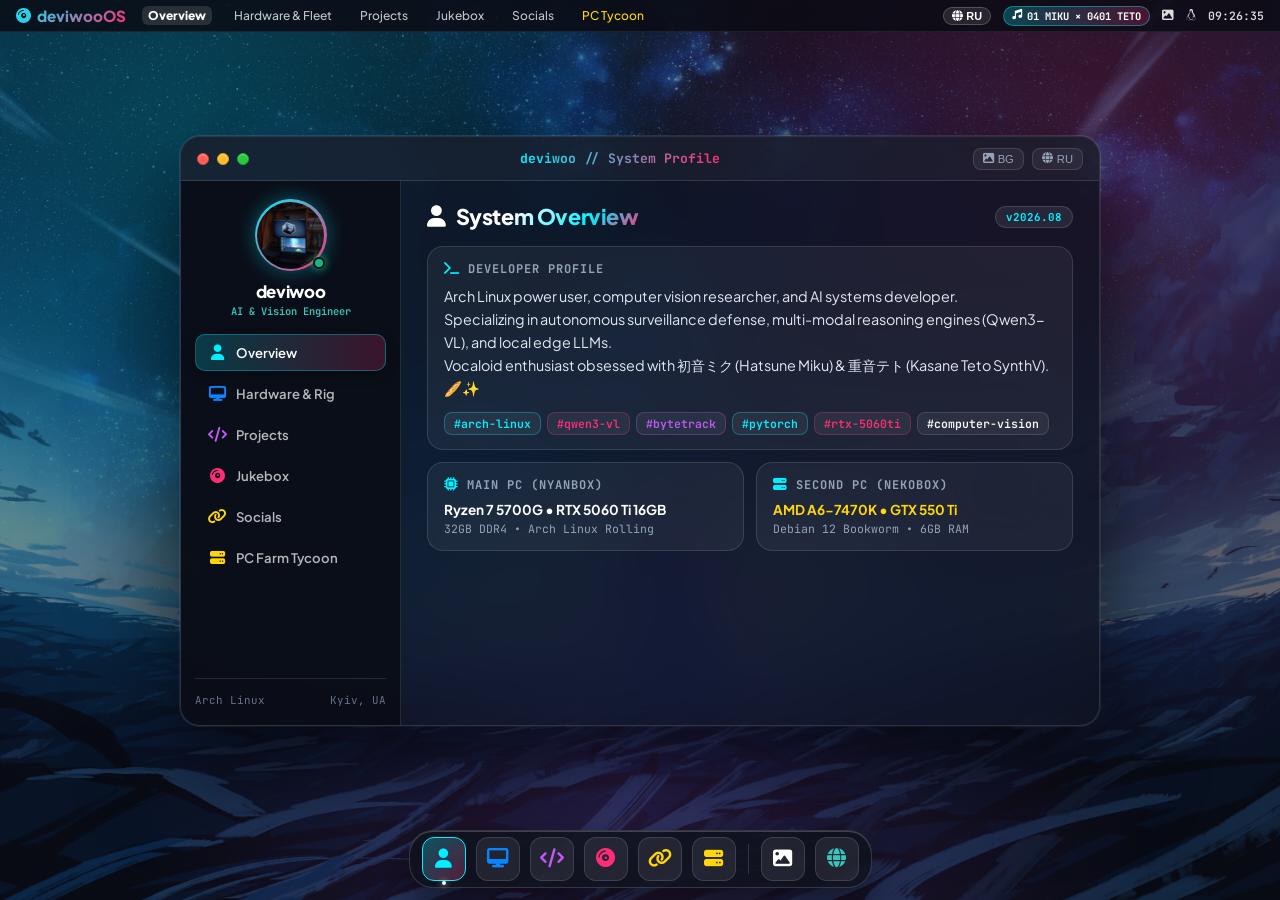
==== commit 2f558ba1: "feat: complete responsive mobile phone optimizations with touch-action and compact layouts" ====
--- a/index.html
+++ b/index.html
@@ -1325,6 +1325,96 @@
             padding: 2px 8px;
             border-radius: 8px;
             margin-left: 6px;
+        }
+
+        /* ===== COMPREHENSIVE MOBILE PHONE OPTIMIZATIONS ===== */
+        * {
+            -webkit-tap-highlight-color: transparent;
+        }
+
+        button, .rig-chassis, .collectible-card, .store-tab-btn, .sidebar-item, .dock-item {
+            touch-action: manipulation;
+        }
+
+        @media (max-width: 640px) {
+            .workspace {
+                padding: 4px 6px;
+            }
+            .macos-window {
+                border-radius: 12px;
+                height: calc(100vh - 65px);
+            }
+            .window-titlebar {
+                height: 38px;
+                padding: 0 10px;
+            }
+            .window-sidebar {
+                width: 52px;
+                padding: 8px 4px;
+            }
+            .sidebar-avatar {
+                width: 38px;
+                height: 38px;
+            }
+            .sidebar-item {
+                padding: 8px 4px;
+                font-size: 1.1rem;
+            }
+            .window-content {
+                padding: 10px 8px;
+            }
+            .tycoon-header-bar {
+                grid-template-columns: repeat(2, 1fr);
+                gap: 6px;
+                padding: 8px 10px;
+            }
+            .stat-card .stat-val {
+                font-size: 0.88rem;
+            }
+            .tycoon-main-grid {
+                grid-template-columns: 1fr;
+                gap: 10px;
+            }
+            .rig-clicker-box {
+                padding: 10px 8px;
+            }
+            .rig-chassis {
+                width: 110px;
+                height: 140px;
+                margin: 6px 0;
+            }
+            .fan-spinner {
+                width: 40px;
+                height: 40px;
+                font-size: 0.95rem;
+            }
+            .cards-album-grid {
+                grid-template-columns: repeat(auto-fill, minmax(95px, 1fr));
+                gap: 6px;
+                max-height: 360px;
+            }
+            .collectible-card {
+                padding: 6px 4px;
+            }
+            .card-title {
+                font-size: 0.65rem;
+                min-height: 24px;
+            }
+            .card-art-icon {
+                font-size: 1.3rem;
+                margin: 3px 0;
+            }
+            .macos-dock {
+                height: 48px;
+                padding: 0 10px;
+                gap: 6px;
+                bottom: 6px;
+            }
+            .dock-item {
+                width: 36px;
+                height: 36px;
+                font-size: 1rem;
+            }
         }
 
         /* ===== COMPLETE POLISHED PC TYCOON FARM STYLES ===== */
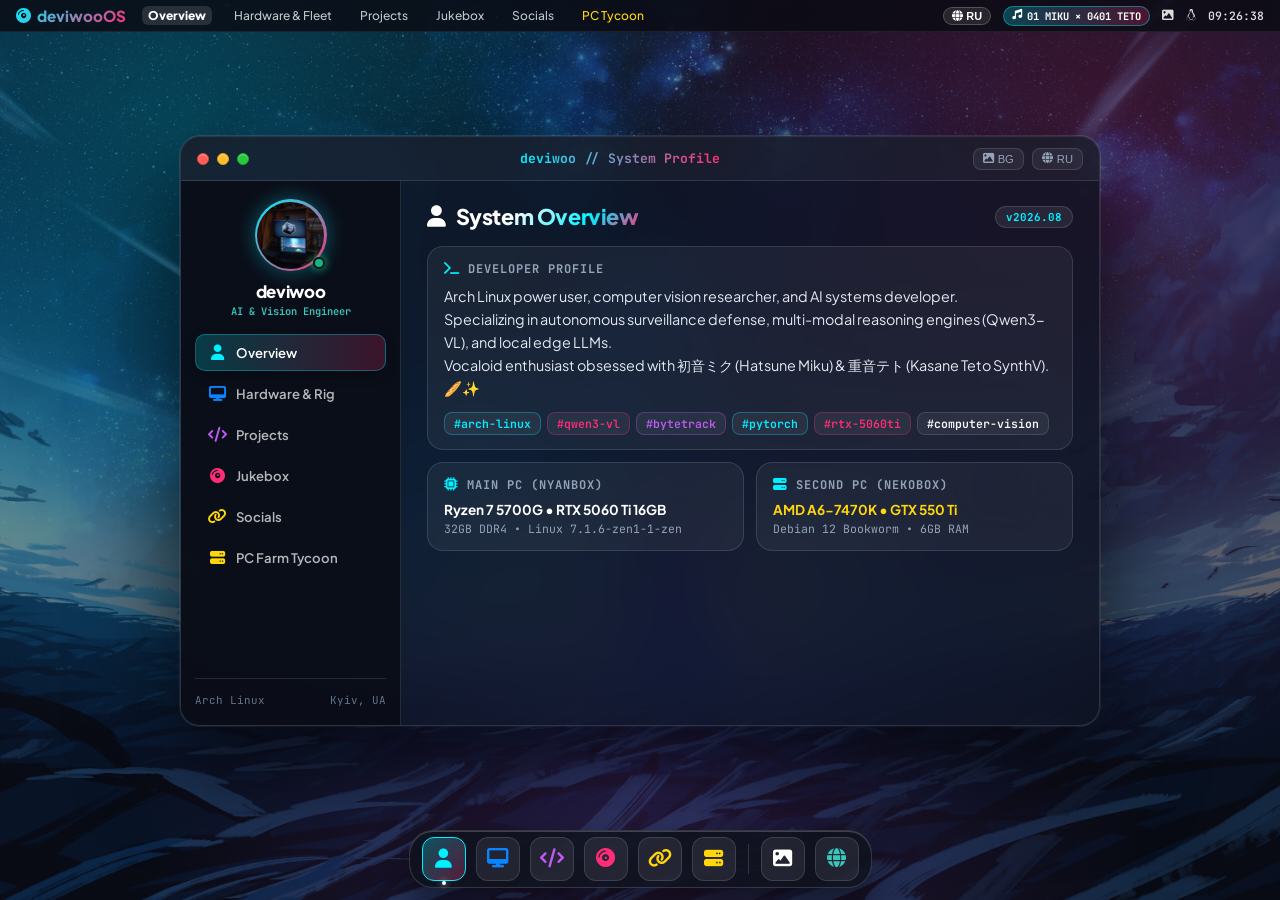
==== commit 22f166c2: "docs: update NyanBox exact fastfetch specs with Linux 7.1.6-zen1-1-zen kernel" ====
--- a/index.html
+++ b/index.html
@@ -1903,7 +1903,7 @@
                             <div class="bento-card">
                                 <div class="card-header-mini"><i class="fa-solid fa-microchip"></i> <span data-i18n="main_rig_title">Main PC (NyanBox)</span></div>
                                 <div style="font-size: 0.85rem; font-weight: 700; color: #fff; margin-bottom: 3px;">Ryzen 7 5700G • RTX 5060 Ti 16GB</div>
-                                <div style="font-size: 0.72rem; color: var(--text-dim); font-family: 'JetBrains Mono', monospace;">32GB DDR4 • Arch Linux Rolling</div>
+                                <div style="font-size: 0.72rem; color: var(--text-dim); font-family: 'JetBrains Mono', monospace;">32GB DDR4 • Linux 7.1.6-zen1-1-zen</div>
                             </div>
 
                             <div class="bento-card">
@@ -1921,16 +1921,37 @@
                             <span class="pane-badge">FLEET</span>
                         </div>
 
-                        <!-- 1. MAIN PC -->
-                        <div class="tech-category-title"><i class="fa-solid fa-bolt" style="color: var(--miku)"></i> <span data-i18n="cat_main_pc">Main Workstation (NyanBox)</span></div>
+                        <!-- 1. MAIN PC (NyanBox) -->
+                        <div class="tech-category-title"><i class="fa-solid fa-bolt" style="color: var(--miku)"></i> <span data-i18n="cat_main_pc">Main Workstation (winmastt@NyanBox)</span></div>
+                        <div class="terminal-box" style="margin-bottom: 12px; color: #A7F3D0; font-family: 'JetBrains Mono', monospace; font-size: 0.73rem; line-height: 1.5; padding: 12px 16px;">
+<span style="color: var(--miku); font-weight: 800;">❯ fastfetch</span>
+<span style="color: var(--miku); font-weight: 700;">winmastt@NyanBox</span>
+----------------
+<span style="color: #FCD34D;">OS:</span>      Arch Linux x86_64
+<span style="color: #FCD34D;">KERNEL:</span>  Linux 7.1.6-zen1-1-zen
+<span style="color: #FCD34D;">UPTIME:</span>  1 day, 59 mins
+<span style="color: #FCD34D;">PKGS:</span>    19 (brew), 19 (flatpak), 1494 (pacman)
+<span style="color: #FCD34D;">SHELL:</span>   zsh 5.9.2
+<span style="color: #FCD34D;">WM:</span>      Mutter (Wayland)
+<span style="color: #FCD34D;">THEME:</span>   Adwaita-dark [GTK2/3/4]
+<span style="color: #FCD34D;">ICONS:</span>   WhiteSur-dark [GTK2/3/4]
+<span style="color: #FCD34D;">FONT:</span>    Cantarell (11pt) [GTK2/3/4]
+<span style="color: #FCD34D;">TERM:</span>    GNOME Console 50.0
+<span style="color: #FCD34D;">CPU:</span>     AMD Ryzen 7 5700G (16) @ 4.67 GHz - 81.1°C
+<span style="color: #FCD34D;">GPU:</span>     NVIDIA GeForce RTX 5060 Ti [Discrete]
+<span style="color: #FCD34D;">RAM:</span>     19.76 GiB / 30.88 GiB (64%)
+<span style="color: #FCD34D;">DISK:</span>    207.54 GiB / 227.18 GiB (91%) - ext4
+<span style="color: #FCD34D;">DISPLAY:</span> 1920x1080 in 23", 60 Hz [External]
+<span style="color: #FCD34D;">IP:</span>      192.168.0.103/24
+                        </div>
                         <div class="spec-list">
-                            <div class="spec-item"><div class="spec-key"><i class="fa-solid fa-microchip"></i> CPU</div><div class="spec-val">AMD Ryzen 7 5700G (8c/16t @ 4.6GHz)</div></div>
-                            <div class="spec-item"><div class="spec-key"><i class="fa-solid fa-gamepad"></i> GPU</div><div class="spec-val">NVIDIA GeForce RTX 5060 Ti 16GB (GB206)</div></div>
-                            <div class="spec-item"><div class="spec-key"><i class="fa-solid fa-memory"></i> RAM</div><div class="spec-val">32 GB DDR4 3200MT/s (Dual Channel)</div></div>
+                            <div class="spec-item"><div class="spec-key"><i class="fa-solid fa-microchip"></i> CPU</div><div class="spec-val">AMD Ryzen 7 5700G (8c/16t @ 4.67GHz)</div></div>
+                            <div class="spec-item"><div class="spec-key"><i class="fa-solid fa-gamepad"></i> GPU</div><div class="spec-val">NVIDIA GeForce RTX 5060 Ti [Discrete]</div></div>
+                            <div class="spec-item"><div class="spec-key"><i class="fa-solid fa-memory"></i> RAM</div><div class="spec-val">32 GB (30.88 GiB DDR4)</div></div>
                             <div class="spec-item"><div class="spec-key"><i class="fa-solid fa-chess-board"></i> Motherboard</div><div class="spec-val">ASUS TUF GAMING B550M-E WIFI</div></div>
-                            <div class="spec-item"><div class="spec-key"><i class="fa-solid fa-hard-drive"></i> Boot Drive</div><div class="spec-val">250GB WD Blue SN570 NVMe (Chipset M.2)</div></div>
+                            <div class="spec-item"><div class="spec-key"><i class="fa-solid fa-hard-drive"></i> Boot Drive</div><div class="spec-val">250GB WD Blue SN570 NVMe (227.18 GiB ext4)</div></div>
                             <div class="spec-item"><div class="spec-key"><i class="fa-solid fa-database"></i> Storage</div><div class="spec-val">1TB Samsung 870 EVO + 512GB Apacer AS350</div></div>
-                            <div class="spec-item"><div class="spec-key"><i class="fa-brands fa-linux"></i> OS</div><div class="spec-val">Arch Linux (Kernel 6.x Rolling)</div></div>
+                            <div class="spec-item"><div class="spec-key"><i class="fa-brands fa-linux"></i> Kernel & OS</div><div class="spec-val">Arch Linux x86_64 • Linux 7.1.6-zen1-1-zen (zsh / Wayland)</div></div>
                         </div>
 
                         <!-- 2. SECOND PC -->
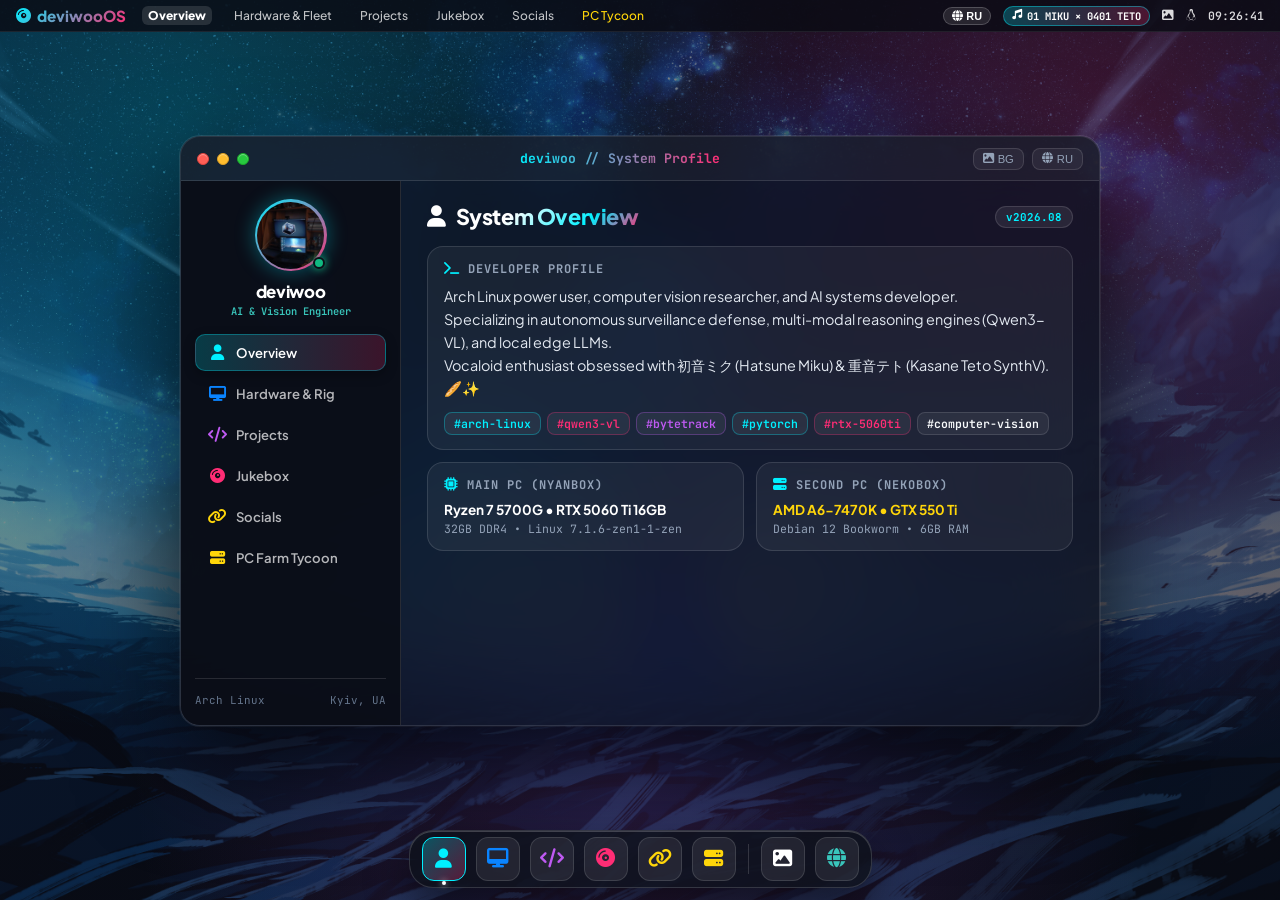
==== commit e7586f76: "fix: sanitize and auto-heal NaN hashrate, Infinity Bitcoin, and cap Turbo boost duration" ====
--- a/index.html
+++ b/index.html
@@ -3696,11 +3696,12 @@
         };
 
         function executeDexSwap() {
+            sanitizeTycoonState();
             var from = document.getElementById('swapFrom').value;
             var to = document.getElementById('swapTo').value;
             var amt = parseFloat(document.getElementById('swapAmount').value);
 
-            if (isNaN(amt) || amt <= 0) {
+            if (isNaN(amt) || !isFinite(amt) || amt <= 0) {
                 toast('Enter a valid swap amount!');
                 return;
             }
@@ -3722,30 +3723,42 @@
                 return;
             }
 
+            var btcPrice = (tycoon.btcPrice && isFinite(tycoon.btcPrice) && tycoon.btcPrice > 1000) ? tycoon.btcPrice : 86500.0;
+
+            // Calculate target amount via USD bridge
+            var usdVal = amt;
+            if (from === 'usdt') usdVal = amt * 1.0;
+            if (from === 'tor') usdVal = amt * (dexRates.tor_usd || 8.33);
+            if (from === 'gems') usdVal = amt * (dexRates.gems_usd || 100.0);
+            if (from === 'btc') usdVal = amt * btcPrice;
+
+            var targetVal = usdVal;
+            if (to === 'usd') targetVal = usdVal;
+            if (to === 'usdt') targetVal = usdVal * 1.0;
+            if (to === 'tor') targetVal = usdVal * (dexRates.usd_tor || 0.12);
+            if (to === 'gems') targetVal = usdVal * (dexRates.usd_gems || 0.01);
+            if (to === 'btc') targetVal = usdVal / btcPrice;
+
+            if (isNaN(targetVal) || !isFinite(targetVal) || targetVal <= 0) {
+                toast('Error calculating swap exchange rate.');
+                return;
+            }
+
+            // Deduct
             if (from === 'usd') tycoon.money -= amt;
             if (from === 'usdt') tycoon.usdt -= amt;
             if (from === 'tor') tycoon.tor -= amt;
             if (from === 'gems') tycoon.gems -= amt;
             if (from === 'btc') tycoon.btc -= amt;
 
-            var usdVal = amt;
-            if (from === 'usdt') usdVal = amt * 1.0;
-            if (from === 'tor') usdVal = amt * dexRates.tor_usd;
-            if (from === 'gems') usdVal = amt * dexRates.gems_usd;
-            if (from === 'btc') usdVal = amt * tycoon.btcPrice;
-
-            var targetVal = usdVal;
-            if (to === 'usd') targetVal = usdVal;
-            if (to === 'usdt') targetVal = usdVal * 1.0;
-            if (to === 'tor') targetVal = usdVal * dexRates.usd_tor;
-            if (to === 'gems') targetVal = usdVal * dexRates.usd_gems;
-            if (to === 'btc') targetVal = usdVal / tycoon.btcPrice;
-
+            // Credit target
             if (to === 'usd') tycoon.money += targetVal;
             if (to === 'usdt') tycoon.usdt += targetVal;
             if (to === 'tor') tycoon.tor += targetVal;
             if (to === 'gems') tycoon.gems += targetVal;
             if (to === 'btc') tycoon.btc += targetVal;
+
+            sanitizeTycoonState();
 
             var swapQ = tycoon.dailyQuests.find(function(q) { return q.id === 'q_swap'; });
             if (swapQ && !swapQ.claimed) swapQ.current++;
@@ -4479,56 +4492,98 @@
             renderStore();
         }
 
+        function sanitizeTycoonState() {
+            if (typeof tycoon !== 'object' || !tycoon) return;
+            if (isNaN(tycoon.money) || !isFinite(tycoon.money) || tycoon.money < 0) tycoon.money = 150.0;
+            if (isNaN(tycoon.totalEarned) || !isFinite(tycoon.totalEarned) || tycoon.totalEarned < 0) tycoon.totalEarned = 150.0;
+            if (isNaN(tycoon.gems) || !isFinite(tycoon.gems) || tycoon.gems < 0) tycoon.gems = 25;
+            if (isNaN(tycoon.usdt) || !isFinite(tycoon.usdt) || tycoon.usdt < 0) tycoon.usdt = 100.0;
+            if (isNaN(tycoon.tor) || !isFinite(tycoon.tor) || tycoon.tor < 0) tycoon.tor = 15.0;
+            if (isNaN(tycoon.btc) || !isFinite(tycoon.btc) || tycoon.btc < 0) tycoon.btc = 0.0;
+            if (isNaN(tycoon.cores) || !isFinite(tycoon.cores) || tycoon.cores < 0) tycoon.cores = 0;
+            if (isNaN(tycoon.clicks) || !isFinite(tycoon.clicks) || tycoon.clicks < 0) tycoon.clicks = 0;
+            if (!tycoon.btcPrice || isNaN(tycoon.btcPrice) || !isFinite(tycoon.btcPrice) || tycoon.btcPrice < 1000) tycoon.btcPrice = 86500.0;
+
+            var now = Date.now();
+            if (tycoon.turboUntil > now + 60000) tycoon.turboUntil = now + 15000;
+            if (tycoon.turboCooldownUntil > now + 120000) tycoon.turboCooldownUntil = now + 45000;
+        }
+
+        function repairTycoonSave() {
+            sanitizeTycoonState();
+            // Clean up any corrupt inventory counts
+            ['cpu', 'gpu', 'ram', 'cooling', 'facility', 'bots'].forEach(function(cat) {
+                if (typeof tycoon.inventory[cat] !== 'object' || !tycoon.inventory[cat]) tycoon.inventory[cat] = {};
+                Object.keys(tycoon.inventory[cat]).forEach(function(k) {
+                    var val = tycoon.inventory[cat][k];
+                    if (isNaN(val) || !isFinite(val) || val < 0) tycoon.inventory[cat][k] = 0;
+                });
+            });
+            saveTycoon();
+            updateTycoonUI();
+            renderStore();
+            toast('🛠️ Farm state repaired & sanitized successfully! ✓');
+        }
+
         function calcHashrate() {
+            sanitizeTycoonState();
             var total = 0;
             ['cpu', 'gpu', 'ram'].forEach(function(cat) {
                 var items = tycoonDB[cat] || [];
                 var catCounts = tycoon.inventory[cat] || {};
                 items.forEach(function(item, idx) {
                     var cnt = catCounts[idx] || 0;
-                    if (cnt > 0) {
+                    if (cnt > 0 && isFinite(cnt) && isFinite(item.hash)) {
                         total += item.hash * cnt;
                     }
                 });
             });
 
-            // Facility multiplier compounding
+            // Facility multiplier: additive scaling to prevent Infinity overflow!
             var facMult = 1.0;
             var facCounts = tycoon.inventory.facility || {};
             tycoonDB.facility.forEach(function(f, idx) {
                 var cnt = facCounts[idx] || 0;
-                if (cnt > 0) {
-                    facMult *= Math.pow(f.mult, cnt);
+                if (cnt > 0 && isFinite(cnt) && isFinite(f.mult)) {
+                    facMult += (f.mult - 1.0) * cnt;
                 }
             });
 
-            var coreMult = 1.0 + (tycoon.cores * 1.0);
-            var turboMult = (Date.now() < tycoon.turboUntil) ? 5.0 : 1.0;
+            var coreMult = 1.0 + ((tycoon.cores || 0) * 1.0);
+            var now = Date.now();
+            var turboMult = (now < tycoon.turboUntil) ? 5.0 : 1.0;
 
             var cardMults = calcCardMultipliers();
-            return total * facMult * coreMult * turboMult * cardMults.hashMult;
+            var finalHash = total * facMult * coreMult * turboMult * (cardMults.hashMult || 1.0);
+            return (isFinite(finalHash) && !isNaN(finalHash) && finalHash >= 0) ? finalHash : 0;
         }
 
         function calcIncomeRate() {
             var hash = calcHashrate();
-            return hash * 0.35;
+            var rate = hash * 0.35;
+            return (isFinite(rate) && !isNaN(rate) && rate >= 0) ? rate : 0;
         }
 
         function calcClickValue() {
+            sanitizeTycoonState();
             var base = 1.0;
             var cpuCounts = tycoon.inventory.cpu || {};
             tycoonDB.cpu.forEach(function(item, idx) {
                 var cnt = cpuCounts[idx] || 0;
-                if (cnt > 0) base += (item.hash * 0.08 * cnt);
+                if (cnt > 0 && isFinite(cnt) && isFinite(item.hash)) {
+                    base += (item.hash * 0.08 * cnt);
+                }
             });
-            var coreMult = 1.0 + (tycoon.cores * 1.0);
-            var turboMult = (Date.now() < tycoon.turboUntil) ? 5.0 : 1.0;
+            var coreMult = 1.0 + ((tycoon.cores || 0) * 1.0);
+            var now = Date.now();
+            var turboMult = (now < tycoon.turboUntil) ? 5.0 : 1.0;
             var cardMults = calcCardMultipliers();
-            return base * coreMult * turboMult * cardMults.clickMult;
+            var finalClick = base * coreMult * turboMult * (cardMults.clickMult || 1.0);
+            return (isFinite(finalClick) && !isNaN(finalClick) && finalClick >= 0) ? finalClick : 1.0;
         }
 
         function formatNum(n) {
-            if (isNaN(n) || n === undefined) return '0.00';
+            if (n === null || n === undefined || isNaN(n) || !isFinite(n)) return '0.00';
             if (n >= 1e15) return (n / 1e15).toFixed(2) + 'Q';
             if (n >= 1e12) return (n / 1e12).toFixed(2) + 'T';
             if (n >= 1e9) return (n / 1e9).toFixed(2) + 'B';
@@ -4538,32 +4593,12 @@
         }
 
         function formatHash(h) {
+            if (h === null || h === undefined || isNaN(h) || !isFinite(h) || h <= 0) return '0.00 MH/s';
             if (h >= 1e6) return (h / 1e6).toFixed(2) + ' EH/s';
             if (h >= 1e3) return (h / 1e3).toFixed(2) + ' PH/s';
             if (h >= 1) return h.toFixed(2) + ' TH/s';
             if (h >= 0.001) return (h * 1000).toFixed(2) + ' GH/s';
             return (h * 1000000).toFixed(2) + ' MH/s';
-        }
-
-        function clickRig(e) {
-            var val = calcClickValue();
-            tycoon.money += val;
-            tycoon.totalEarned += val;
-            tycoon.clicks++;
-
-            if (e && e.clientX) {
-                var spark = document.createElement('div');
-                spark.className = 'click-spark';
-                spark.innerText = '+$' + formatNum(val);
-                spark.style.left = e.clientX + 'px';
-                spark.style.top = e.clientY + 'px';
-                document.body.appendChild(spark);
-                setTimeout(function() {
-                    if (spark.parentNode) spark.parentNode.removeChild(spark);
-                }, 800);
-            }
-
-            updateTycoonUI();
         }
 
         function getTurboStats() {
@@ -4576,13 +4611,14 @@
             var coolCounts = tycoon.inventory.cooling || {};
             tycoonDB.cooling.forEach(function(c, idx) {
                 var cnt = coolCounts[idx] || 0;
-                if (cnt > 0) {
+                if (cnt > 0 && isFinite(cnt)) {
                     if (c.turboBonusSec) extraDuration += c.turboBonusSec * cnt;
                     if (c.cooldownReductionSec) cdReduction += c.cooldownReductionSec * cnt;
                 }
             });
             
-            var finalDuration = baseDuration + extraDuration;
+            // Safe caps: max 60s boost, min 4s cooldown
+            var finalDuration = Math.min(60, baseDuration + extraDuration);
             var finalCooldown = Math.max(4, baseCooldown - cdReduction);
             
             return {
@@ -5072,6 +5108,7 @@
                         <button class="upg-buy-btn" id="prestigeBtn" style="margin: 0 auto; background: var(--teto); border-color: var(--teto); color: #fff; padding: 10px 24px; font-size: 0.9rem;" onclick="doPrestige()" ${tycoon.totalEarned < minCash ? 'disabled' : ''}>
                             <i class="fa-solid fa-recycle"></i> QUANTUM REBIRTH (Need $500k lifetime)
                         </button>
+                        <button class="upg-buy-btn" style="margin: 10px auto 0 auto; background: rgba(255,255,255,0.1); border-color: var(--border); color: var(--text-dim); font-size: 0.72rem;" onclick="repairTycoonSave()"><i class="fa-solid fa-wrench"></i> Auto-Repair Farm Data (Fix NaN / Infinity)</button>
                     </div>
                 `;
                 return;
@@ -5240,6 +5277,7 @@
             if (tEl) tEl.innerText = '$' + ttoP.toFixed(0);
         }, 2500);
 
+        sanitizeTycoonState();
         renderStore();
         updateTycoonUI();
 
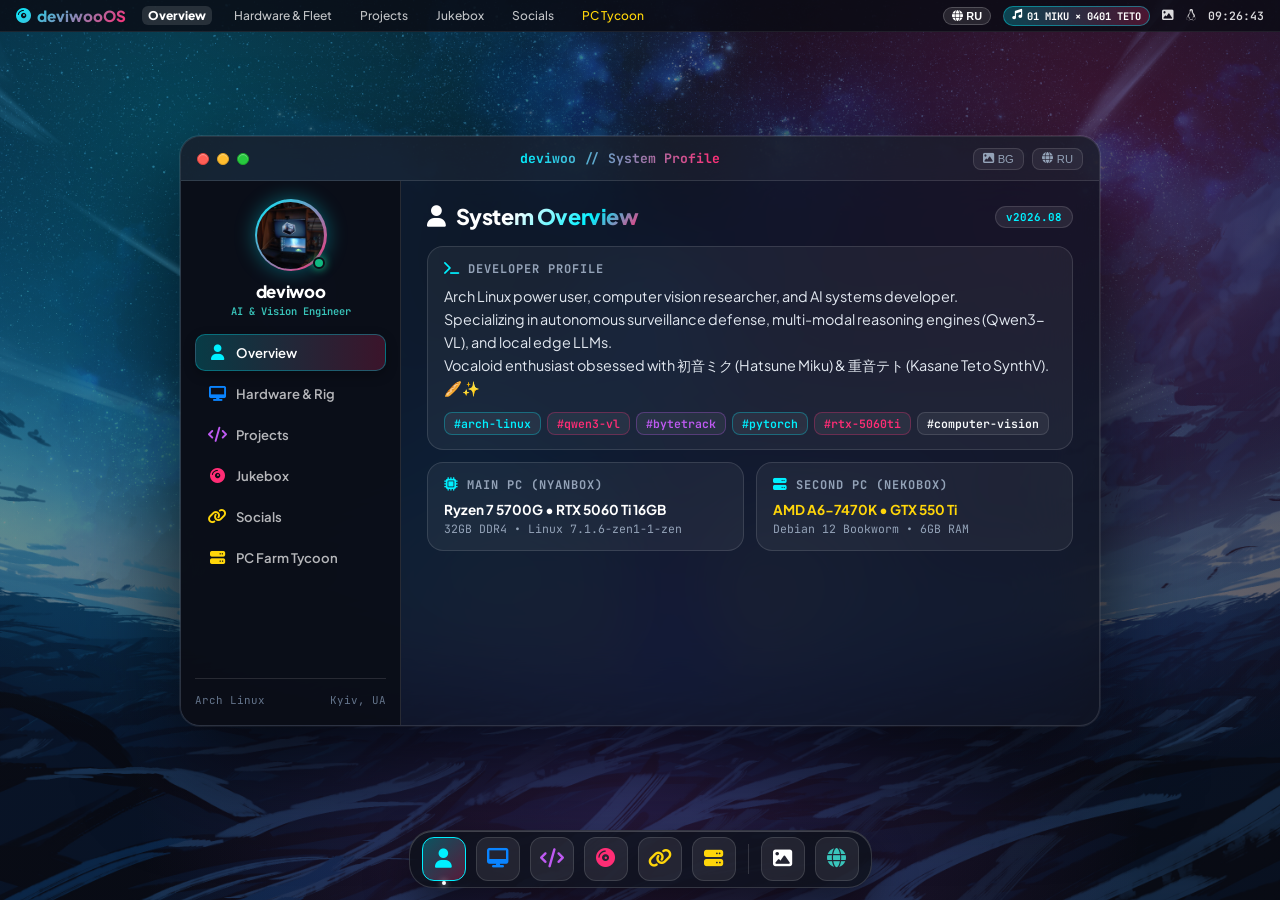
==== commit d1d89790: "feat: full scientific notation support (E-notation) and dev Admin Panel with factory reset" ====
--- a/index.html
+++ b/index.html
@@ -1415,6 +1415,104 @@
                 height: 36px;
                 font-size: 1rem;
             }
+        }
+
+        /* ===== ADMIN / DEVELOPER CHEAT CONSOLE ===== */
+        function adminAddCash(amt) {
+            tycoon.money = (tycoon.money || 0) + amt;
+            tycoon.totalEarned = (tycoon.totalEarned || 0) + amt;
+            toast('Admin: Added $' + formatNum(amt) + ' Cash! 💵');
+            updateTycoonUI();
+            saveTycoon();
+        }
+
+        function adminAddGems(amt) {
+            tycoon.gems = (tycoon.gems || 0) + amt;
+            toast('Admin: Added ' + amt + ' Gems! 💎');
+            updateTycoonUI();
+            saveTycoon();
+        }
+
+        function adminAddCrypto(type, amt) {
+            if (type === 'btc') tycoon.btc = (tycoon.btc || 0) + amt;
+            if (type === 'usdt') tycoon.usdt = (tycoon.usdt || 0) + amt;
+            if (type === 'tor') tycoon.tor = (tycoon.tor || 0) + amt;
+            toast('Admin: Added ' + amt + ' ' + type.toUpperCase() + '!');
+            updateTycoonUI();
+            saveTycoon();
+        }
+
+        function adminAddCores(amt) {
+            tycoon.cores = (tycoon.cores || 0) + amt;
+            toast('Admin: Added ' + amt + ' Nano-Cores! 💎');
+            updateTycoonUI();
+            saveTycoon();
+        }
+
+        function adminUnlockAllCards() {
+            cardsDB.forEach(function(c) {
+                tycoon.ownedCards[c.id] = (tycoon.ownedCards[c.id] || 0) + 1;
+            });
+            toast('Admin: Unlocked all 100 Collectible Cards! 🃏');
+            updateTycoonUI();
+            renderStore();
+            saveTycoon();
+        }
+
+        function adminUnlockAchievements() {
+            tycoon.achievements.forEach(function(a) {
+                a.claimed = true;
+            });
+            toast('Admin: Unlocked and claimed all achievements! 🏆');
+            updateTycoonUI();
+            renderStore();
+            saveTycoon();
+        }
+
+        function adminMaxParts() {
+            ['cpu', 'gpu', 'ram', 'cooling', 'facility', 'bots'].forEach(function(cat) {
+                tycoonDB[cat].forEach(function(item, idx) {
+                    tycoon.inventory[cat][idx] = (tycoon.inventory[cat][idx] || 0) + 25;
+                });
+            });
+            toast('Admin: Added +25 to all PC components & facilities! ⚡');
+            updateTycoonUI();
+            renderStore();
+            saveTycoon();
+        }
+
+        function adminTriggerTurbo() {
+            tycoon.turboUntil = Date.now() + 60000;
+            toast('Admin: Turbo Boost activated for 60s! 🔥');
+            updateTycoonUI();
+        }
+
+        function factoryResetProgress() {
+            if (!confirm('Are you sure you want to reset ALL progress to factory fresh?')) return;
+            localStorage.removeItem('deviwoo_tycoon_save_v2');
+            localStorage.removeItem('deviwoo_real_leaderboard_v2');
+            tycoon.money = 150.0;
+            tycoon.totalEarned = 150.0;
+            tycoon.clicks = 0;
+            tycoon.cores = 0;
+            tycoon.gems = 25;
+            tycoon.usdt = 100.0;
+            tycoon.tor = 15.0;
+            tycoon.btc = 0.0;
+            tycoon.inventory = { cpu: {}, gpu: {}, ram: {}, cooling: {}, facility: {}, bots: {} };
+            tycoon.ownedCards = {};
+            tycoon.ownedGadgets = {};
+            tycoon.lastDailyClaim = 0;
+            tycoon.turboUntil = 0;
+            tycoon.turboCooldownUntil = 0;
+            
+            tycoon.achievements.forEach(function(a) { a.claimed = false; });
+            tycoon.dailyQuests.forEach(function(q) { q.current = 0; q.claimed = false; });
+            
+            saveTycoon();
+            updateTycoonUI();
+            renderStore();
+            toast('🗑️ Factory Reset: All progress reset to fresh start! ✓');
         }
 
         /* ===== COMPLETE POLISHED PC TYCOON FARM STYLES ===== */
@@ -2169,6 +2267,7 @@
                                         <button class="store-tab-btn" id="tab-gadgets" onclick="switchStoreTab('gadgets')" style="color: #A78BFA; border-color: rgba(167, 139, 250, 0.4);"><i class="fa-solid fa-mobile-screen"></i> Gadgets & Portables</button>
                                         <button class="store-tab-btn" id="tab-achievements" onclick="switchStoreTab('achievements')" style="color: #FBBF24; border-color: rgba(251, 191, 36, 0.4);"><i class="fa-solid fa-trophy"></i> Achievements</button>
                                         <button class="store-tab-btn" id="tab-leaderboard" onclick="switchStoreTab('leaderboard')" style="color: #38BDF8; border-color: rgba(56, 189, 248, 0.4);"><i class="fa-solid fa-ranking-star"></i> Leaderboard & Sync</button>
+                                        <button class="store-tab-btn" id="tab-admin" onclick="switchStoreTab('admin')" style="color: #EC4899; border-color: rgba(236, 72, 153, 0.5);"><i class="fa-solid fa-wand-magic-sparkles"></i> Admin Panel</button>
 
                                     </div>
 
@@ -4583,7 +4682,10 @@
         }
 
         function formatNum(n) {
-            if (n === null || n === undefined || isNaN(n) || !isFinite(n)) return '0.00';
+            if (n === null || n === undefined || isNaN(n)) return '0.00';
+            if (n === 0) return '0.00';
+            if (!isFinite(n)) return '9.99e99';
+            if (Math.abs(n) >= 1e18) return n.toExponential(2);
             if (n >= 1e15) return (n / 1e15).toFixed(2) + 'Q';
             if (n >= 1e12) return (n / 1e12).toFixed(2) + 'T';
             if (n >= 1e9) return (n / 1e9).toFixed(2) + 'B';
@@ -4593,7 +4695,10 @@
         }
 
         function formatHash(h) {
-            if (h === null || h === undefined || isNaN(h) || !isFinite(h) || h <= 0) return '0.00 MH/s';
+            if (h === null || h === undefined || isNaN(h) || h <= 0) return '0.00 MH/s';
+            if (!isFinite(h)) return '9.99e99 MH/s';
+            if (h >= 1e12) return (h * 1000000).toExponential(2) + ' MH/s';
+            if (h >= 1e9) return (h / 1e9).toFixed(2) + ' ZH/s';
             if (h >= 1e6) return (h / 1e6).toFixed(2) + ' EH/s';
             if (h >= 1e3) return (h / 1e3).toFixed(2) + ' PH/s';
             if (h >= 1) return h.toFixed(2) + ' TH/s';
@@ -4702,7 +4807,7 @@
                 return;
             }
 
-            if (['dex', 'cards', 'quests', 'market', 'gadgets', 'achievements', 'leaderboard', 'terminal'].indexOf(cat) !== -1) {
+            if (['dex', 'cards', 'quests', 'market', 'gadgets', 'achievements', 'leaderboard', 'terminal', 'admin'].indexOf(cat) !== -1) {
                 return; // Non-standard hardware stores don't use upg-btn-X
             }
 
@@ -4997,6 +5102,74 @@
                 return;
             }
 
+            if (cat === 'admin') {
+                container.innerHTML = `
+                    <div style="background: rgba(236, 72, 153, 0.08); border: 1px solid rgba(236, 72, 153, 0.3); border-radius: 14px; padding: 14px; margin-bottom: 12px;">
+                        <div style="font-size: 0.95rem; font-weight: 800; color: #EC4899; display: flex; align-items: center; gap: 8px; margin-bottom: 4px;">
+                            <i class="fa-solid fa-wand-magic-sparkles"></i> Developer & Admin Control Console
+                        </div>
+                        <div style="font-size: 0.72rem; color: var(--text-dim); font-family: 'JetBrains Mono'; margin-bottom: 12px;">
+                            Test massive scientific notation (1e18, 1e24), add unlimited resources, unlock cards, or factory reset save state.
+                        </div>
+
+                        <div style="display: grid; grid-template-columns: repeat(auto-fit, minmax(140px, 1fr)); gap: 8px; margin-bottom: 14px;">
+                            <button class="upg-buy-btn" style="background: #10B981; border-color: #10B981; color: #000; font-weight: 800;" onclick="adminAddCash(1000000)">
+                                💵 +$1,000,000
+                            </button>
+                            <button class="upg-buy-btn" style="background: #10B981; border-color: #10B981; color: #000; font-weight: 800;" onclick="adminAddCash(1e12)">
+                                💵 +$1.00e12 (1T)
+                            </button>
+                            <button class="upg-buy-btn" style="background: #10B981; border-color: #10B981; color: #000; font-weight: 800;" onclick="adminAddCash(1e18)">
+                                💵 +$1.00e18 (1Q)
+                            </button>
+                            <button class="upg-buy-btn" style="background: #38BDF8; border-color: #38BDF8; color: #000; font-weight: 800;" onclick="adminAddGems(5000)">
+                                💎 +5,000 Gems
+                            </button>
+                            <button class="upg-buy-btn" style="background: #F59E0B; border-color: #F59E0B; color: #000; font-weight: 800;" onclick="adminAddCrypto('btc', 5.0)">
+                                ₿ +5.0 BTC
+                            </button>
+                            <button class="upg-buy-btn" style="background: #34D399; border-color: #34D399; color: #000; font-weight: 800;" onclick="adminAddCrypto('usdt', 50000)">
+                                ₮ +50,000 USDT
+                            </button>
+                            <button class="upg-buy-btn" style="background: #A78BFA; border-color: #A78BFA; color: #000; font-weight: 800;" onclick="adminAddCrypto('tor', 500)">
+                                🧅 +500 TOR
+                            </button>
+                            <button class="upg-buy-btn" style="background: #EC4899; border-color: #EC4899; color: #000; font-weight: 800;" onclick="adminAddCores(50)">
+                                💎 +50 Nano-Cores
+                            </button>
+                        </div>
+
+                        <div style="font-size: 0.82rem; font-weight: 800; color: #fff; margin-bottom: 6px; font-family: 'JetBrains Mono';">
+                            ⚡ Quick Unlock Cheats:
+                        </div>
+                        <div style="display: grid; grid-template-columns: repeat(auto-fit, minmax(150px, 1fr)); gap: 8px; margin-bottom: 14px;">
+                            <button class="upg-buy-btn" style="background: rgba(255,214,10,0.2); border-color: var(--gold); color: #FFD60A;" onclick="adminUnlockAllCards()">
+                                🃏 Unlock 100 Cards
+                            </button>
+                            <button class="upg-buy-btn" style="background: rgba(251,191,36,0.2); border-color: #FBBF24; color: #FBBF24;" onclick="adminUnlockAchievements()">
+                                🏆 Unlock Achievements
+                            </button>
+                            <button class="upg-buy-btn" style="background: rgba(0,240,255,0.2); border-color: var(--miku); color: var(--miku);" onclick="adminMaxParts()">
+                                ⚡ Max All Hardware (+25x)
+                            </button>
+                            <button class="upg-buy-btn" style="background: rgba(255,45,117,0.2); border-color: var(--teto); color: var(--teto);" onclick="adminTriggerTurbo()">
+                                🔥 Instant Turbo (60s)
+                            </button>
+                        </div>
+
+                        <div style="border-top: 1px solid var(--border); padding-top: 12px; display: flex; align-items: center; justify-content: space-between; flex-wrap: wrap; gap: 10px;">
+                            <button class="upg-buy-btn" style="background: #EF4444; border-color: #EF4444; color: #fff; font-weight: 800;" onclick="factoryResetProgress()">
+                                🗑️ FACTORY RESET ALL PROGRESS
+                            </button>
+                            <button class="upg-buy-btn" style="background: rgba(255,255,255,0.08); border-color: var(--border); color: var(--text-dim);" onclick="repairTycoonSave()">
+                                🛠️ Auto-Sanitize Corrupt State
+                            </button>
+                        </div>
+                    </div>
+                `;
+                return;
+            }
+
             if (cat === 'leaderboard') {
                 var realPlayers = getRealLeaderboardEntries();
                 var myScore = calcLeaderboardScore();
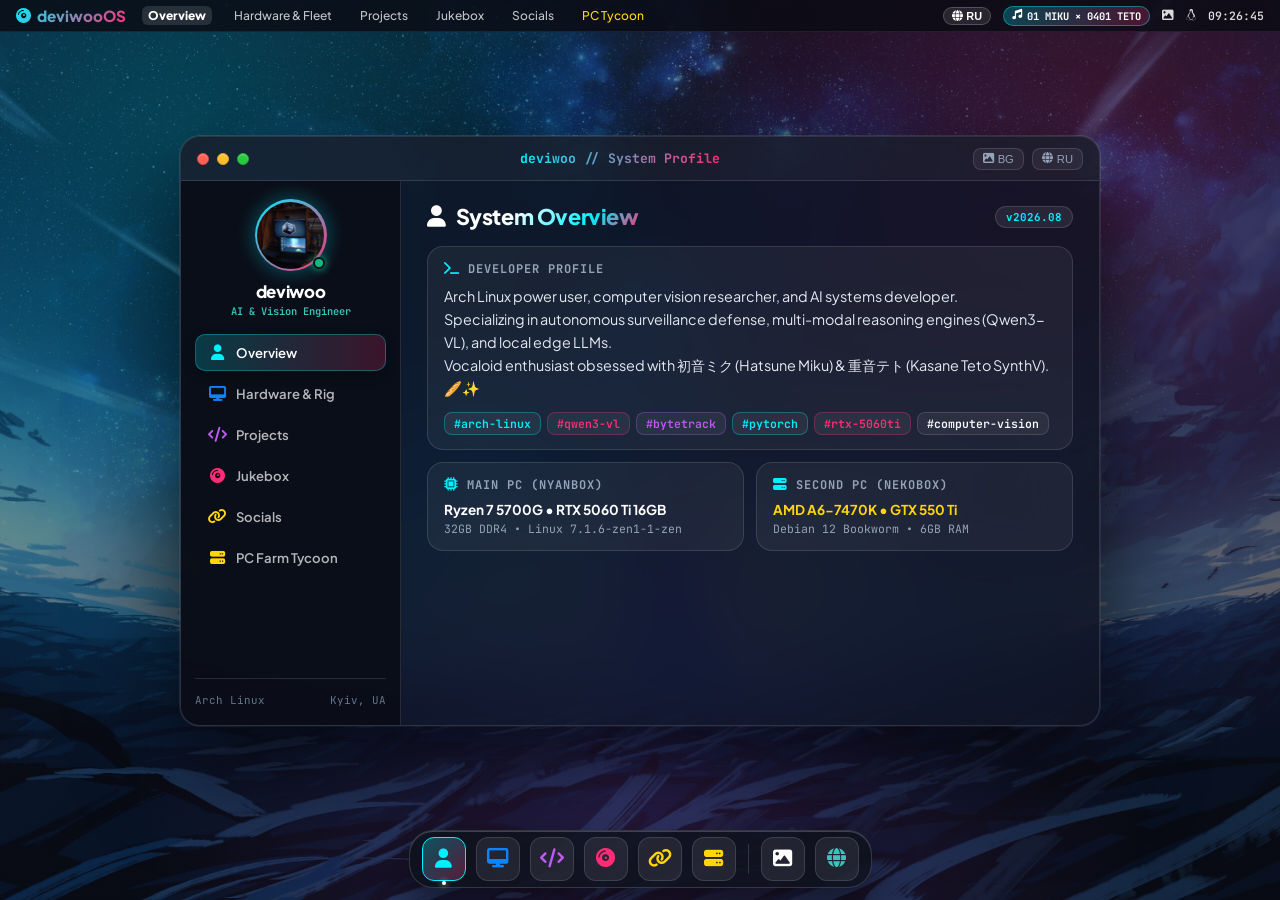
==== commit a7e79c4a: "fix: restore clickRig manual clicker mining function after rebirth" ====
--- a/index.html
+++ b/index.html
@@ -4732,6 +4732,31 @@
             };
         }
 
+        function clickRig(e) {
+            sanitizeTycoonState();
+            var val = calcClickValue();
+            tycoon.money += val;
+            tycoon.totalEarned += val;
+            tycoon.clicks = (tycoon.clicks || 0) + 1;
+
+            var clickQ = tycoon.dailyQuests.find(function(q) { return q.id === 'q_click'; });
+            if (clickQ && !clickQ.claimed) clickQ.current++;
+
+            if (e && e.clientX) {
+                var spark = document.createElement('div');
+                spark.className = 'click-spark';
+                spark.innerText = '+$' + formatNum(val);
+                spark.style.left = e.clientX + 'px';
+                spark.style.top = e.clientY + 'px';
+                document.body.appendChild(spark);
+                setTimeout(function() {
+                    if (spark.parentNode) spark.parentNode.removeChild(spark);
+                }, 750);
+            }
+
+            updateTycoonUI();
+        }
+
         function activateTurbo() {
             var now = Date.now();
             if (now < tycoon.turboCooldownUntil) return;
